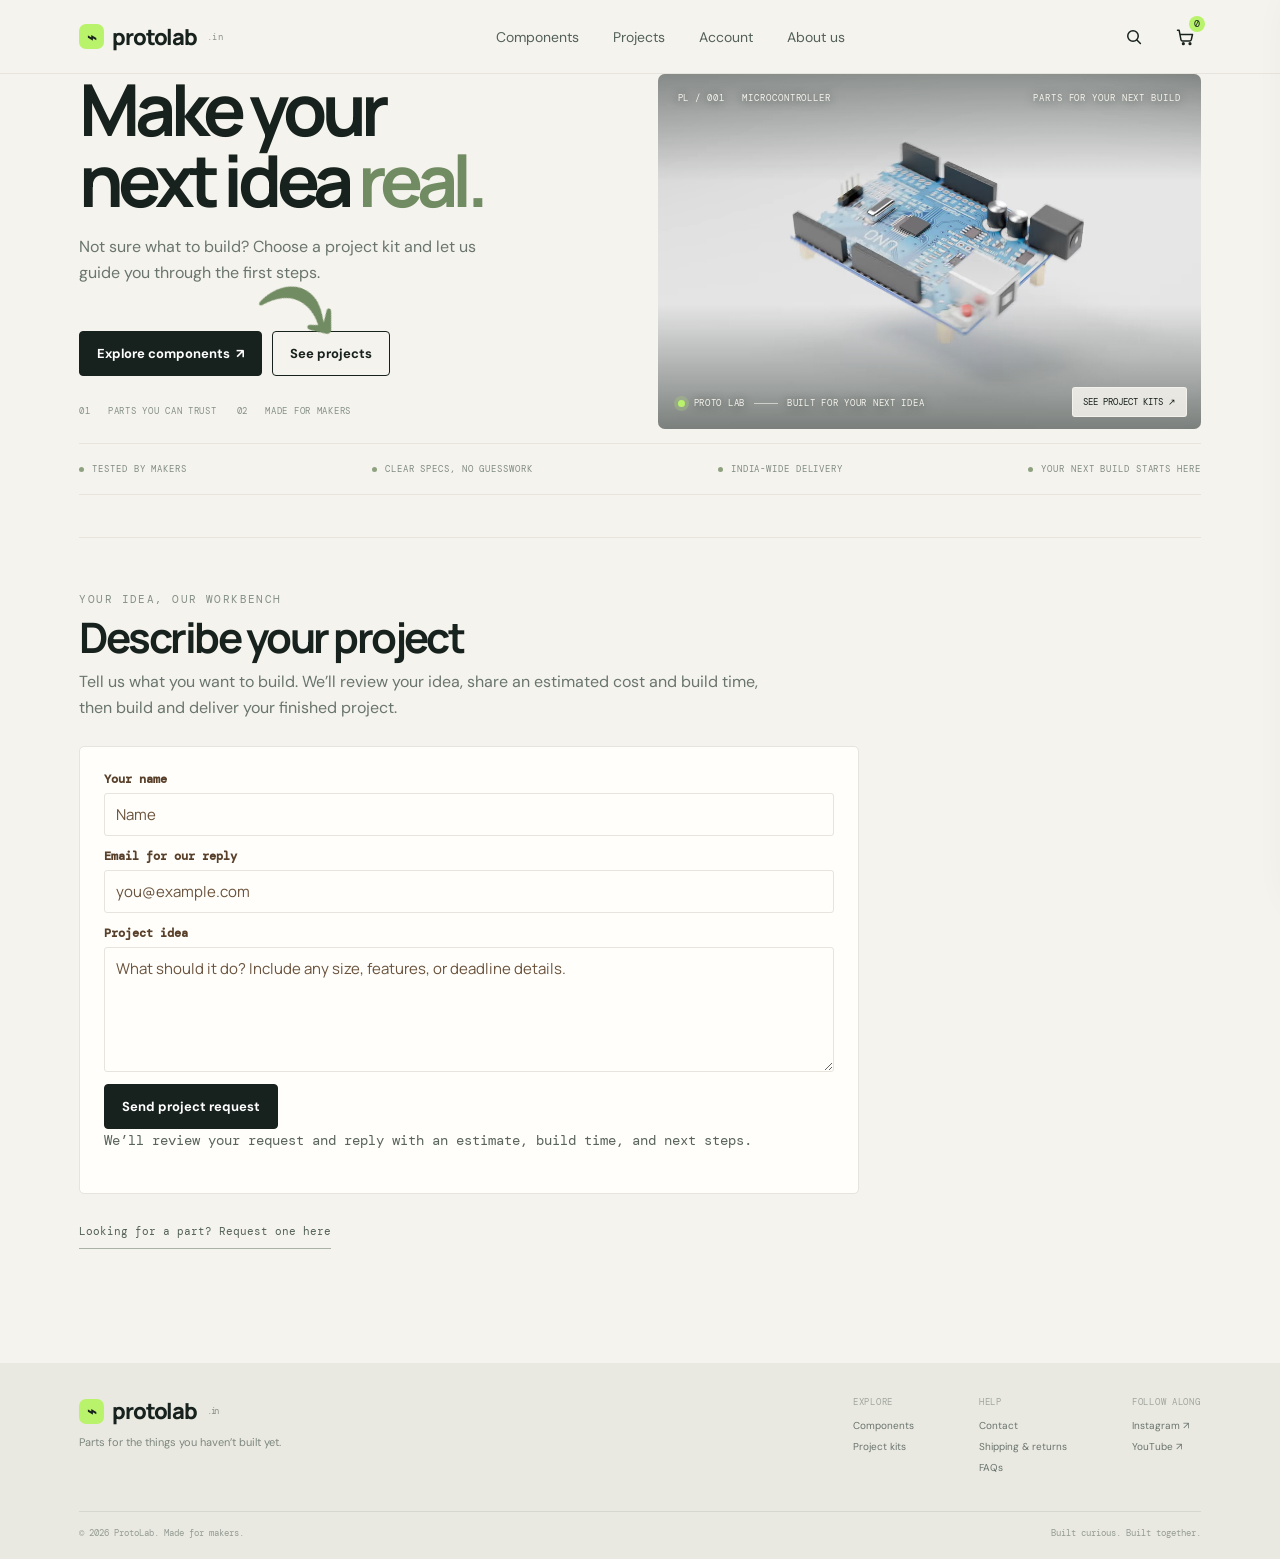
==== index.html @ 76d9b51f "Improve website typography readability" ====
<!doctype html>
<html lang="en">
<head>
  <meta charset="utf-8" />
  <meta name="viewport" content="width=device-width, initial-scale=1" />
  <meta name="theme-color" content="#f5f3ed" />
  <title>ProtoLab — Parts for your next big idea</title>
  <link rel="preconnect" href="https://fonts.googleapis.com">
  <link rel="preconnect" href="https://fonts.gstatic.com" crossorigin>
  <link href="https://fonts.googleapis.com/css2?family=DM+Mono:wght@400;500&family=DM+Sans:wght@400;500;600;700&family=Manrope:wght@400;500;600;700;800&display=swap" rel="stylesheet">
  <style>
    :root{--ink:#17211d;--muted:#718078;--paper:#f5f3ed;--white:#fffefa;--line:#e6e4dc;--green:#b9f36b;--dark:#202d28;--orange:#ff795b;--mono:'DM Mono',monospace;--sans:'DM Sans',sans-serif;--display:'Manrope',sans-serif}
    *{box-sizing:border-box}html{scroll-behavior:smooth}body{margin:0;background:var(--paper);color:var(--ink);font-family:var(--sans);font-size:14px}button,a{font:inherit;color:inherit}button{cursor:pointer}a{text-decoration:none}.shell{max-width:1440px;margin:auto;padding:0 6.2%}.announcement{background:var(--dark);color:#edf2ec;text-align:center;padding:9px 16px;font-size:11px;letter-spacing:.035em}.announcement b{color:var(--green);font-weight:500}.nav{height:74px;display:flex;align-items:center;justify-content:space-between;border-bottom:1px solid var(--line);gap:30px}.brand{font:800 22px var(--display);letter-spacing:-1.2px;display:flex;align-items:center;gap:8px}.brand-mark{height:25px;width:25px;background:var(--green);border-radius:7px;display:grid;place-items:center;font-size:16px;letter-spacing:0}.nav-links{display:flex;align-items:center;gap:34px;font-size:12px;color:#53605a}.nav-links a:hover{color:#000}.nav-actions{display:flex;align-items:center;gap:19px}.icon-btn{border:0;background:none;font-size:18px;position:relative;padding:4px}.cart-count{position:absolute;right:-4px;top:-5px;border-radius:50%;width:16px;height:16px;display:grid;place-items:center;background:var(--green);font:10px var(--mono)}.menu-btn{display:none;border:0;background:transparent;font-size:20px}
    .hero{padding-top:27px}.crumb{font:10px var(--mono);text-transform:uppercase;letter-spacing:.14em;color:#87928a}.hero-grid{display:grid;grid-template-columns:1fr 1fr;gap:35px;align-items:center;min-height:390px}.hero-copy{padding:32px 0}.eyebrow{font:10px var(--mono);letter-spacing:.13em;text-transform:uppercase;color:#627067;display:flex;align-items:center;gap:9px}.eyebrow:before{content:'';height:1px;width:24px;background:#7f8d83}.hero h1{font:700 clamp(44px,5.6vw,75px)/.99 var(--display);letter-spacing:-.075em;margin:23px 0 18px;max-width:620px}.hero h1 span{color:#718b62}.hero-sub{font-size:14px;line-height:1.75;color:#69756e;max-width:430px;margin:0 0 26px}.actions{display:flex;gap:10px;align-items:center}.btn{padding:13px 17px;border:1px solid var(--ink);background:var(--ink);color:white;border-radius:4px;font-size:11px;font-weight:600;transition:.2s}.btn:hover{transform:translateY(-2px)}.btn-light{background:transparent;color:var(--ink)}.btn-light:hover{background:white}.hero-meta{display:flex;gap:20px;margin-top:29px;color:#849087;font:9px var(--mono);text-transform:uppercase;letter-spacing:.08em}.hero-art{height:355px;position:relative;border-radius:7px;overflow:hidden;background:#dedfd2;isolation:isolate}.hero-art:before{content:'';position:absolute;inset:0;background:linear-gradient(138deg,transparent 20%,rgba(255,255,255,.27) 100%),radial-gradient(ellipse at 75% 80%,#bdc5ae,transparent 55%)}.art-top{position:absolute;top:18px;left:20px;right:20px;display:flex;justify-content:space-between;z-index:2;color:#566258;font:9px var(--mono);letter-spacing:.1em;text-transform:uppercase}.orb{position:absolute;width:280px;height:280px;border-radius:50%;border:1px solid rgba(69,84,64,.17);left:50%;top:50%;transform:translate(-50%,-43%)}.orb:before,.orb:after{content:'';position:absolute;border:1px solid rgba(69,84,64,.17);border-radius:50%;inset:22px}.orb:after{inset:45px}.board{position:absolute;z-index:1;width:190px;height:222px;left:50%;top:49%;transform:translate(-50%,-50%) rotate(-9deg);background:linear-gradient(110deg,#1f754e,#328b60 48%,#166543);border-radius:10px;box-shadow:24px 35px 44px #25352b55,inset 0 0 0 4px #b3b69b}.board:after{content:'';position:absolute;inset:13px;border:1px solid #b3d3a255;border-radius:5px}.chip{position:absolute;width:71px;height:81px;left:60px;top:65px;background:#27342e;border-radius:4px;box-shadow:inset 0 0 0 5px #36483b,0 3px 4px #0005}.chip:before{content:'ATMEGA';position:absolute;color:#c2cdb8;font:7px var(--mono);left:15px;top:35px}.usb{position:absolute;background:#c5c8b8;width:45px;height:23px;left:72px;top:-14px;border-radius:4px;box-shadow:0 3px 6px #0003}.pin{position:absolute;left:20px;right:20px;height:4px;background:#d3c490;box-shadow:0 0 0 1px #283d2e}.pin.p1{top:26px}.pin.p2{top:36px}.pin.p3{top:176px}.pin.p4{top:186px}.socket{position:absolute;width:35px;height:23px;background:#203b2d;border:4px solid #adb89d;border-radius:3px;left:22px;top:80px}.socket.s2{left:auto;right:20px;top:96px}.label{position:absolute;z-index:2;font:9px var(--mono);letter-spacing:.04em;color:#465549}.label:after{content:'';position:absolute;height:1px;background:#778473;top:6px;width:54px}.label-a{right:8%;top:37%}.label-a:after{right:calc(100% + 8px)}.label-b{left:7%;bottom:24%}.label-b:after{left:calc(100% + 8px);width:61px}.art-index{position:absolute;bottom:15px;left:20px;color:#687568;font:9px var(--mono)}.art-cta{position:absolute;bottom:12px;right:14px;border:1px solid #71806c;background:#ffffff55;color:#314134;padding:8px 10px;border-radius:3px;font:9px var(--mono);z-index:3}
    .trust{border-top:1px solid var(--line);border-bottom:1px solid var(--line);display:flex;justify-content:space-between;align-items:center;padding:19px 0;margin:14px 0 42px;color:#808b83;font:9px var(--mono);text-transform:uppercase;letter-spacing:.1em}.trust span{display:flex;align-items:center;gap:8px}.trust i{width:5px;height:5px;background:#8fa280;border-radius:50%}.section-head{display:flex;align-items:end;justify-content:space-between;margin-bottom:19px}.section-kicker{font:9px var(--mono);letter-spacing:.13em;text-transform:uppercase;color:#849087;margin-bottom:9px}.section-head h2{font:700 29px var(--display);letter-spacing:-.055em;margin:0}.text-link{font:11px var(--mono);text-transform:uppercase;letter-spacing:.05em;border-bottom:1px solid #9ba39b;padding-bottom:5px}.category-grid{display:grid;grid-template-columns:repeat(4,1fr);gap:12px}.category{background:var(--white);border:1px solid var(--line);border-radius:5px;min-height:116px;padding:18px;display:flex;flex-direction:column;justify-content:space-between;transition:.2s}.category:hover{transform:translateY(-3px);border-color:#b6c0af}.cat-icon{font-size:23px}.cat-name{font:600 13px var(--display)}.cat-meta{font:9px var(--mono);color:#879188;margin-top:4px}.products{padding-top:60px}.filters{display:flex;gap:8px;margin:20px 0 16px;flex-wrap:wrap}.filter{border:1px solid var(--line);background:transparent;border-radius:20px;padding:8px 13px;font:10px var(--mono);color:#68746c}.filter.active,.filter:hover{background:var(--dark);color:#fff;border-color:var(--dark)}.product-grid{display:grid;grid-template-columns:repeat(4,1fr);gap:13px}.product-card{background:var(--white);border:1px solid var(--line);border-radius:5px;overflow:hidden;transition:.2s}.product-card:hover{transform:translateY(-3px);box-shadow:0 10px 22px #17211d0c}.product-image{height:188px;position:relative;background:#ecece4;display:grid;place-items:center;overflow:hidden}.product-photo{width:100%;height:100%;object-fit:contain;padding:14px}.product-image .tag{position:absolute;left:11px;top:11px;background:#e0f4cd;color:#46643b;padding:5px 7px;border-radius:2px;font:8px var(--mono);text-transform:uppercase;z-index:2}.view-3d{position:absolute;right:10px;bottom:10px;border:0;background:#fffefaed;border-radius:3px;padding:7px 8px;font:9px var(--mono);z-index:3}.product-info{padding:14px}.product-type{font:9px var(--mono);color:#8b958d;text-transform:uppercase;letter-spacing:.09em}.product-title{font:600 13px var(--display);margin:6px 0}.product-spec{font-size:10px;color:#7d877f}.product-bottom{display:flex;align-items:center;justify-content:space-between;margin-top:13px}.price{font:500 13px var(--mono)}.add-btn{border:1px solid #d8ddd4;background:transparent;border-radius:3px;padding:6px 9px;font:9px var(--mono)}.add-btn:hover{background:var(--green);border-color:var(--green)}
    .project-gallery{padding:48px 0 6px}.project-gallery-grid{display:grid;grid-template-columns:repeat(3,1fr);gap:13px}.project-gallery-card{background:var(--white);border:1px solid var(--line);border-radius:5px;overflow:hidden}.project-gallery-card img{display:block;width:100%;height:205px;object-fit:contain;background:#ecece4;padding:12px}.project-gallery-card div{padding:12px 14px 14px}.project-gallery-card h3{font:600 13px var(--display);margin:0 0 5px}.project-gallery-card p{font-size:10px;color:#7d877f;margin:0}
    .visual-parts{position:relative;width:140px;height:140px;display:grid;place-items:center}.mcu{width:88px;height:104px;position:relative;border-radius:6px;background:linear-gradient(130deg,#257951,#126140);box-shadow:12px 13px 20px #273a2e44;transform:rotate(-7deg)}.mcu:before,.mcu:after{content:'';position:absolute;left:9px;right:9px;height:4px;background:repeating-linear-gradient(90deg,#d5c68f 0 5px,transparent 5px 9px)}.mcu:before{top:10px}.mcu:after{bottom:10px}.mcu .ic{position:absolute;width:37px;height:43px;background:#25322c;left:26px;top:30px;box-shadow:inset 0 0 0 3px #455347}.mcu .us{position:absolute;width:25px;height:15px;background:#c5c9b5;top:-8px;left:32px;border-radius:3px}.motor{width:79px;height:106px;position:relative;transform:rotate(15deg)}.motor .can{position:absolute;width:62px;height:69px;left:8px;top:23px;border-radius:17px 17px 9px 9px;background:linear-gradient(90deg,#a9aaa0,#f1f0e7 28%,#9c9e95 52%,#deded2);box-shadow:10px 13px 16px #35403335}.motor .shaft{position:absolute;height:28px;width:8px;background:#92958a;left:35px;top:0;border-radius:4px}.motor .base{position:absolute;width:62px;height:11px;background:#74786f;left:8px;bottom:5px;border-radius:3px}.motor .hole{position:absolute;width:6px;height:6px;background:#404740;border-radius:50%;bottom:7px;left:16px;z-index:1}.motor .hole.r{left:auto;right:16px}.wheel{width:102px;height:102px;border:13px solid #242a26;border-radius:50%;background:radial-gradient(circle,#b0b3a8 0 16%,#565c55 17% 24%,#8c9188 25% 31%,transparent 32%);box-shadow:9px 12px 18px #34403444;position:relative;transform:rotate(-12deg)}.wheel:before{content:'';position:absolute;inset:-11px;border-radius:50%;border:4px dashed #555d55}.battery{width:90px;height:68px;border-radius:7px;background:linear-gradient(135deg,#39453d,#17251f);box-shadow:10px 14px 19px #34403444;position:relative;transform:rotate(7deg);color:#eff1e8;display:grid;place-items:center;font:9px var(--mono)}.battery:before{content:'';position:absolute;top:-7px;left:19px;height:8px;width:13px;background:#b6b9aa;border-radius:2px}.battery:after{content:'';position:absolute;top:-7px;right:19px;height:8px;width:13px;background:#b6b9aa;border-radius:2px}.battery span{font-size:19px;color:#dc7e59}.board-small{width:112px;height:80px;border-radius:5px;background:#388158;box-shadow:10px 14px 18px #34403444;position:relative;transform:rotate(8deg);border:5px solid #d0c9aa}.board-small:before{content:'';position:absolute;width:37px;height:35px;background:#28332c;left:34px;top:17px}.board-small:after{content:'';position:absolute;left:4px;right:4px;height:4px;top:10px;background:repeating-linear-gradient(90deg,#ddcf9a 0 4px,transparent 4px 8px)}.servo{width:73px;height:75px;background:#404a42;border-radius:8px;position:relative;box-shadow:8px 12px 16px #34403444;transform:rotate(-8deg)}.servo:before{content:'';position:absolute;left:22px;top:-13px;width:30px;height:19px;border-radius:4px;background:#dddccf}.servo:after{content:'SG90';position:absolute;left:23px;top:35px;color:#d9dfd3;font:9px var(--mono)}.servo i{position:absolute;width:62px;height:5px;background:#dbd8c8;left:5px;top:-4px}.servo b{position:absolute;width:8px;height:10px;background:#d3d0c2;left:30px;top:-12px;border-radius:3px}.model-wrap{min-height:240px;width:100%;display:grid;place-items:center;perspective:600px;background:radial-gradient(ellipse at 50% 80%,#d7dbcc,transparent 60%)}.model-wrap .visual-parts{transform:scale(1.04)}
    .feature{margin-top:70px;background:var(--dark);border-radius:6px;color:#f0f4ec;display:grid;grid-template-columns:1fr 1fr;overflow:hidden;min-height:310px}.feature-copy{padding:43px 48px}.feature .eyebrow{color:#bac5b6}.feature h2{font:700 36px/.99 var(--display);letter-spacing:-.06em;margin:18px 0 13px;max-width:360px}.feature p{color:#a6b2a7;font-size:12px;line-height:1.7;max-width:365px}.feature .btn{background:var(--green);border-color:var(--green);color:var(--ink);margin-top:10px}.feature-art{position:relative;min-height:310px;background:radial-gradient(ellipse at 55% 70%,#596a58,#28392f 65%,#202d28)}.feature-art .ring{position:absolute;width:210px;height:210px;border:1px solid #9dad7a55;border-radius:50%;top:50%;left:50%;transform:translate(-50%,-50%)}.feature-art .ring:before,.feature-art .ring:after{content:'';position:absolute;inset:22px;border:1px solid #9dad7a44;border-radius:50%}.feature-art .ring:after{inset:45px}.rover{position:absolute;left:50%;top:50%;transform:translate(-50%,-35%) rotate(-10deg);width:180px;height:79px;background:linear-gradient(130deg,#f2f0e3,#a9ad9f);border-radius:20px 20px 10px 10px;box-shadow:0 24px 24px #101914aa}.rover:before{content:'';position:absolute;left:36px;top:-31px;width:107px;height:42px;background:#c4c8b8;clip-path:polygon(15% 0,85% 0,100% 100%,0 100%);border-radius:10px}.rover:after{content:'';position:absolute;bottom:-18px;left:18px;width:32px;height:40px;border-radius:50%;background:#202722;border:5px solid #646d60;box-shadow:110px 0 #202722,110px 0 0 5px #646d60}.feature-label{position:absolute;color:#c3d1b1;font:9px var(--mono);text-transform:uppercase;letter-spacing:.08em}.fl1{top:25%;left:11%}.fl1:after{content:'';position:absolute;height:1px;width:55px;background:#a4b48a;top:20px;left:0;transform:rotate(18deg);transform-origin:left}.fl2{right:10%;bottom:28%}.fl2:after{content:'';position:absolute;height:1px;width:44px;background:#a4b48a;top:-9px;right:calc(100% + 8px)}
    .upload{margin:70px 0 62px;display:grid;grid-template-columns:1.1fr .9fr;align-items:center;gap:35px}.upload-box{border:1px dashed #a8b29f;background:#efeee7;padding:30px;border-radius:5px;display:flex;align-items:center;gap:18px}.upload-icon{width:45px;height:45px;border-radius:50%;background:#dce9d0;display:grid;place-items:center;font-size:20px}.upload h3{font:650 18px var(--display);letter-spacing:-.04em;margin:0 0 7px}.upload p{font-size:11px;color:#78837b;line-height:1.55;margin:0}.upload button{margin-left:auto;white-space:nowrap;border:1px solid var(--ink);background:transparent;padding:10px 12px;border-radius:3px;font:9px var(--mono)}.upload button:hover{background:var(--green)}.upload-note{font:9px var(--mono);color:#8b958d;margin-top:9px}.upload-text h2{font:700 29px/1.04 var(--display);letter-spacing:-.055em;margin:0 0 12px}.upload-text p{font-size:12px;line-height:1.75;color:#737f76;margin:0;max-width:380px}.footer{background:#eae9e1;padding:33px 0 20px;margin-top:50px}.footer-top{display:flex;justify-content:space-between;align-items:start;padding-bottom:29px;border-bottom:1px solid #d6d7ce}.footer-note{font-size:11px;color:#7c877e;margin-top:9px}.footer-links{display:flex;gap:65px;font-size:10px;color:#68746c}.footer-links b{display:block;font:9px var(--mono);text-transform:uppercase;color:#a0a69e;margin-bottom:11px;letter-spacing:.08em}.footer-links a{display:block;margin:8px 0}.footer-bottom{display:flex;justify-content:space-between;color:#939c93;font:9px var(--mono);padding-top:15px}.empty-state{grid-column:1/-1;text-align:center;padding:35px;color:#7f8981;font-size:12px}
    .toast{position:fixed;bottom:22px;left:50%;transform:translate(-50%,20px);opacity:0;background:#202d28;color:white;padding:12px 18px;border-radius:4px;font-size:11px;z-index:20;transition:.25s;pointer-events:none}.toast.show{opacity:1;transform:translate(-50%,0)}.modal{position:fixed;inset:0;background:#17211dbb;z-index:30;display:none;place-items:center;padding:20px}.modal.open{display:grid}.modal-card{width:min(760px,100%);background:var(--paper);border-radius:6px;overflow:hidden;display:grid;grid-template-columns:1fr 1fr;position:relative}.modal-x{position:absolute;right:12px;top:10px;border:0;background:#ffffffc9;width:31px;height:31px;border-radius:50%;font-size:18px;z-index:2}.modal-view{min-height:360px;background:#e8e8df;display:grid;place-items:center;position:relative;overflow:hidden}.modal-photo{width:100%;height:100%;max-height:360px;object-fit:contain;padding:20px}.modal-view .visual-parts{transform:scale(1.55);transition:transform .25s}.modal-view.dragging .visual-parts{transform:scale(1.55) rotateY(25deg) rotateZ(10deg)}.modal-view:after{content:'DRAG TO INSPECT';position:absolute;bottom:16px;left:0;right:0;text-align:center;font:9px var(--mono);letter-spacing:.12em;color:#7b857c}.modal-info{padding:38px 28px}.modal-info .section-kicker{margin-top:12px}.modal-info h2{font:700 27px var(--display);letter-spacing:-.06em;margin:0 0 9px}.modal-info p{color:#738077;font-size:12px;line-height:1.7}.spec-list{border-top:1px solid var(--line);margin:21px 0}.spec-row{display:flex;justify-content:space-between;border-bottom:1px solid var(--line);padding:10px 0;font:10px var(--mono)}.spec-row span:first-child{color:#89938a}.modal-price{font:16px var(--mono);margin:17px 0}.cart-panel{position:fixed;right:-410px;top:0;bottom:0;width:min(380px,100%);background:var(--paper);z-index:40;box-shadow:-15px 0 40px #0001;transition:right .3s;padding:25px;display:flex;flex-direction:column}.cart-panel.open{right:0}.cart-head{display:flex;justify-content:space-between;align-items:center;border-bottom:1px solid var(--line);padding-bottom:15px}.cart-head h2{font:700 22px var(--display);margin:0}.cart-close{border:0;background:none;font-size:22px}.cart-items{overflow:auto;flex:1}.cart-row{padding:14px 0;border-bottom:1px solid var(--line);display:flex;justify-content:space-between;gap:10px;font-size:11px}.cart-row small{display:block;color:#849087;margin-top:5px}.cart-foot{border-top:1px solid var(--line);padding-top:16px}.cart-total{display:flex;justify-content:space-between;font:12px var(--mono);margin-bottom:14px}.checkout{width:100%}
    @media(max-width:900px){.shell{padding:0 4%}.nav-links{gap:18px}.hero-grid{gap:12px}.hero-art{height:320px}.product-grid{grid-template-columns:repeat(2,1fr)}.feature-copy{padding:35px}.trust{gap:10px;flex-wrap:wrap}.upload{grid-template-columns:1fr;gap:20px}.footer-links{gap:28px}}
    @media(max-width:620px){.shell{padding:0 5%}.announcement{font-size:10px}.nav{height:62px}.menu-btn{display:block}.nav-links{display:none;position:absolute;z-index:10;top:95px;left:0;right:0;background:var(--paper);padding:18px 5%;border-bottom:1px solid var(--line);flex-direction:column;align-items:flex-start}.nav-links.open{display:flex}.nav-actions{gap:12px}.hero-grid{grid-template-columns:1fr;gap:10px}.hero-copy{padding:23px 0 10px}.hero h1{font-size:54px}.hero-art{height:285px}.hero-meta{margin-top:20px}.trust{justify-content:flex-start;font-size:8px;margin:20px 0 35px}.trust span{width:45%}.section-head h2{font-size:25px}.category-grid{grid-template-columns:repeat(2,1fr)}.category{min-height:102px}.product-grid{gap:9px}.product-image{height:150px}.product-info{padding:11px}.product-title{font-size:12px}.project-gallery-grid{grid-template-columns:1fr}.project-gallery-card img{height:190px}.feature{grid-template-columns:1fr}.feature-copy{padding:30px 25px}.feature h2{font-size:32px}.feature-art{min-height:245px}.upload-box{padding:19px;flex-wrap:wrap}.upload button{margin-left:63px}.upload-text h2{font-size:26px}.footer-top{flex-direction:column;gap:25px}.footer-links{width:100%;justify-content:space-between;gap:12px}.footer-bottom{font-size:8px}.modal-card{grid-template-columns:1fr;max-height:90vh;overflow:auto}.modal-view{min-height:235px}.modal-photo{width:100%;height:100%;max-height:360px;object-fit:contain;padding:20px}.modal-view .visual-parts{transform:scale(1.1)}.modal-view.dragging .visual-parts{transform:scale(1.1) rotateY(25deg)}.modal-info{padding:22px}.cart-panel{width:100%}}
    .popular-dropdown{border:1px solid var(--line);border-radius:5px;background:#fffefa}.popular-dropdown>summary{list-style:none;cursor:pointer;padding:13px 15px;display:flex;justify-content:space-between;align-items:center;font:11px var(--mono);color:#4d5b52}.popular-dropdown>summary::-webkit-details-marker{display:none}.popular-dropdown[open]>summary{border-bottom:1px solid var(--line)}.popular-dropdown .filters{padding:0 14px}.popular-dropdown .product-grid{padding:0 14px 14px}.home-popular{padding-top:12px}.home-project-link{margin:44px 0 58px;padding:24px 0;border-top:1px solid var(--line);border-bottom:1px solid var(--line);display:flex;justify-content:space-between;align-items:center;gap:16px}.home-project-link h2{font:700 23px var(--display);letter-spacing:-.05em;margin:0}.inner-page{padding-top:28px}.inner-page .page-title{font:700 clamp(32px,4vw,48px)/1 var(--display);letter-spacing:-.06em;margin:7px 0 10px}.inner-page .page-lede{color:#69756e;line-height:1.6;margin:0;max-width:560px}.inner-page .products{padding-top:28px}.inner-page .section-head{margin-bottom:12px}.inner-page .filters{margin:12px 0}.inner-page .product-grid{margin-bottom:48px}.project-page .project-gallery{padding-top:28px}.project-page .project-gallery-grid{margin-bottom:48px}
    @media(max-width:620px){.shell{padding:0 5%}.announcement{font-size:10px}.nav{height:62px}.menu-btn{display:block}.nav-links{display:none;position:absolute;z-index:10;top:95px;left:0;right:0;background:var(--paper);padding:18px 5%;border-bottom:1px solid var(--line);flex-direction:column;align-items:flex-start}.nav-links.open{display:flex}.nav-actions{gap:12px}.hero{padding-top:0}.crumb{font-size:9px}.hero-grid{grid-template-columns:1fr;gap:4px;min-height:0}.hero-copy{padding:0}.hero h1{font-size:54px;margin:0 0 12px}.hero-sub{min-height:0;margin-bottom:14px;line-height:1.55}.actions{gap:8px}.hero-meta{margin-top:17px;font-size:8px;gap:14px}.hero-art{height:285px;margin-top:7px}.trust{justify-content:flex-start;font-size:8px;margin:12px 0 18px;padding:12px 0;gap:8px}.trust span{width:45%}.section-head{margin-bottom:12px}.section-head h2{font-size:25px}.category-grid{grid-template-columns:repeat(2,1fr)}.category{min-height:102px}.product-grid{gap:9px}.product-image{height:150px}.product-info{padding:11px}.product-title{font-size:12px}.project-gallery-grid{grid-template-columns:1fr}.project-gallery-card img{height:190px}.feature{grid-template-columns:1fr}.feature-copy{padding:30px 25px}.feature h2{font-size:32px}.feature-art{min-height:245px}.upload-box{padding:19px;flex-wrap:wrap}.upload button{margin-left:63px}.upload-text h2{font-size:26px}.footer-top{flex-direction:column;gap:25px}.footer-links{width:100%;justify-content:space-between;gap:12px}.footer-bottom{font-size:8px}.modal-card{grid-template-columns:1fr;max-height:90vh;overflow:auto}.modal-view{min-height:235px}.modal-photo{width:100%;height:100%;max-height:360px;object-fit:contain;padding:20px}.modal-view .visual-parts{transform:scale(1.1)}.modal-view.dragging .visual-parts{transform:scale(1.1) rotateY(25deg)}.modal-info{padding:22px}.cart-panel{width:100%}.home-project-link{margin:24px 0 32px;padding:18px 0}.home-project-link h2{font-size:19px}.popular-dropdown .product-grid{grid-template-columns:repeat(2,minmax(0,1fr));padding:0 9px 9px}.popular-dropdown .filters{padding:0 9px}.inner-page{padding-top:16px}.inner-page .products,.project-page .project-gallery{padding-top:19px}}

    .category{color:var(--ink);text-align:left;cursor:pointer}.category-grid{grid-template-columns:repeat(4,1fr)}.category-label{position:absolute;z-index:3;top:8px;left:8px;padding:4px 6px;background:#ffffffdf;border-radius:2px;font:8px var(--mono);color:#526157}.product-image{height:auto;display:block;background:transparent}.product-media{height:150px;position:relative;display:grid;place-items:center;overflow:hidden;background:#ecece4}.product-photo{width:100%;height:100%;object-fit:contain;padding:13px}.product-image .tag{left:auto;right:8px;top:8px}.image-placeholder{width:100%;height:100%;min-height:130px;display:grid;place-content:center;justify-items:center;gap:7px;background:#e9e9e1;color:#96a096;font-size:23px}.image-placeholder[hidden],.detail-safety[hidden]{display:none}.image-placeholder small{font:9px var(--mono);color:#879188}.card-chips{display:flex;gap:5px;flex-wrap:wrap;margin-top:8px}.card-chips span,.good-for-tags span{padding:4px 6px;border:1px solid #e1e4db;border-radius:3px;color:#68756b;font:8px var(--mono)}.price-soon{font:9px var(--mono);color:#78847b}.details-btn{border:1px solid #cbd3c7;background:transparent;border-radius:3px;padding:6px 8px;font:9px var(--mono);white-space:nowrap}.details-btn:hover{background:#e7f2df}.product-bottom{gap:6px;flex-wrap:wrap}.safety-note{margin-top:9px;padding:7px 8px;background:#fff0df;border-left:2px solid #df9957;color:#805128;font-size:9px;line-height:1.45}.detail-safety{font-size:10px}.modal-info{overflow:auto;max-height:82vh}.good-for{margin-top:16px}.good-for h3{font:600 11px var(--display);margin:0 0 8px}.good-for-tags{display:flex;gap:5px;flex-wrap:wrap}.modal-view{display:flex;flex-direction:column;align-items:stretch;justify-content:center;min-height:360px}.detail-visual{height:250px;display:grid;place-items:center;overflow:hidden;background:#ecece4}.detail-photo{width:100%;height:100%;object-fit:contain;padding:18px}.project-gallery{padding:48px 0 6px}.project-gallery-grid{display:grid;grid-template-columns:repeat(3,1fr);gap:13px}.project-gallery-card img{display:block;width:100%;height:185px;object-fit:contain;background:#ecece4;padding:12px}.project-media .image-placeholder{height:185px}.project-card-copy{padding:12px 14px 14px!important}.project-card-copy h3{font:600 13px var(--display);margin:0 0 5px}.project-card-copy p{font-size:10px;color:#7d877f;margin:0}.project-components{border-top:1px solid var(--line);margin-top:12px;padding-top:10px}.project-components h4{font:600 10px var(--display);margin:0 0 6px}.project-components ul{list-style:none;margin:0;padding:0}.project-components li{display:flex;justify-content:space-between;align-items:center;gap:8px;padding:4px 0;font-size:9px}.project-components li small{color:#929a92;font:8px var(--mono)}.component-link{border:0;background:transparent;text-decoration:underline;text-underline-offset:2px;padding:0;color:#46643b;font-size:9px;text-align:left}.component-link:hover{color:#17211d}.modalAdd:disabled,#modalAdd:disabled{opacity:.7;cursor:not-allowed}
    @media(max-width:900px){.project-gallery-grid{grid-template-columns:repeat(2,1fr)}}
    @media(max-width:620px){.category-grid{grid-template-columns:repeat(2,1fr)}.project-gallery-grid{grid-template-columns:1fr}.product-media{height:130px}}


    .hero-video-frame{background:#d9ddd2}.hero-video-frame:before{display:none}.hero-video{position:absolute;inset:0;width:100%;height:100%;object-fit:cover;object-position:center;display:block}.hero-video-shade{position:absolute;inset:0;z-index:1;pointer-events:none;background:linear-gradient(180deg,rgba(17,28,22,.38),transparent 30%,transparent 65%,rgba(17,28,22,.5))}.hero-video-frame .art-top{color:#f5f3ed;text-shadow:0 1px 8px #17211d88}.hero-video-caption{position:absolute;z-index:2;left:20px;bottom:20px;display:flex;align-items:center;gap:9px;color:#f5f3ed;font:9px var(--mono);letter-spacing:.08em;text-shadow:0 1px 8px #17211d88}.hero-live-dot{width:7px;height:7px;border-radius:50%;background:#b9f36b;box-shadow:0 0 0 4px #b9f36b33}.hero-caption-rule{width:24px;height:1px;background:#f5f3ed99}.hero-video-frame .art-cta{background:#f5f3eddd;color:#17211d;border-color:#f5f3eddd;text-shadow:none}
    @media(prefers-reduced-motion:reduce){.hero-video{visibility:hidden}.hero-video-frame{background:#e6e8df url('assets/illustrations/arduino-uno.svg') center/contain no-repeat}.hero-video-shade{display:none}.hero-video-frame .art-top,.hero-video-caption{color:#354139;text-shadow:none}.hero-video-frame .art-cta{background:#f5f3ed;color:#17211d}}
    .hero{padding-top:0}.hero-grid{min-height:0;align-items:start}.hero-copy{padding:0}.hero-copy>.eyebrow{display:none}.hero-copy h1{margin-top:0}.hero-sub{min-height:2.5em;margin-bottom:44px;transition:opacity .2s ease,transform .2s ease}.hero-sub.is-changing{opacity:0;transform:translateY(5px)}.actions .btn{position:relative}.actions .btn:hover{translate:0 -2px}.hero-guide-arrow{position:absolute;left:calc(50% - 92px);top:-50px;width:94px;height:62px;overflow:visible;display:none;pointer-events:none;color:#718b62;transform:rotate(25deg) scale(.86);transform-origin:98% 78%}.hero-guide-arrow .guide-silhouette{fill:currentColor;transform-origin:center;animation:guide-swoop .65s cubic-bezier(.2,.7,.25,1) both}.hero-guide-projects{color:#718b62}.hero-guide-components{color:#a16f3b}@keyframes guide-swoop{from{opacity:0;transform:translate(-3px,3px) scale(.92)}to{opacity:1;transform:translate(0) scale(1)}}@keyframes guide-float{to{transform:translateY(1px)}}.hero-copy[data-hero-focus="projects"] .hero-guide-projects,.hero-copy[data-hero-focus="components"] .hero-guide-components{display:block}.actions .btn.is-guided{animation:hero-cta-shake 1.5s ease-in-out 1;transform-origin:center}@keyframes hero-cta-shake{0%,100%{translate:0 0;rotate:0}24%{translate:-1px 0;rotate:-.3deg}48%{translate:1px 0;rotate:.3deg}72%{translate:-.6px 0;rotate:-.15deg}}@media(max-width:620px){.hero-copy h1{margin-top:0}.hero-sub{min-height:0;margin-bottom:44px;line-height:1.5}.hero-guide-arrow{top:-46px}}@media(prefers-reduced-motion:reduce){.hero-sub{transition:none}.hero-guide-arrow .guide-silhouette,.actions .btn.is-guided{animation:none}}

    /* Keep product detail photos fully visible in short browser windows. */
    .modal{overflow-y:auto;padding:16px}
    .modal-card{max-height:calc(100vh - 32px);overflow:auto}
    .modal-view{height:min(360px,calc(100vh - 48px));min-height:260px;position:sticky;top:0;align-self:start}
    .detail-visual{height:100%;min-height:0}
    .detail-photo{box-sizing:border-box;padding:12px}
    @media(max-width:620px){.modal{padding:10px}.modal-card{max-height:calc(100vh - 20px)}.modal-view{height:235px;min-height:235px;position:relative}.modal-info{max-height:none}}

    /* Catalog images stay inside the frame with their entire source canvas visible. */
    .product-media{height:190px;overflow:visible}
    .product-photo{display:block;width:100%;height:100%;max-width:100%;max-height:100%;object-fit:contain;object-position:center;padding:8px}
    .detail-visual{overflow:visible}
    .detail-photo{display:block;width:100%;height:100%;max-width:100%;max-height:100%;object-fit:contain;object-position:center;padding:10px}
    @media(max-width:620px){.product-media{height:165px}}

    .category-dropdown{position:relative}
    .category-toggle{list-style:none;display:inline-flex;align-items:center;gap:14px;padding:9px 13px;border:1px solid var(--line);border-radius:4px;background:var(--white);color:var(--ink);font:500 11px var(--mono);cursor:pointer;transition:background .18s,border-color .18s}
    .category-toggle::-webkit-details-marker{display:none}
    .category-toggle:hover,.category-dropdown[open]>.category-toggle{background:#edf1e8;border-color:#bdc8b8}
    .category-caret{font:16px var(--sans);line-height:10px;transition:transform .2s}
    .category-dropdown[open] .category-caret{transform:rotate(180deg)}
    .category-dropdown .category-grid{position:absolute;top:calc(100% + 10px);left:0;z-index:25;width:min(760px,calc(100vw - 42px));padding:12px;grid-template-columns:repeat(3,minmax(0,1fr));gap:10px;background:var(--paper);border:1px solid var(--line);border-radius:6px;box-shadow:0 16px 36px #17211d20}
    .category-dropdown .category{min-height:88px;padding:13px}
    @media(max-width:620px){.category-dropdown .category-grid{width:calc(100vw - 42px);grid-template-columns:repeat(2,minmax(0,1fr));gap:8px}.category-dropdown .category{min-height:78px;padding:11px}.category-toggle{padding:9px 12px}}

    /* Preserve each product photo's natural aspect ratio in cards and details. */
    .product-media .product-photo,.detail-visual .detail-photo{width:auto;height:auto;max-width:100%;max-height:100%;object-fit:contain;object-position:center;justify-self:center;align-self:center}
/* Keep the complete source photo visible in product detail, including tall boards. */
.modal-view .detail-visual{box-sizing:border-box;width:100%;height:360px;min-height:360px;flex:0 0 360px;display:grid;place-items:center;overflow:hidden}
.modal-view .detail-photo{box-sizing:border-box;display:block;width:100%;height:100%;max-width:100%;max-height:100%;object-fit:contain;object-position:center;padding:12px}
@media(max-width:620px){.modal-view .detail-visual{height:235px;min-height:235px;flex-basis:235px}.modal-view .detail-photo{padding:8px}}
    .request-section{padding:54px 0 64px;border-top:1px solid var(--line)}.request-heading{max-width:700px;margin-bottom:24px}.request-heading h2{font:700 clamp(28px,4vw,42px)/1.05 var(--display);letter-spacing:-.06em;margin:0 0 10px}.request-heading p{color:#69756e;line-height:1.6;margin:0}.request-card{max-width:780px;padding:24px;background:var(--white);border:1px solid var(--line);border-radius:5px}.request-card h3{font:600 20px var(--display);margin:0 0 7px}.request-card>p{font-size:11px;color:#758078;line-height:1.55;margin:0 0 18px}.request-card label{display:grid;gap:6px;margin:0 0 12px;font:10px var(--mono);color:#58655c}.request-card input,.request-card textarea{width:100%;border:1px solid var(--line);border-radius:3px;background:#fffefa;padding:10px 11px;color:var(--ink);font:12px var(--display)}.request-card textarea{min-height:125px;resize:vertical}.request-submit{opacity:.65;cursor:not-allowed}.request-note{font:9px var(--mono);color:#879188;margin:15px 0 0}.part-request-open{display:inline-block;margin-top:20px;padding:10px 0;border:0;border-bottom:1px solid #aab2a7;background:none;color:#526157;font:11px var(--mono);cursor:pointer}.part-request-open:hover{color:var(--ink)}.part-request-dialog{width:min(520px,calc(100vw - 28px));max-width:none;max-height:calc(100vh - 28px);padding:0;border:0;border-radius:6px;background:transparent;overflow:visible}.part-request-dialog::backdrop{background:#17211dbb;backdrop-filter:blur(2px)}.part-request-dialog .request-card{position:relative;max-width:none;max-height:calc(100vh - 28px);overflow:auto;padding:24px;box-shadow:0 18px 60px #0002}.part-request-close{position:sticky;float:right;top:0;width:30px;height:30px;margin:-9px -8px 0 8px;border:0;border-radius:50%;background:#edf0e9;font-size:19px;cursor:pointer}
    .request-card label{color:#59402b}.request-card>p,.request-note{color:#594735}.request-card input::placeholder,.request-card textarea::placeholder{color:#6a523c;opacity:1}.request-card input,.request-card textarea{color:#17211d}.request-submit{opacity:1;cursor:pointer}.request-submit:disabled{opacity:.6;cursor:wait}.request-trap{position:absolute!important;width:1px;height:1px;overflow:hidden;clip:rect(0,0,0,0);white-space:nowrap}
    @media(max-width:620px){.request-section{padding:34px 0 42px}.request-card{padding:18px}}
    @media(max-width:620px){.actions .btn{-webkit-tap-highlight-color:transparent;-webkit-user-select:none;user-select:none;-webkit-touch-callout:none;touch-action:manipulation}}
.nav-actions .icon-btn{width:32px;height:32px;padding:0;display:grid;place-items:center;line-height:1}.nav-actions .icon-btn svg{display:block;flex:none;vertical-align:middle}
</style>
<style>
/* Site-wide legibility pass for the home, component and project sections. */
body{font-size:16px}
.announcement{font-size:13px}
.nav-links{font-size:14px}
.section-kicker,.crumb,.eyebrow{font-size:11px}
.hero-sub,.inner-page .page-lede,.request-heading p{font-size:16px;line-height:1.65}
.section-head h2{font-weight:750}
.product-title{font-size:15px;font-weight:700;line-height:1.35}
.category-label{font-size:10px}
.card-chips span,.good-for-tags span{font-size:10px;font-weight:500}
.price-soon{font-size:11px;font-weight:600}
.details-btn{font-size:11px;font-weight:600}
.safety-note{font-size:12px;line-height:1.5}
.project-card-copy{padding:16px 18px 18px!important}
.project-card-copy h3,.project-mobile-toggle .project-title{font-size:16px;font-weight:700}
.project-card-copy p,.project-detail-note{font-size:13px;line-height:1.6;color:#58645c}
.project-meta{font-size:12px;font-weight:600}
.project-budget{font-size:13px;font-weight:700;letter-spacing:0}
.project-parts h4,.project-components h4{font-size:12px;font-weight:700}
.project-parts li,.project-components li{font-size:13px;line-height:1.5}
.project-components li small{font-size:11px}
.component-link{font-size:12px;font-weight:600}
.request-card>p{font-size:14px;line-height:1.6;color:#58645c}
.request-card label{font-size:12px;font-weight:600}
.request-card input,.request-card textarea{font-size:15px}
.request-submit,.btn{font-size:13px;font-weight:700}
.request-note{font-size:11px;line-height:1.5}
@media(max-width:620px){.announcement{font-size:12px}.nav-links{font-size:14px}.product-title{font-size:14px}.project-card-copy{padding:14px!important}.project-mobile-toggle .project-title{font-size:16px}.project-card-copy p,.project-parts li,.project-components li{font-size:14px}.hero-sub{font-size:16px}}
</style>
</head>
<body>
  <header class="shell nav">
    <button class="menu-btn" id="menuBtn" aria-label="Open menu">☰</button>
    <a class="brand" href="#top"><span class="brand-mark">⌁</span> protolab<span style="font:9px var(--mono);color:#89938a;letter-spacing:.05em;margin-left:2px">.in</span></a>
    <nav class="nav-links" id="navLinks"><a href="components.html">Components</a><a href="projects.html">Projects</a><a href="account.html">Account</a><a href="#about">About us</a></nav>
    <div class="nav-actions"><button class="icon-btn" aria-label="Search" id="searchBtn"><svg viewBox="0 0 24 24" width="20" height="20" fill="none" stroke="currentColor" stroke-width="1.8" stroke-linecap="round" aria-hidden="true"><circle cx="10.8" cy="10.8" r="6.3"/><path d="m15.5 15.5 4.2 4.2"/></svg></button><button class="icon-btn" aria-label="Shopping cart" id="cartBtn"><svg class="cart-icon" viewBox="0 0 24 24" width="20" height="20" fill="none" stroke="currentColor" stroke-width="1.8" stroke-linecap="round" stroke-linejoin="round" aria-hidden="true"><path d="M3 4h2l2.1 11.1a2 2 0 0 0 2 1.6h8.5a2 2 0 0 0 1.9-1.4L21 9H6"/><circle cx="10" cy="20" r="1"/><circle cx="18" cy="20" r="1"/></svg><span class="cart-count" id="cartCount">0</span></button></div>
  </header>
  <main id="top" class="shell">
    <section class="hero">
      <div class="hero-grid">
        <div class="hero-copy" data-hero-focus="projects"><h1>Make your<br>next idea <span>real.</span></h1><p class="hero-sub" id="heroMessage" aria-live="off">Not sure what to build? Choose a project kit and let us guide you through the first steps.</p><div class="actions"><a class="btn" id="heroComponents" href="components.html"><svg class="hero-guide-arrow hero-guide-components" viewBox="0 0 104 68" aria-hidden="true"><path class="guide-silhouette" d="M4 57 C16 25 43 12 67 25 C77 31 83 40 89 48 L86 33 C85 28 90 27 92 32 L102 53 C103 56 101 59 98 60 L77 64 C72 65 70 60 75 58 L84 54 C62 31 32 28 8 61 C5 65 2 62 4 57 Z"/></svg>Explore components&nbsp; ↗</a><a class="btn btn-light" id="heroProjects" href="projects.html"><svg class="hero-guide-arrow hero-guide-projects" viewBox="0 0 104 68" aria-hidden="true"><path class="guide-silhouette" d="M4 57 C16 25 43 12 67 25 C77 31 83 40 89 48 L86 33 C85 28 90 27 92 32 L102 53 C103 56 101 59 98 60 L77 64 C72 65 70 60 75 58 L84 54 C62 31 32 28 8 61 C5 65 2 62 4 57 Z"/></svg>See projects</a></div><div class="hero-meta"><span>01 &nbsp; Parts you can trust</span><span>02 &nbsp; Made for makers</span></div></div>
        <div class="hero-art hero-video-frame"><video class="hero-video" autoplay muted loop playsinline preload="metadata" aria-label="ProtoLab hero video"><source src="assets/protolab-hero.webm" type="video/webm"><source src="assets/uno-hero.mp4" type="video/mp4"></video><div class="hero-video-shade" aria-hidden="true"></div><div class="art-top"><span>PL / 001 &nbsp; MICROCONTROLLER</span><span>PARTS FOR YOUR NEXT BUILD</span></div><div class="hero-video-caption"><span class="hero-live-dot"></span><span>PROTO LAB</span><span class="hero-caption-rule"></span><span>BUILT FOR YOUR NEXT IDEA</span></div><a class="art-cta" href="projects.html">SEE PROJECT KITS ↗</a></div>
      </div>
    </section>
    <div class="trust"><span><i></i> Tested by makers</span><span><i></i> Clear specs, no guesswork</span><span><i></i> India-wide delivery</span><span><i></i> Your next build starts here</span></div>
    <section class="request-section" id="request"><div class="request-heading"><div class="section-kicker">Your idea, our workbench</div><h2>Describe your project</h2><p>Tell us what you want to build. We’ll review your idea, share an estimated cost and build time, then build and deliver your finished project.</p></div><form class="request-card" data-request-type="project"><label class="request-trap">Leave this empty<input name="website" tabindex="-1" autocomplete="off"></label><label>Your name<input name="name" autocomplete="name" placeholder="Name" required maxlength="100"></label><label>Email for our reply<input type="email" name="email" autocomplete="email" placeholder="you@example.com" required maxlength="254"></label><label>Project idea<textarea name="project" placeholder="What should it do? Include any size, features, or deadline details." required minlength="10" maxlength="3000"></textarea></label><button class="btn request-submit" type="submit">Send project request</button><p class="request-note" aria-live="polite">We’ll review your request and reply with an estimate, build time, and next steps.</p></form><button class="part-request-open" id="partRequestOpen" type="button">Looking for a part? Request one here</button></section>
    <dialog class="part-request-dialog" id="partRequestDialog" aria-labelledby="partRequestTitle"><form class="request-card" data-request-type="part"><button class="part-request-close" id="partRequestClose" type="button" aria-label="Close request form">×</button><h3 id="partRequestTitle">Request a part</h3><p>Tell us what component you need and we’ll review cost and availability.</p><label class="request-trap">Leave this empty<input name="website" tabindex="-1" autocomplete="off"></label><label>Your name<input name="name" autocomplete="name" placeholder="Name" required maxlength="100"></label><label>Email for our reply<input type="email" name="email" autocomplete="email" placeholder="you@example.com" required maxlength="254"></label><label>Part name or description<textarea name="part" placeholder="Part name, model, specs, quantity, or a link" required minlength="10" maxlength="3000"></textarea></label><button class="btn request-submit" type="submit">Send part request</button><p class="request-note" aria-live="polite">We’ll review your request and reply with availability and an estimated cost.</p></form></dialog>
  </main>
   <footer class="footer" id="about"><div class="shell"><div class="footer-top"><div><a class="brand" href="index.html"><span class="brand-mark">⌁</span> protolab<span style="font:9px var(--mono);color:#89938a;margin-left:2px">.in</span></a><div class="footer-note">Parts for the things you haven’t built yet.</div></div><div class="footer-links"><div><b>Explore</b><a href="components.html">Components</a><a href="projects.html">Project kits</a></div><div><b>Help</b><a href="#about">Contact</a><a href="#about">Shipping &amp; returns</a><a href="#about">FAQs</a></div><div><b>Follow along</b><a href="#about">Instagram ↗</a><a href="#about">YouTube ↗</a></div></div></div><div class="footer-bottom"><span>© 2026 ProtoLab. Made for makers.</span><span>Built curious. Built together.</span></div></div></footer>
  <div class="toast" id="toast"></div>
  <div class="modal" id="modal" role="dialog" aria-modal="true" aria-labelledby="modalTitle"><div class="modal-card"><button class="modal-x" id="modalClose" aria-label="Close">×</button><div class="modal-view" id="modalView"></div><div class="modal-info"><div class="section-kicker" id="modalCategory"></div><h2 id="modalTitle"></h2><p id="modalDesc"></p><div class="spec-list" id="modalSpecs"></div><div class="good-for" id="modalGoodFor"></div><div class="safety-note detail-safety" id="modalSafety" hidden></div><div class="modal-price" id="modalPrice"></div><button class="btn" id="modalAdd">Add to cart&nbsp; +</button></div></div></div>
  <aside class="cart-panel" id="cartPanel"><div class="cart-head"><h2>Your cart <span style="font:12px var(--mono);color:#829087" id="cartHeadCount">(0)</span></h2><button class="cart-close" id="cartClose">×</button></div><div class="cart-items" id="cartItems"></div><div class="cart-foot"><div class="cart-total"><span>Subtotal</span><span id="cartTotal">₹0</span></div><button class="btn checkout" id="checkout">Continue to checkout&nbsp; ↗</button></div></aside>
<script type="application/json" id="componentData">[{"slug":"arduino-uno","name":"Arduino Uno R3","category":"Boards & Controllers","image":"assets/products/arduino-uno.webp","summary":"A dependable starting point for prototyping interactive electronics. USB powered, beginner friendly, and ready for a thousand different ideas.","specs":[{"label":"Dimensions","value":"68.6 × 53.4 mm"},{"label":"Operating voltage","value":"5 V"},{"label":"Digital I/O","value":"14 pins"},{"label":"Weight","value":"25 g"}],"goodFor":["beginner electronics","prototyping","robotics"],"cardChips":["5 V","14 digital I/O"],"safetyNote":null,"price":649,"id":1},{"slug":"hc-sr04","name":"HC-SR04 Ultrasonic Sensor (Pack of 2)","category":"Sensors","image":"assets/products/hc-sr04.webp","summary":"A pair of HC-SR04 ultrasonic distance sensors for obstacle-avoiding robots, parking sensors, and distance-measuring projects.","specs":[{"label":"Supply voltage","value":"5 V DC"},{"label":"Working current","value":"15 mA"},{"label":"Range","value":"2 cm – 400 cm"},{"label":"Resolution","value":"about 0.3 cm"},{"label":"Measuring angle","value":"15°"},{"label":"Ultrasonic frequency","value":"40 kHz"},{"label":"Trigger input","value":"10 µs TTL pulse"},{"label":"Pins","value":"VCC, Trig, Echo, GND"},{"label":"Size","value":"45 × 20 × 15 mm"}],"goodFor":["obstacle-avoiding robots","parking sensors","water-level meters","distance measurement"],"cardChips":["2 sensors","2–400 cm"],"safetyNote":null,"price":99,"id":4},{"slug":"esp32","name":"ESP32 DevKit V1","category":"Boards & Controllers","image":"assets/products/esp32-development-board.png","summary":"A powerful connected board for IoT projects. Built in Wi-Fi and Bluetooth make it a versatile choice for wireless prototypes.","specs":[{"label":"Dimensions","value":"55 × 28 mm"},{"label":"Processor","value":"Dual-core 240 MHz"},{"label":"Wireless","value":"Wi-Fi + Bluetooth"},{"label":"Weight","value":"10 g"}],"goodFor":["wireless prototypes","IoT sensors","connected projects"],"cardChips":["Wi-Fi","Bluetooth"],"safetyNote":null,"price":499,"id":5},{"slug":"sg90-servo","name":"SG90 Micro Servo","category":"Motors & Actuators","image":"assets/products/sg90-servo.webp","summary":"A tiny, light servo you can turn to an exact angle. Ideal for robot arms, sensor scanners, door latches and RC models.","specs":[{"label":"Weight","value":"9 g"},{"label":"Operating voltage","value":"4.8–6 V"},{"label":"Stall torque","value":"1.8 kg·cm (at 4.8 V)"},{"label":"Speed","value":"0.1 s / 60° (at 4.8 V)"},{"label":"Rotation","value":"About 180°"},{"label":"Control signal","value":"PWM, 50 Hz (1–2 ms pulse)"},{"label":"Wires","value":"Brown GND, red +V, orange signal"},{"label":"Size","value":"22.2 × 11.8 × 31 mm"}],"goodFor":["robot arms","sensor scanning mounts","pan-tilt cameras","RC models"],"cardChips":["9 g","180°"],"safetyNote":null,"price":129,"id":6},{"slug":"dht11","name":"DHT11 Temperature & Humidity Sensor Module","category":"Sensors","image":"assets/products/dht11.webp","summary":"A simple, low-cost digital sensor for room temperature and humidity. Perfect for a first weather station or plant monitor.","specs":[{"label":"Supply voltage","value":"3.3–5.5 V"},{"label":"Temperature range","value":"0–50 °C (±2 °C)"},{"label":"Humidity range","value":"20–90% RH (±5% RH)"},{"label":"Sampling rate","value":"1 reading per second"},{"label":"Output","value":"Single-wire digital"},{"label":"Pins (module)","value":"+, OUT, −"}],"goodFor":["weather stations","room monitors","plant care","IoT dashboards"],"cardChips":["0–50 °C","20–90% RH"],"safetyNote":null,"price":null,"id":15},{"slug":"relay-module","name":"5 V Single-Channel Relay Module","category":"Motors & Actuators","image":"assets/products/relay-module.webp","summary":"Lets a small Arduino signal switch a much bigger load, like a lamp, fan or pump, using an electrically isolated mechanical switch.","specs":[{"label":"Relay","value":"SRD-05VDC-SL-C"},{"label":"Coil voltage","value":"5 V DC"},{"label":"Contact rating","value":"10 A 250 V AC / 10 A 30 V DC"},{"label":"Contacts","value":"NO, COM, NC screw terminals"},{"label":"Control","value":"Digital signal from a microcontroller pin"},{"label":"Channels","value":"1"}],"goodFor":["home automation","pump and fan control","smart switches","timers"],"cardChips":["10 A","5 V coil"],"safetyNote":"Mains voltage can kill. Only switch mains with proper insulation and adult supervision.","price":null,"id":20},{"slug":"jumper-wires","name":"Jumper Wire Set (30 Pieces)","category":"Prototyping Essentials","image":"assets/products/jumper-wire-set.webp","summary":"A mixed set of male-to-male, female-to-female, and male-to-female jumper leads for breadboard and module wiring.","specs":[{"label":"Contents","value":"30 leads: 10 of each connector combination"},{"label":"Use","value":"Breadboard and module prototyping"}],"goodFor":["sensor modules","Raspberry Pi GPIO","robot wiring","quick connections"],"cardChips":["30 pieces","3 connector types"],"safetyNote":null,"price":null,"id":23},{"slug":"bluetooth-audio-receiver","name":"Bluetooth 3.0 Audio Receiver","category":"Wireless & Communication","image":"assets/products/bluetooth-audio-receiver.webp","summary":"A compact Bluetooth audio receiver board for adding wireless audio input to a speaker or audio project.","specs":[{"label":"Bluetooth","value":"Version 3.0 (as listed)"},{"label":"Supply","value":"5 V (as listed)"},{"label":"Board","value":"Audio receiver module"}],"goodFor":["wireless audio","speaker projects"],"cardChips":["Bluetooth 3.0","5 V"],"safetyNote":null,"price":null,"id":43},{"slug":"lipo-3s-2200mah","name":"3S LiPo Drone Battery (2200 mAh)","category":"Batteries & Charging","image":"assets/products/drone-lipo-2200mah.webp","summary":"A 2200 mAh LiPo pack pictured with an XT-style connector and balance lead. Confirm the exact cell count and voltage variant with the supplier before connecting.","specs":[{"label":"Capacity","value":"2200 mAh (as listed)"},{"label":"Connector","value":"XT-style main plug and balance lead, as pictured"},{"label":"Voltage","value":"Confirm exact pack voltage before use"}],"goodFor":["drone builds","RC projects"],"cardChips":["2200 mAh","LiPo"],"safetyNote":"LiPo safety: charge with a compatible balance charger, never unattended, and in a fire-safe area. Confirm the cell count before charging.","price":null,"id":44},{"slug":"drone-propellers-1045","name":"1045 Drone Propeller Set (4 Pieces)","category":"Drone & RC Parts","image":"assets/products/drone-propellers-1045.webp","summary":"Four 1045 propeller blades supplied as clockwise and counter-clockwise pairs for compatible drone motors.","specs":[{"label":"Size","value":"1045"},{"label":"Contents","value":"4 blades: clockwise and counter-clockwise pairs"}],"goodFor":["quadcopter builds","replacement propellers"],"cardChips":["1045 size","4 blades"],"safetyNote":"Remove propellers before bench-testing motors. Match rotation direction and motor shaft fit.","price":null,"id":45},{"slug":"a2212-brushless-motor","name":"A2212 Brushless Drone Motor","category":"Drone & RC Parts","image":"assets/products/a2212-brushless-motor.webp","summary":"A2212 outrunner motor shown with its propeller adapter and mounting hardware. The pictured motor label reads 1000 KV; check the exact variant supplied.","specs":[{"label":"Model","value":"A2212/13T (pictured)"},{"label":"KV marking","value":"1000 KV on the supplied photo"},{"label":"Included","value":"Motor, adapter, and mounting parts as pictured"}],"goodFor":["quadcopter builds","brushless motor learning"],"cardChips":["A2212","1000 KV pictured"],"safetyNote":"Use a compatible ESC and propeller. Secure the motor and remove the propeller during setup; verify the supplier variant and current limits.","price":null,"id":46},{"slug":"ttp223-touch-sensor","name":"TTP223 Capacitive Touch Sensor","category":"Sensors","image":"assets/products/ttp223-touch-sensor.webp","summary":"A capacitive touch module that detects a finger touch on its sensing pad and provides a digital output.","specs":[{"label":"Controller","value":"TTP223 (as listed)"},{"label":"Type","value":"Capacitive touch input"},{"label":"Output","value":"Digital signal"}],"goodFor":["touch controls","interactive projects"],"cardChips":["Capacitive touch","Digital output"],"safetyNote":null,"price":null,"id":47},{"slug":"drone-lipo-3500mah","name":"3S LiPo Drone Battery (3500 mAh)","category":"Batteries & Charging","image":"assets/products/lipo-3s-3500mah.webp","summary":"A 3-cell drone LiPo pack. The supplied photo label shows 11.1 V, 3500 mAh, and 80C; verify the exact product variant before ordering.","specs":[{"label":"Voltage","value":"11.1 V shown on pack label (3S)"},{"label":"Capacity","value":"3500 mAh shown on pack label"},{"label":"Discharge rating","value":"80C shown on pack label"},{"label":"Dimensions","value":"Approx. 104 × 34 × 17 mm shown"}],"goodFor":["drone builds","RC aircraft"],"cardChips":["11.1 V · 3S","3500 mAh · 80C"],"safetyNote":"LiPo safety: charge with a compatible balance charger, never unattended, and in a fire-safe bag. Do not puncture, short, or use a swollen pack.","price":null,"id":48},{"slug":"dt830d-multimeter","name":"DT830D Digital Multimeter","category":"Prototyping Essentials","image":"assets/products/dt830d-multimeter.webp","summary":"A handheld digital multimeter for basic voltage, current, resistance, and continuity checks in electronics work.","specs":[{"label":"Model","value":"DT830D (as pictured)"},{"label":"Display","value":"Digital LCD"},{"label":"Leads","value":"Red and black test leads included as pictured"}],"goodFor":["electronics debugging","bench testing"],"cardChips":["LCD display","Test leads"],"safetyNote":"Follow the meter’s range and input limits. Never measure mains voltage unless trained and using appropriately rated equipment.","price":null,"id":49},{"slug":"ir-obstacle-sensor","name":"IR Obstacle Avoidance Sensor Module","category":"Sensors","image":"assets/products/ir-obstacle-sensor.webp","summary":"An infrared emitter and receiver module with an adjustable threshold for detecting nearby obstacles.","specs":[{"label":"Sensor type","value":"Infrared emitter and receiver"},{"label":"Adjustment","value":"Sensitivity trimmer shown"},{"label":"Output","value":"Digital obstacle-detection signal (typical module)"}],"goodFor":["line-following robots","obstacle detection"],"cardChips":["Infrared","Adjustable"],"safetyNote":null,"price":null,"id":50},{"slug":"joystick-module","name":"Joystick Module for Arduino","category":"Prototyping Essentials","image":"assets/products/joystick-module.webp","summary":"A two-axis thumb joystick module with a push switch for manually controlling robots and interactive builds.","specs":[{"label":"Axes","value":"X and Y analog outputs"},{"label":"Switch","value":"Push-button input"},{"label":"Connector","value":"5-pin header shown"}],"goodFor":["robot control","manual input"],"cardChips":["2-axis","Push switch"],"safetyNote":null,"price":null,"id":51},{"slug":"l298n-motor-driver","name":"L298N Dual H-Bridge Motor Driver","category":"Motors & Actuators","image":"assets/products/l298n-motor-driver.webp","summary":"A dual H-bridge driver board for controlling DC motors or a stepper motor from a microcontroller.","specs":[{"label":"Driver","value":"L298N dual H-bridge"},{"label":"Outputs","value":"Two DC motor channels (typical board)"},{"label":"Board features","value":"Heatsink and screw terminals shown"}],"goodFor":["robot cars","motor control"],"cardChips":["Dual H-bridge","DC motors"],"safetyNote":"Motor supply voltage and current limits depend on the board and cooling. Check the driver datasheet and wiring before use.","price":null,"id":52},{"slug":"max7219-dot-matrix","name":"MAX7219 8×8 LED Matrix Module","category":"Displays","image":"assets/products/max7219-dot-matrix.webp","summary":"An 8×8 LED dot matrix display module with a MAX7219 driver for scrolling text and simple pixel graphics.","specs":[{"label":"Display","value":"8 × 8 LED matrix"},{"label":"Driver","value":"MAX7219"},{"label":"Interface","value":"Serial control (module variant dependent)"}],"goodFor":["LED displays","scrolling messages"],"cardChips":["8×8 LEDs","MAX7219"],"safetyNote":null,"price":null,"id":53},{"slug":"sound-sensor-module","name":"LM393 Sound Sensor Module","category":"Sensors","image":"assets/products/lm393-sound-sensor.jpg","summary":"An LM393 microphone sensor board with a sensitivity adjustment trimmer for sound-triggered Arduino builds.","specs":[{"label":"Sensor","value":"Electret microphone (pictured)"},{"label":"Comparator","value":"LM393 (as listed)"},{"label":"Adjustment","value":"Sensitivity trimmer"}],"goodFor":["sound-triggered projects","audio-reactive builds"],"cardChips":["LM393","Adjustable"],"safetyNote":null,"price":null,"id":54},{"slug":"nrf24l01-transceiver","name":"NRF24L01 2.4 GHz Transceiver Module","category":"Wireless & Communication","image":"assets/products/nrf24l01-transceiver.webp","summary":"A compact 2.4 GHz radio transceiver module for low-power wireless links between microcontrollers.","specs":[{"label":"Radio","value":"2.4 GHz (as listed)"},{"label":"Module","value":"NRF24L01"},{"label":"Antenna","value":"PCB trace antenna shown"}],"goodFor":["wireless sensor nodes","remote controls"],"cardChips":["2.4 GHz","SPI radio"],"safetyNote":"Power the radio module at its specified voltage; do not connect a 5 V supply directly unless your breakout board provides regulation.","price":null,"id":55},{"slug":"bo-motor-wheel-kit","name":"BO Gear Motor and Wheel Kit (4 Pack)","category":"Robot Chassis & Wheels","image":"assets/products/bo-motor-wheel-kit.webp","summary":"A four-wheel robotics set containing yellow dual-shaft BO gear motors and matching wheels, as pictured.","specs":[{"label":"Contents","value":"4 BO gear motors and 4 wheels, as pictured"},{"label":"Use","value":"Small robot car chassis builds"},{"label":"Drive electronics","value":"Motor driver sold separately unless specified"}],"goodFor":["4WD robot cars","robotics kits"],"cardChips":["4 motors","4 wheels"],"safetyNote":"Use a motor driver; do not power motors directly from microcontroller pins.","price":null,"id":56},{"slug":"breadboard","name":"400-Point Solderless Breadboard","category":"Prototyping Essentials","image":"assets/products/400-tie-points-breadboard.webp","summary":"A solderless 400 tie-point breadboard for building and changing small circuits without soldering.","specs":[{"label":"Tie points","value":"400 (as listed)"},{"label":"Build style","value":"Solderless prototyping board"},{"label":"Power rails","value":"Marked rails shown in photo"}],"goodFor":["Arduino prototypes","sensor circuits","circuit experiments"],"cardChips":["400 tie points","Solderless"],"safetyNote":null,"price":null,"id":57},{"slug":"18650-2pack-holder","name":"18650 Li-ion Cells with 2-Slot Holder (2 Pack)","category":"Batteries & Charging","image":"assets/products/18650-2pack-holder.jpg","summary":"Two 18650 lithium-ion cells shown with a two-slot holder and lead wires. Confirm holder wiring and output voltage before connecting it to a project.","specs":[{"label":"Included","value":"2 cells and a 2-slot holder, as pictured"},{"label":"Cell voltage","value":"3.7 V nominal per cell (as labeled)"},{"label":"Cell capacity","value":"2000 mAh per cell (as labeled)"},{"label":"Holder output","value":"Depends on holder wiring; verify before use"}],"goodFor":["robot cars","portable prototypes","battery holder projects"],"cardChips":["2 cells + holder","2000 mAh each"],"safetyNote":"Use cells with a suitable charger and protection circuit. Check holder wiring and cell polarity. Never short, puncture, or charge cells unattended.","price":null,"id":58},{"slug":"fs-i6-transmitter","name":"FS-i6 6-Channel RC Transmitter with Receiver","category":"Drone & RC Parts","image":"assets/products/fs-i6-transmitter.jpg","summary":"A six-channel 2.4 GHz AFHDS radio transmitter shown with its matching receiver for RC aircraft and quadcopter control.","specs":[{"label":"Channels","value":"6 (as listed)"},{"label":"Radio","value":"2.4 GHz AFHDS (as listed)"},{"label":"Included","value":"Transmitter and receiver, as pictured"}],"goodFor":["RC aircraft","quadcopter control","wireless control"],"cardChips":["6 channels","2.4 GHz"],"safetyNote":"Check receiver and transmitter compatibility, antenna placement, and local radio requirements before flight.","price":null,"id":59},{"slug":"ct6b-transmitter","name":"CT6B 6-Channel RC Transmitter with Receiver","category":"Drone & RC Parts","image":"assets/products/ct6b-transmitter.jpg","summary":"A six-channel 2.4 GHz radio control set pictured with transmitter, receiver, and connection accessories for RC aircraft projects.","specs":[{"label":"Channels","value":"6 (as listed)"},{"label":"Radio","value":"2.4 GHz (as listed)"},{"label":"Included","value":"Transmitter and receiver set, as pictured"}],"goodFor":["RC aircraft","quadcopter control","radio control experiments"],"cardChips":["6 channels","2.4 GHz"],"safetyNote":"Verify the exact receiver and transmitter version are compatible before use.","price":null,"id":60},{"slug":"mq-3-alcohol-sensor","name":"MQ-3 Alcohol Sensor Module","category":"Sensors","image":"assets/products/mq-3-alcohol-sensor.jpg","summary":"An MQ-3 gas-sensor module intended for alcohol-vapor sensing experiments and educational prototypes.","specs":[{"label":"Sensor type","value":"MQ-3 alcohol-vapor sensor (as listed)"},{"label":"Module","value":"Comparator breakout board, as pictured"},{"label":"Use","value":"Educational sensing; calibration required"}],"goodFor":["alcohol-vapor experiments","sensor learning","Arduino prototypes"],"cardChips":["MQ-3","Gas sensor"],"safetyNote":"This is not a certified breathalyzer or safety instrument. Allow warm-up and calibrate for the specific use.","price":null,"id":61},{"slug":"metal-detector-sensor","name":"Metal Detector Sensor Module","category":"Sensors","image":"assets/products/metal-detector-sensor.jpg","summary":"A loop-coil metal detection module for close-range sensing experiments and Arduino-compatible projects.","specs":[{"label":"Supply voltage","value":"3–5 V (as listed)"},{"label":"Sensing element","value":"Loop coil shown"},{"label":"Detection range","value":"Depends on target and setup"}],"goodFor":["metal detection experiments","proximity projects","sensor demonstrations"],"cardChips":["3–5 V","Loop coil"],"safetyNote":null,"price":null,"id":62},{"slug":"mq-5-gas-sensor","name":"MQ-5 Gas Sensor","category":"Sensors","image":"assets/products/mq-5-gas-sensor.jpg","summary":"An MQ-5 gas-sensing element listed for LPG, natural gas, methane, hydrogen, and carbon monoxide detection projects.","specs":[{"label":"Sensor","value":"MQ-5 (marked on sensor)"},{"label":"Target gases","value":"LPG and other gases (as listed)"},{"label":"Module board","value":"Not shown in supplied photo"}],"goodFor":["gas-sensing experiments","air-quality prototypes","sensor learning"],"cardChips":["MQ-5","Gas sensing"],"safetyNote":"Not a certified gas alarm. Use a properly rated detector for safety-critical applications.","price":null,"id":63},{"slug":"ov7670-camera-module","name":"OV7670 VGA Camera Module","category":"Sensors","image":"assets/products/ov7670-camera-module.jpg","summary":"An OV7670 camera sensor module for low-resolution image capture and embedded vision experiments.","specs":[{"label":"Image sensor","value":"OV7670 (as listed)"},{"label":"Resolution","value":"VGA, up to 300K pixels (as listed)"},{"label":"Connection","value":"Parallel pin header shown"}],"goodFor":["embedded vision","camera experiments","microcontroller projects"],"cardChips":["VGA","OV7670"],"safetyNote":"Check logic voltage and pin compatibility with your controller before wiring.","price":null,"id":64},{"slug":"tilt-sensor-module","name":"Tilt Sensor Module","category":"Sensors","image":"assets/products/tilt-sensor-module.jpg","summary":"An adjustable tilt or vibration sensing module with a small board and metal sensor element, as pictured.","specs":[{"label":"Sensor element","value":"Tilt switch module (as listed)"},{"label":"Adjustment","value":"Trimmer shown"},{"label":"Output","value":"Confirm exact module output before wiring"}],"goodFor":["tilt alarms","orientation experiments","Arduino projects"],"cardChips":["Tilt sensing","Adjustable"],"safetyNote":null,"price":null,"id":65},{"slug":"futaba-s3003-servo","name":"Futaba S3003 Standard Servo","category":"Motors & Actuators","image":"assets/products/futaba-s3003-servo.jpg","summary":"A standard-size Futaba S3003 hobby servo with multi-arm horn and three-wire lead for RC and mechanism projects.","specs":[{"label":"Model","value":"S3003 (as marked)"},{"label":"Type","value":"Standard hobby servo"},{"label":"Connection","value":"Three-wire servo lead"}],"goodFor":["RC models","robot mechanisms","steering linkages"],"cardChips":["Standard size","3-wire"],"safetyNote":"Use a suitable regulated supply; servo current can exceed what a microcontroller board can provide.","price":null,"id":66},{"slug":"e18-d80nk-proximity-sensor","name":"E18-D80NK IR Proximity Sensor","category":"Sensors","image":"assets/products/e18-d80nk-proximity-sensor.jpg","summary":"A cylindrical infrared proximity sensor with cable leads for object detection in robotics and automation prototypes.","specs":[{"label":"Sensor type","value":"Infrared proximity (as listed)"},{"label":"Model","value":"E18-D80NK (as listed)"},{"label":"Range","value":"Verify the variant and adjustment"}],"goodFor":["robot obstacle detection","object sensing","automation prototypes"],"cardChips":["Infrared","Adjustable range"],"safetyNote":"Check the sensor supply and output voltage against your controller input limits.","price":null,"id":67},{"slug":"raspberry-pi-4-4gb","name":"Raspberry Pi 4 Model B (4 GB)","category":"Boards & Controllers","image":"assets/products/raspberry-pi-4-4gb.jpg","summary":"A Raspberry Pi 4 Model B single-board computer with 4 GB RAM for Linux, networking, and maker projects.","specs":[{"label":"Memory","value":"4 GB RAM (as listed)"},{"label":"Processor","value":"Quad-core 64-bit (as listed)"},{"label":"Board","value":"Raspberry Pi 4 Model B"}],"goodFor":["Linux projects","IoT gateways","computer vision"],"cardChips":["4 GB RAM","Quad-core"],"safetyNote":"Use a suitable USB-C power supply and check the board revision and included accessories.","price":null,"id":68},{"slug":"0-96-inch-oled","name":"0.96-Inch OLED Display Module","category":"Displays","image":"assets/products/0-96-inch-oled.jpg","summary":"A compact 0.96-inch OLED display breakout for small status screens and microcontroller interfaces.","specs":[{"label":"Display size","value":"0.96 inch (as listed)"},{"label":"Pins shown","value":"VCC, GND, SCL, SDA"},{"label":"Interface","value":"I²C-style pinout shown"}],"goodFor":["status displays","sensor readouts","compact interfaces"],"cardChips":["0.96 inch","I²C pins"],"safetyNote":"Confirm display voltage and I²C address for the exact module variant.","price":null,"id":69},{"slug":"4wd-robot-chassis-kit","name":"4WD Smart Robot Car Chassis Kit","category":"Robot Chassis & Wheels","image":"assets/products/4wd-robot-chassis-kit.jpg","summary":"A four-wheel-drive robot chassis kit pictured with layered chassis plates, yellow wheels, motors, and speed encoders.","specs":[{"label":"Drive","value":"4-wheel drive (as listed)"},{"label":"Included","value":"Chassis, motors, wheels and encoders, as pictured"},{"label":"Controller","value":"Not included unless specified"}],"goodFor":["robot cars","encoder experiments","mobile robotics"],"cardChips":["4WD","Speed encoders"],"safetyNote":"Check kit contents and motor ratings before selecting a battery or driver.","price":null,"id":70}]</script>
<script type="application/json" id="projectData">[{"slug":"bluetooth-car","name":"Bluetooth Car","image":"assets/illustrations/bluetooth-car.svg","summary":"Build a small four-wheel rover and explore wireless control.","components":[{"label":"Arduino board","componentSlug":"arduino-uno","similarSlug":null},{"label":"HC-05 Bluetooth module","componentSlug":null,"similarSlug":null},{"label":"L298N motor driver","componentSlug":"l298n-motor-driver","similarSlug":null},{"label":"BO gear motors","componentSlug":null,"similarSlug":"bo-motor-wheel-kit"},{"label":"BO wheels ×4","componentSlug":null,"similarSlug":"bo-motor-wheel-kit"},{"label":"18650 Li-ion batteries ×2","componentSlug":"18650-2pack-holder","similarSlug":null},{"label":"Jumper wires (set)","componentSlug":"jumper-wires","similarSlug":null}]},{"slug":"drone","name":"Drone","image":"assets/illustrations/drone.svg","summary":"Explore a quadcopter build with flight control, motors, and a multi-cell power system.","components":[{"label":"LiPo balance charger","componentSlug":null,"similarSlug":null},{"label":"35A ESC (similar product)","componentSlug":null,"similarSlug":null},{"label":"3S 2200 mAh LiPo battery (similar product)","componentSlug":null,"similarSlug":"lipo-3s-2200mah"},{"label":"1000 KV drone motors","componentSlug":null,"similarSlug":"a2212-brushless-motor"},{"label":"Flight controller","componentSlug":null,"similarSlug":null},{"label":"Frame and propellers","componentSlug":null,"similarSlug":"drone-propellers-1045"}]},{"slug":"object-detection-car","name":"Object Detection Car","image":"assets/illustrations/object-detection-car.svg","summary":"Build a rover that senses obstacles and can move a sensor mount.","components":[{"label":"HC-SR04 ultrasonic sensor","componentSlug":"hc-sr04","similarSlug":null},{"label":"SG90 servo (sensor mount)","componentSlug":"sg90-servo","similarSlug":null},{"label":"Jumper wires (set)","componentSlug":"jumper-wires","similarSlug":null},{"label":"Arduino board","componentSlug":"arduino-uno","similarSlug":null},{"label":"BO wheels ×4","componentSlug":null,"similarSlug":"bo-motor-wheel-kit"},{"label":"L298N motor driver","componentSlug":"l298n-motor-driver","similarSlug":null},{"label":"BO gear motors","componentSlug":null,"similarSlug":"bo-motor-wheel-kit"},{"label":"18650 Li-ion batteries ×2","componentSlug":"18650-2pack-holder","similarSlug":null}]}]</script>
  <script>
    const products=JSON.parse(document.getElementById('componentData').textContent);
    const projectKits=JSON.parse(document.getElementById('projectData').textContent);
    const categories=['Boards & Controllers','Wireless & Communication','Sensors','Displays','Motors & Actuators','Power','Prototyping Essentials','Drone & RC Parts','Batteries & Charging','Robot Chassis & Wheels'].filter(c=>products.some(p=>p.category===c));
    const esc=value=>String(value??'').replace(/[&<>"']/g,ch=>({'&':'&amp;','<':'&lt;','>':'&gt;','"':'&quot;',"'":'&#39;'}[ch]));
    const grid=document.getElementById('productGrid'),toast=document.getElementById('toast'),categoryGrid=document.getElementById('categoryGrid'),filters=document.getElementById('filters');
    let activeFilter='All',cart=[],activeProduct=null;try{cart=JSON.parse(localStorage.getItem('protolabCart')||'[]')}catch{cart=[]}
    function money(price){return new Intl.NumberFormat('en-IN',{style:'currency',currency:'INR',maximumFractionDigits:0}).format(price)}
    function imageMarkup(image,name,detail=false){const cls=detail?'detail-photo':'product-photo';if(!image)return '<div class="image-placeholder" role="img" aria-label="'+esc(name)+' photo unavailable">▦<small>Photo coming soon</small></div>';return '<img class="'+cls+'" src="'+esc(image)+'" alt="'+esc(name)+'" loading="lazy" onerror="this.hidden=true;this.nextElementSibling.hidden=false"><div class="image-placeholder" hidden role="img" aria-label="'+esc(name)+' photo unavailable">▦<small>Photo coming soon</small></div>'}
    function renderCategories(){if(!categoryGrid)return;const icons={'Boards & Controllers':'▦','Wireless & Communication':'⌁','Sensors':'◉','Displays':'▤','Motors & Actuators':'⚙','Power':'ϟ','Prototyping Essentials':'⌗','Drone & RC Parts':'✈','Batteries & Charging':'ϟ','Robot Chassis & Wheels':'⚙'};categoryGrid.innerHTML=categories.map(c=>'<button class="category" type="button" data-category="'+esc(c)+'"><span class="cat-icon">'+icons[c]+'</span><span><span class="cat-name">'+esc(c)+'</span><span class="cat-meta">'+products.filter(p=>p.category===c).length+' components</span></span></button>').join('')}
    function renderFilters(){filters.innerHTML=['All',...categories].map(c=>'<button class="filter '+(activeFilter===c?'active':'')+'" data-filter="'+esc(c)+'">'+(c==='All'?'All parts':esc(c))+'</button>').join('')}
    function renderCatalog(){renderCategories();if(filters)renderFilters();if(grid)renderProducts()}
    function renderProducts(){const list=activeFilter==='All'?products:products.filter(p=>p.category===activeFilter);grid.innerHTML=list.map(p=>'<article class="product-card" id="component-'+esc(p.slug)+'"><div class="product-image"><span class="category-label">'+esc(p.category)+'</span><div class="product-media">'+imageMarkup(p.image,p.name)+'<span class="tag">'+esc(p.tag||'Component')+'</span></div></div><div class="product-info"><div class="product-title">'+esc(p.name)+'</div><div class="card-chips">'+(p.cardChips||[]).slice(0,2).map(chip=>'<span>'+esc(chip)+'</span>').join('')+'</div>'+(p.safetyNote?'<div class="safety-note">⚠ '+esc(p.safetyNote)+'</div>':'')+'<div class="product-bottom"><span class="price '+(p.price===null?'price-soon':'')+'">'+(p.price===null?'Price coming soon':money(p.price))+'</span><button class="details-btn" data-view="'+p.id+'">View details</button>'+(p.price!==null?'<button class="add-btn" data-add="'+p.id+'">Add&nbsp; +</button>':'')+'</div></div></article>').join('');grid.querySelectorAll('[data-view]').forEach(b=>b.onclick=()=>openProduct(+b.dataset.view));grid.querySelectorAll('[data-add]').forEach(b=>b.onclick=()=>addToCart(+b.dataset.add))}
    function setFilter(category){activeFilter=category;renderCatalog();document.getElementById('products').scrollIntoView({behavior:'smooth'})}
    if(filters)filters.addEventListener('click',e=>{const b=e.target.closest('[data-filter]');if(b)setFilter(b.dataset.filter)});
    if(categoryGrid)categoryGrid.addEventListener('click',e=>{const b=e.target.closest('[data-category]');if(b){document.getElementById('categoryDropdown').open=false;setFilter(b.dataset.category)}});
    function renderProjectKits(){const titles={'bluetooth-car':'Bluetooth Rover','drone':'Quadcopter Build','object-detection-car':'Obstacle-Avoiding Car'};document.getElementById('projectGrid').innerHTML=projectKits.map(project=>{const rows=project.components.map(c=>'<li>'+(c.componentSlug?'<button class="component-link" type="button" data-component-slug="'+esc(c.componentSlug)+'">'+esc(c.label)+' ↗</button>':c.similarSlug?'<span>'+esc(c.label)+'</span><button class="component-link" type="button" data-component-slug="'+esc(c.similarSlug)+'">Similar product ↗</button>':'<span>'+esc(c.label)+'</span><small>Not listed yet</small>')+'</li>').join('');return '<article class="project-gallery-card"><div class="project-media">'+imageMarkup(project.image,project.name)+'</div><div class="project-card-copy"><h3>'+esc(titles[project.slug]||project.name)+'</h3><p>'+esc(project.summary)+'</p>'+(rows?'<div class="project-components"><h4>Components included</h4><ul>'+rows+'</ul></div>':'')+'</div></article>'}).join('')}
    function openComponentBySlug(slug){const p=products.find(x=>x.slug===slug);if(!p)return;if(!grid){location.href='components.html#component-'+encodeURIComponent(slug);return}activeFilter='All';renderCatalog();document.getElementById('products').scrollIntoView({behavior:'smooth'});setTimeout(()=>openProduct(p.id),350)}
    function notify(msg){toast.textContent=msg;toast.classList.add('show');clearTimeout(notify.timer);notify.timer=setTimeout(()=>toast.classList.remove('show'),2300)}
    function addToCart(id){const p=products.find(x=>x.id===id);if(!p||p.price===null)return;const item=cart.find(x=>x.id===id);item?item.qty++:cart.push({...p,qty:1});renderCart();notify(p.name+' added to your cart')}
    function renderCart(){localStorage.setItem('protolabCart',JSON.stringify(cart));const count=cart.reduce((a,x)=>a+x.qty,0);document.getElementById('cartCount').textContent=count;document.getElementById('cartHeadCount').textContent='('+count+')';document.getElementById('cartItems').innerHTML=cart.length?cart.map(x=>'<div class="cart-row"><div>'+esc(x.name)+'<small>Qty '+x.qty+' × '+money(x.price)+'</small></div><span>'+money(x.qty*x.price)+'</span></div>').join(''):'<div class="empty-state">Your cart is ready for a first idea.</div>';document.getElementById('cartTotal').textContent=money(cart.reduce((a,x)=>a+x.qty*x.price,0))}
    function openProduct(id){activeProduct=products.find(x=>x.id===id);document.getElementById('modalCategory').textContent=activeProduct.category.toUpperCase();document.getElementById('modalTitle').textContent=activeProduct.name;document.getElementById('modalDesc').textContent=activeProduct.summary;document.getElementById('modalSpecs').innerHTML=activeProduct.specs.map(s=>'<div class="spec-row"><span>'+esc(s.label)+'</span><span>'+esc(s.value)+'</span></div>').join('');document.getElementById('modalGoodFor').innerHTML='<h3>Good for</h3><div class="good-for-tags">'+(activeProduct.goodFor||[]).map(t=>'<span>'+esc(t)+'</span>').join('')+'</div>';const warning=document.getElementById('modalSafety');warning.textContent=activeProduct.safetyNote?'⚠ '+activeProduct.safetyNote:'';warning.hidden=!activeProduct.safetyNote;document.getElementById('modalPrice').textContent=activeProduct.price===null?'Price coming soon':money(activeProduct.price);const add=document.getElementById('modalAdd');add.disabled=activeProduct.price===null;add.textContent=activeProduct.price===null?'Price coming soon':'Add to cart  +';document.getElementById('modalView').innerHTML='<div class="detail-visual">'+imageMarkup(activeProduct.image,activeProduct.name,true)+'</div>';document.getElementById('modal').classList.add('open')}
    document.getElementById('modalAdd').onclick=()=>{if(activeProduct&&activeProduct.price!==null)addToCart(activeProduct.id);document.getElementById('modal').classList.remove('open')};document.getElementById('modalClose').onclick=()=>document.getElementById('modal').classList.remove('open');document.getElementById('modal').onclick=e=>{if(e.target.id==='modal')e.currentTarget.classList.remove('open')};
    const projectGrid=document.getElementById('projectGrid');if(projectGrid)projectGrid.addEventListener('click',e=>{const b=e.target.closest('[data-component-slug]');if(b)openComponentBySlug(b.dataset.componentSlug)});
    document.getElementById('cartBtn').onclick=()=>document.getElementById('cartPanel').classList.add('open');document.getElementById('cartClose').onclick=()=>document.getElementById('cartPanel').classList.remove('open');document.getElementById('checkout').onclick=()=>notify('Checkout is coming soon — your cart is saved here.');document.getElementById('menuBtn').onclick=()=>document.getElementById('navLinks').classList.toggle('open');document.querySelectorAll('#navLinks a').forEach(a=>a.onclick=()=>document.getElementById('navLinks').classList.remove('open'));
    const partRequestDialog=document.getElementById('partRequestDialog');document.getElementById('partRequestOpen').onclick=()=>partRequestDialog.showModal();document.getElementById('partRequestClose').onclick=()=>partRequestDialog.close();partRequestDialog.addEventListener('click',e=>{if(e.target===partRequestDialog)partRequestDialog.close()});
    document.querySelectorAll('.request-card[data-request-type]').forEach(form=>form.addEventListener('submit',async event=>{event.preventDefault();if(!form.reportValidity())return;const button=form.querySelector('.request-submit'),note=form.querySelector('.request-note'),data=new FormData(form);const payload={requestType:form.dataset.requestType,name:data.get('name'),email:data.get('email'),project:data.get('project'),part:data.get('part'),website:data.get('website')};button.disabled=true;button.textContent='Sending…';note.textContent='Sending your request securely…';try{const customerToken=sessionStorage.getItem('protolabCustomerToken');const response=await fetch('/api/requests',{method:'POST',headers:{'Content-Type':'application/json',...(customerToken?{Authorization:`Bearer ${customerToken}`}:{})},body:JSON.stringify(payload)});const result=await response.json();if(!response.ok)throw new Error(result.error||'Could not send your request. Please try again.');form.reset();note.textContent=result.message+(customerToken?' You can follow its progress in your account.':'');notify('Request received — we’ll be in touch.')}catch(error){note.textContent=error.message.includes('Failed to fetch')?'Could not reach the request service. Open the deployed site or run it with Vercel so the backend is available.':error.message}finally{button.disabled=false;button.textContent=form.dataset.requestType==='project'?'Send project request':'Send part request'}}));
    document.getElementById('searchBtn').onclick=()=>{const query=prompt('Search components by name or type:');if(query===null)return;const q=query.trim().toLowerCase();const match=products.find(p=>(p.name+' '+p.category+' '+p.summary+' '+(p.goodFor||[]).join(' ')).toLowerCase().includes(q));if(match){if(!grid){location.href='components.html#component-'+encodeURIComponent(match.slug);return}activeFilter='All';renderCatalog();document.getElementById('products').scrollIntoView({behavior:'smooth'});setTimeout(()=>openProduct(match.id),350)}else notify(q?'No matching components yet.':'Type a component name to search.')};
    const heroCopy=document.querySelector('.hero-copy');
    const heroMessage=document.getElementById('heroMessage');
    const heroMessages=[
      {focus:'projects',text:'Not sure what to build? Choose a project kit and let us guide you through the first steps.'},
      {focus:'components',text:'Already have an idea? Find the components you need, with clear specs and no guesswork.'}
    ];
    function nudgeHeroButton(focus){const button=document.getElementById(focus==='projects'?'heroProjects':'heroComponents');button.classList.remove('is-guided');void button.offsetWidth;button.classList.add('is-guided');setTimeout(()=>button.classList.remove('is-guided'),1700)}
    let heroMessageIndex=0;
    if(heroCopy&&heroMessage){nudgeHeroButton('projects');setInterval(()=>{
      heroMessage.classList.add('is-changing');
      setTimeout(()=>{
        heroMessageIndex=(heroMessageIndex+1)%heroMessages.length;
        const message=heroMessages[heroMessageIndex];
        heroMessage.textContent=message.text;
        heroCopy.dataset.heroFocus=message.focus;
        nudgeHeroButton(message.focus);
        heroMessage.classList.remove('is-changing');
      },180);
    },3500)};
    renderCatalog();if(projectGrid)renderProjectKits();renderCart();if(grid&&location.hash.startsWith("#component-")){const target=document.getElementById(decodeURIComponent(location.hash.slice(1)));if(target)setTimeout(()=>target.scrollIntoView({behavior:"smooth",block:"center"}),80)}
  </script>
</body>
</html>
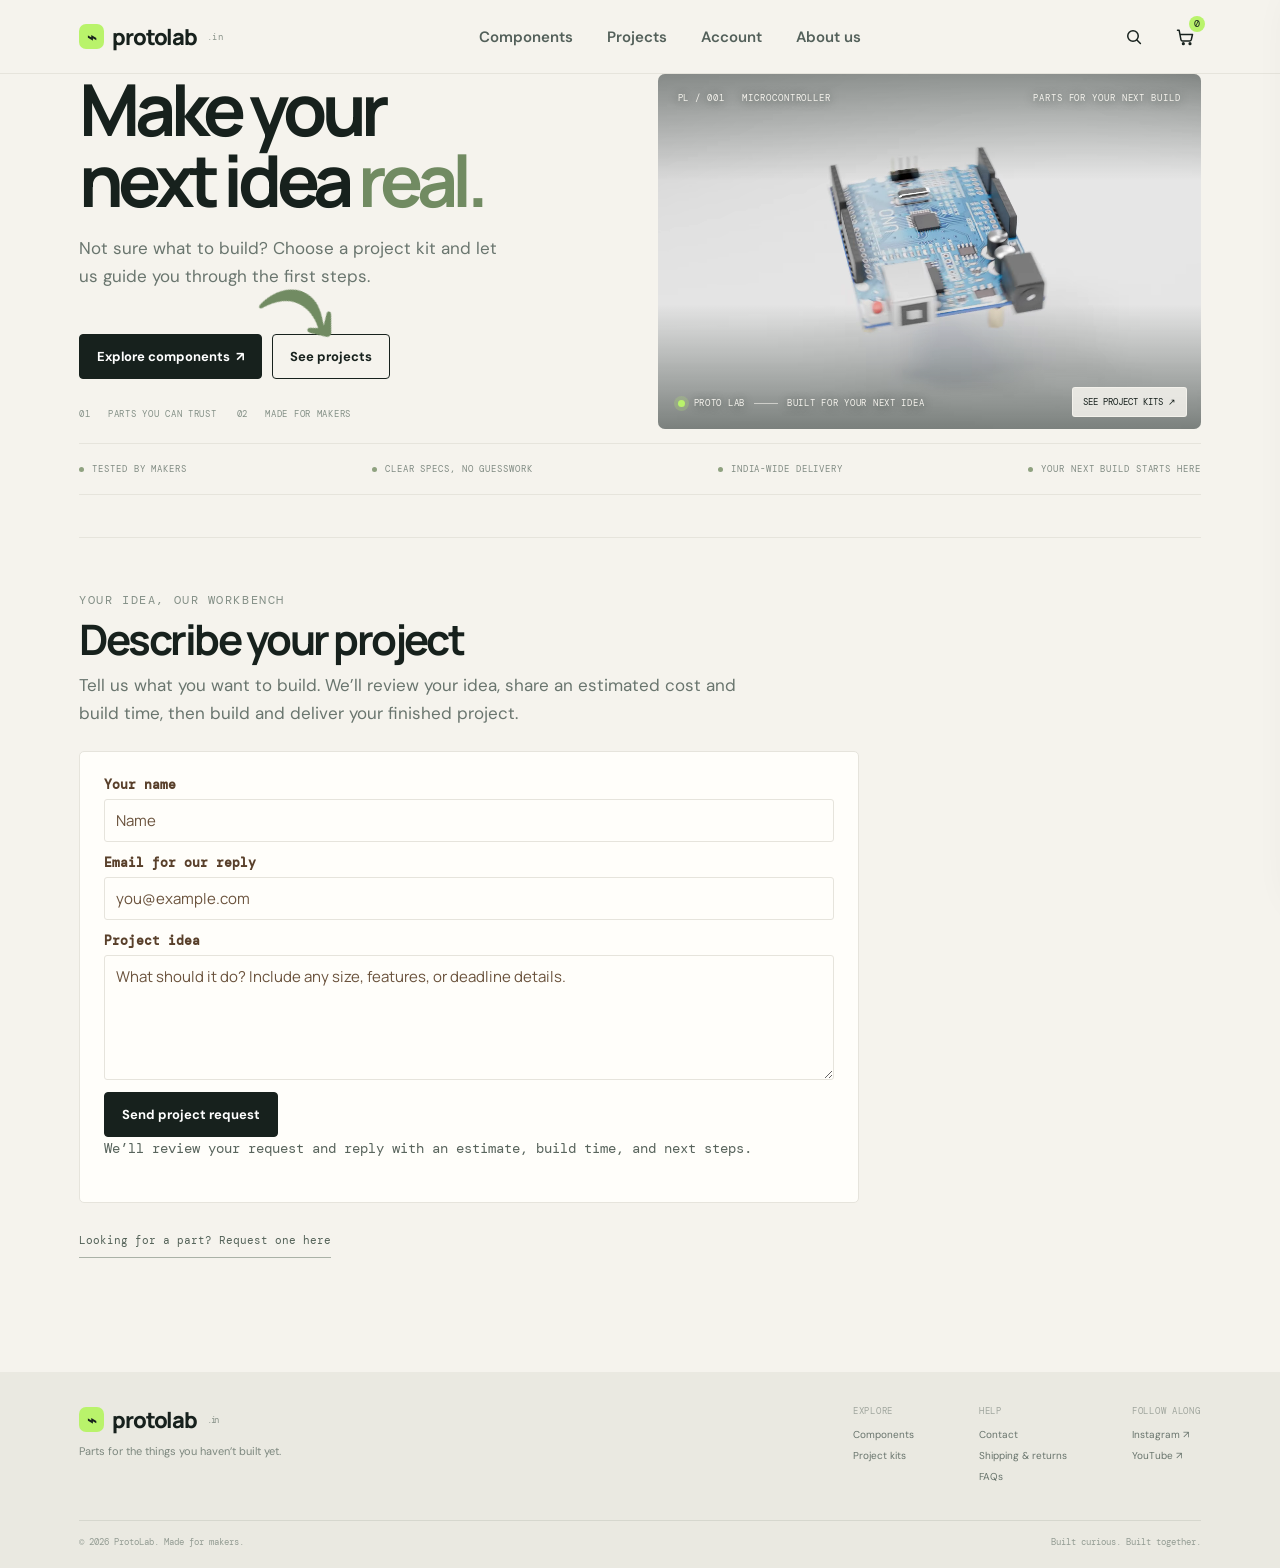
==== commit 78b89604: "Build complete customer account sign-in flow" ====
--- a/index.html
+++ b/index.html
@@ -72,17 +72,19 @@
 <style>
 /* Site-wide legibility pass for the home, component and project sections. */
 body{font-size:16px}
-.announcement{font-size:13px}
-.nav-links{font-size:14px}
-.section-kicker,.crumb,.eyebrow{font-size:11px}
-.hero-sub,.inner-page .page-lede,.request-heading p{font-size:16px;line-height:1.65}
-.section-head h2{font-weight:750}
-.product-title{font-size:15px;font-weight:700;line-height:1.35}
-.category-label{font-size:10px}
-.card-chips span,.good-for-tags span{font-size:10px;font-weight:500}
-.price-soon{font-size:11px;font-weight:600}
-.details-btn{font-size:11px;font-weight:600}
-.safety-note{font-size:12px;line-height:1.5}
+.announcement{font-size:14px;font-weight:600}
+.nav-links{font-size:15px;font-weight:600}
+.section-kicker,.crumb,.eyebrow{font-size:12px}
+.hero-sub,.inner-page .page-lede,.request-heading p{font-size:17px;line-height:1.65}
+.section-head h2{font-size:30px;font-weight:750}
+.filter{font-size:12px;padding:9px 15px;min-height:38px;font-weight:600}
+.product-title{font-size:16px;font-weight:700;line-height:1.35}
+.category-label{font-size:11px;padding:5px 7px}
+.tag{font-size:10px;padding:6px 8px}
+.card-chips span,.good-for-tags span{font-size:11px;font-weight:600;padding:5px 8px}
+.price,.price-soon{font-size:14px;font-weight:700}
+.details-btn{font-size:12px;font-weight:700;padding:8px 10px}
+.safety-note{font-size:13px;line-height:1.5}
 .project-card-copy{padding:16px 18px 18px!important}
 .project-card-copy h3,.project-mobile-toggle .project-title{font-size:16px;font-weight:700}
 .project-card-copy p,.project-detail-note{font-size:13px;line-height:1.6;color:#58645c}
@@ -93,11 +95,11 @@
 .project-components li small{font-size:11px}
 .component-link{font-size:12px;font-weight:600}
 .request-card>p{font-size:14px;line-height:1.6;color:#58645c}
-.request-card label{font-size:12px;font-weight:600}
+.request-card label{font-size:13px;font-weight:600}
 .request-card input,.request-card textarea{font-size:15px}
 .request-submit,.btn{font-size:13px;font-weight:700}
 .request-note{font-size:11px;line-height:1.5}
-@media(max-width:620px){.announcement{font-size:12px}.nav-links{font-size:14px}.product-title{font-size:14px}.project-card-copy{padding:14px!important}.project-mobile-toggle .project-title{font-size:16px}.project-card-copy p,.project-parts li,.project-components li{font-size:14px}.hero-sub{font-size:16px}}
+@media(max-width:620px){.announcement{font-size:12px}.nav-links{font-size:15px}.product-title{font-size:15px}.filter{font-size:11px;padding:8px 11px;min-height:36px}.section-head h2{font-size:27px}.project-card-copy{padding:14px!important}.project-mobile-toggle .project-title{font-size:16px}.project-card-copy p,.project-parts li,.project-components li{font-size:14px}.hero-sub{font-size:16px}}
 </style>
 </head>
 <body>
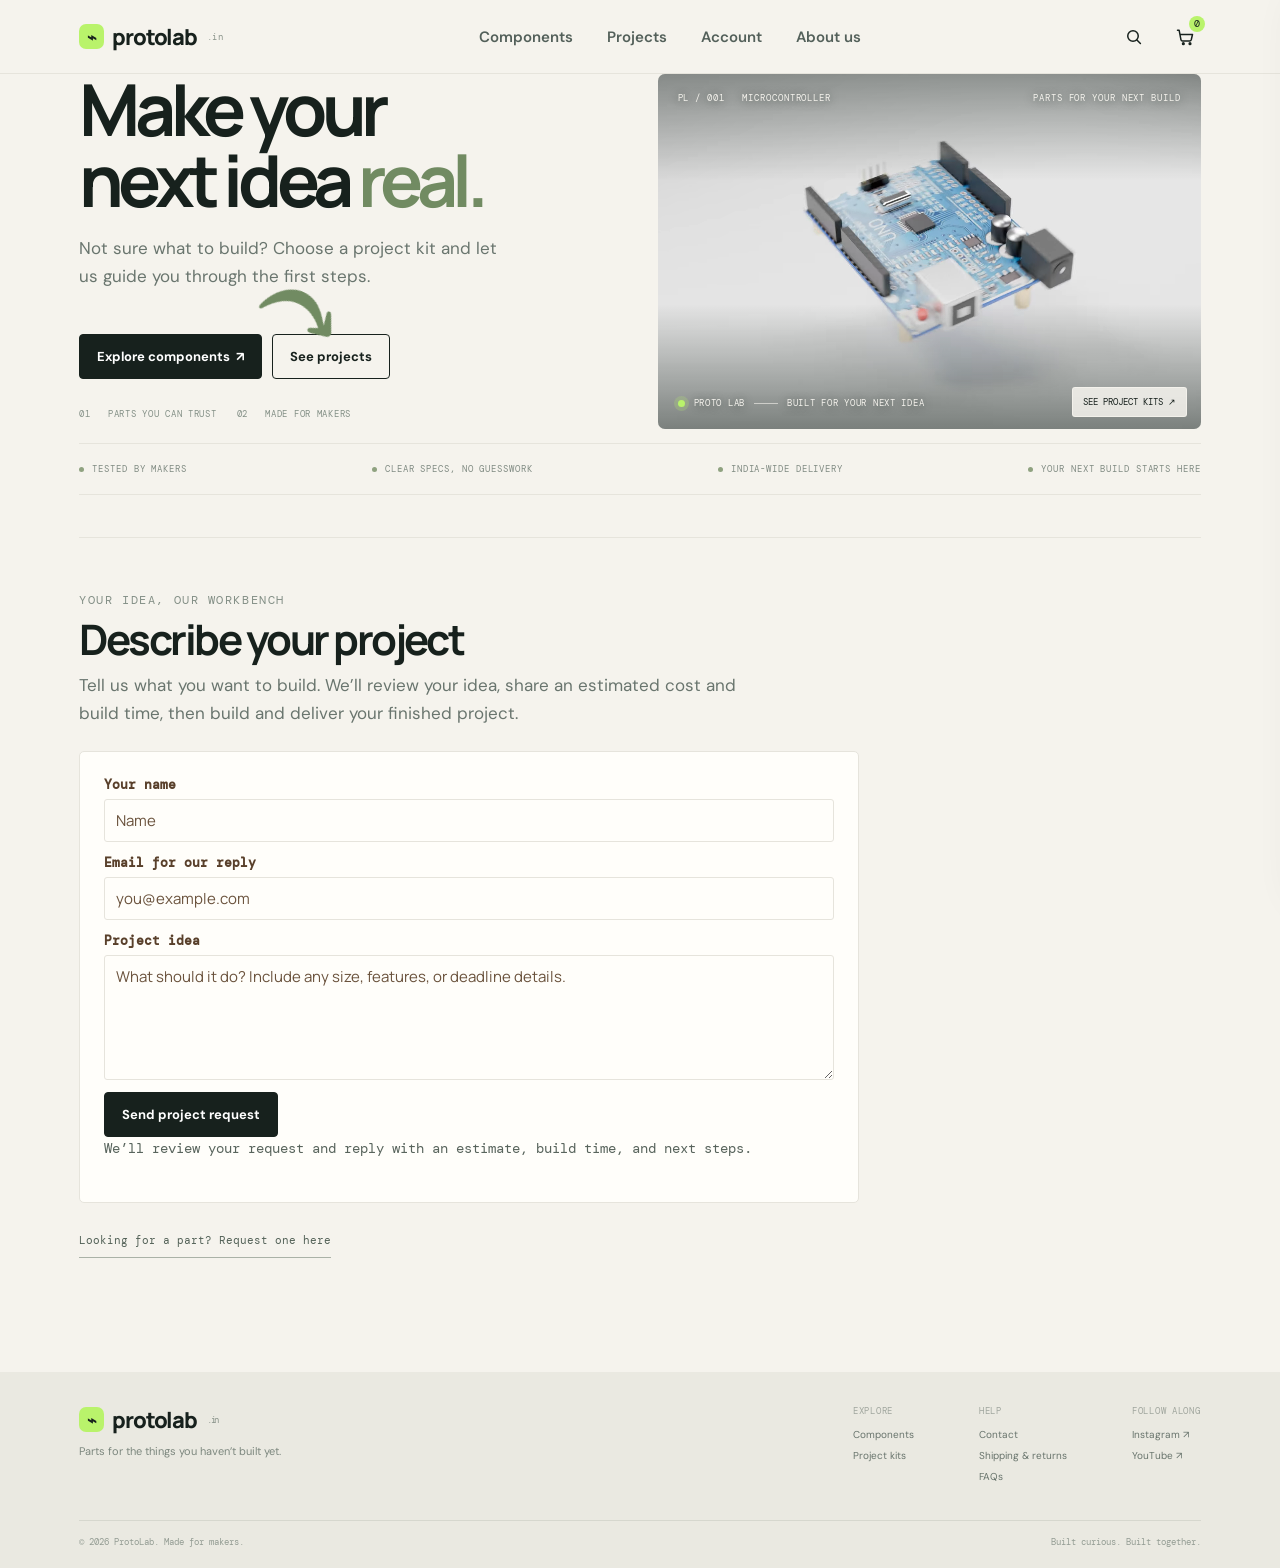
==== commit 7d410aac: "Add order backend and admin order management" ====
--- a/index.html
+++ b/index.html
@@ -124,6 +124,7 @@
   <div class="toast" id="toast"></div>
   <div class="modal" id="modal" role="dialog" aria-modal="true" aria-labelledby="modalTitle"><div class="modal-card"><button class="modal-x" id="modalClose" aria-label="Close">×</button><div class="modal-view" id="modalView"></div><div class="modal-info"><div class="section-kicker" id="modalCategory"></div><h2 id="modalTitle"></h2><p id="modalDesc"></p><div class="spec-list" id="modalSpecs"></div><div class="good-for" id="modalGoodFor"></div><div class="safety-note detail-safety" id="modalSafety" hidden></div><div class="modal-price" id="modalPrice"></div><button class="btn" id="modalAdd">Add to cart&nbsp; +</button></div></div></div>
   <aside class="cart-panel" id="cartPanel"><div class="cart-head"><h2>Your cart <span style="font:12px var(--mono);color:#829087" id="cartHeadCount">(0)</span></h2><button class="cart-close" id="cartClose">×</button></div><div class="cart-items" id="cartItems"></div><div class="cart-foot"><div class="cart-total"><span>Subtotal</span><span id="cartTotal">₹0</span></div><button class="btn checkout" id="checkout">Continue to checkout&nbsp; ↗</button></div></aside>
+  <dialog class="part-request-dialog" id="checkoutDialog" aria-labelledby="checkoutTitle"><form class="request-card" id="checkoutForm"><button class="part-request-close" id="checkoutClose" type="button" aria-label="Close order form">×</button><h3 id="checkoutTitle">Submit order request</h3><p>We’ll confirm stock, delivery, and payment details with you before charging anything.</p><label>Your name<input name="name" autocomplete="name" required maxlength="100"></label><label>Account email<input name="email" type="email" autocomplete="email" required maxlength="254"></label><label>Phone number<input name="phone" type="tel" autocomplete="tel" required minlength="7" maxlength="30"></label><label>Delivery address<textarea name="shippingAddress" autocomplete="street-address" required minlength="10" maxlength="1000" placeholder="House / street, area, city, state, PIN code"></textarea></label><label>Order note (optional)<textarea name="note" maxlength="1000" placeholder="Delivery instructions or questions"></textarea></label><p class="request-note" id="checkoutStatus" aria-live="polite">Sign in is required to submit an order. <a href="account.html">Sign in / create account</a></p><button class="btn request-submit" type="submit">Send order request</button></form></dialog>
 <script type="application/json" id="componentData">[{"slug":"arduino-uno","name":"Arduino Uno R3","category":"Boards & Controllers","image":"assets/products/arduino-uno.webp","summary":"A dependable starting point for prototyping interactive electronics. USB powered, beginner friendly, and ready for a thousand different ideas.","specs":[{"label":"Dimensions","value":"68.6 × 53.4 mm"},{"label":"Operating voltage","value":"5 V"},{"label":"Digital I/O","value":"14 pins"},{"label":"Weight","value":"25 g"}],"goodFor":["beginner electronics","prototyping","robotics"],"cardChips":["5 V","14 digital I/O"],"safetyNote":null,"price":649,"id":1},{"slug":"hc-sr04","name":"HC-SR04 Ultrasonic Sensor (Pack of 2)","category":"Sensors","image":"assets/products/hc-sr04.webp","summary":"A pair of HC-SR04 ultrasonic distance sensors for obstacle-avoiding robots, parking sensors, and distance-measuring projects.","specs":[{"label":"Supply voltage","value":"5 V DC"},{"label":"Working current","value":"15 mA"},{"label":"Range","value":"2 cm – 400 cm"},{"label":"Resolution","value":"about 0.3 cm"},{"label":"Measuring angle","value":"15°"},{"label":"Ultrasonic frequency","value":"40 kHz"},{"label":"Trigger input","value":"10 µs TTL pulse"},{"label":"Pins","value":"VCC, Trig, Echo, GND"},{"label":"Size","value":"45 × 20 × 15 mm"}],"goodFor":["obstacle-avoiding robots","parking sensors","water-level meters","distance measurement"],"cardChips":["2 sensors","2–400 cm"],"safetyNote":null,"price":99,"id":4},{"slug":"esp32","name":"ESP32 DevKit V1","category":"Boards & Controllers","image":"assets/products/esp32-development-board.png","summary":"A powerful connected board for IoT projects. Built in Wi-Fi and Bluetooth make it a versatile choice for wireless prototypes.","specs":[{"label":"Dimensions","value":"55 × 28 mm"},{"label":"Processor","value":"Dual-core 240 MHz"},{"label":"Wireless","value":"Wi-Fi + Bluetooth"},{"label":"Weight","value":"10 g"}],"goodFor":["wireless prototypes","IoT sensors","connected projects"],"cardChips":["Wi-Fi","Bluetooth"],"safetyNote":null,"price":499,"id":5},{"slug":"sg90-servo","name":"SG90 Micro Servo","category":"Motors & Actuators","image":"assets/products/sg90-servo.webp","summary":"A tiny, light servo you can turn to an exact angle. Ideal for robot arms, sensor scanners, door latches and RC models.","specs":[{"label":"Weight","value":"9 g"},{"label":"Operating voltage","value":"4.8–6 V"},{"label":"Stall torque","value":"1.8 kg·cm (at 4.8 V)"},{"label":"Speed","value":"0.1 s / 60° (at 4.8 V)"},{"label":"Rotation","value":"About 180°"},{"label":"Control signal","value":"PWM, 50 Hz (1–2 ms pulse)"},{"label":"Wires","value":"Brown GND, red +V, orange signal"},{"label":"Size","value":"22.2 × 11.8 × 31 mm"}],"goodFor":["robot arms","sensor scanning mounts","pan-tilt cameras","RC models"],"cardChips":["9 g","180°"],"safetyNote":null,"price":129,"id":6},{"slug":"dht11","name":"DHT11 Temperature & Humidity Sensor Module","category":"Sensors","image":"assets/products/dht11.webp","summary":"A simple, low-cost digital sensor for room temperature and humidity. Perfect for a first weather station or plant monitor.","specs":[{"label":"Supply voltage","value":"3.3–5.5 V"},{"label":"Temperature range","value":"0–50 °C (±2 °C)"},{"label":"Humidity range","value":"20–90% RH (±5% RH)"},{"label":"Sampling rate","value":"1 reading per second"},{"label":"Output","value":"Single-wire digital"},{"label":"Pins (module)","value":"+, OUT, −"}],"goodFor":["weather stations","room monitors","plant care","IoT dashboards"],"cardChips":["0–50 °C","20–90% RH"],"safetyNote":null,"price":null,"id":15},{"slug":"relay-module","name":"5 V Single-Channel Relay Module","category":"Motors & Actuators","image":"assets/products/relay-module.webp","summary":"Lets a small Arduino signal switch a much bigger load, like a lamp, fan or pump, using an electrically isolated mechanical switch.","specs":[{"label":"Relay","value":"SRD-05VDC-SL-C"},{"label":"Coil voltage","value":"5 V DC"},{"label":"Contact rating","value":"10 A 250 V AC / 10 A 30 V DC"},{"label":"Contacts","value":"NO, COM, NC screw terminals"},{"label":"Control","value":"Digital signal from a microcontroller pin"},{"label":"Channels","value":"1"}],"goodFor":["home automation","pump and fan control","smart switches","timers"],"cardChips":["10 A","5 V coil"],"safetyNote":"Mains voltage can kill. Only switch mains with proper insulation and adult supervision.","price":null,"id":20},{"slug":"jumper-wires","name":"Jumper Wire Set (30 Pieces)","category":"Prototyping Essentials","image":"assets/products/jumper-wire-set.webp","summary":"A mixed set of male-to-male, female-to-female, and male-to-female jumper leads for breadboard and module wiring.","specs":[{"label":"Contents","value":"30 leads: 10 of each connector combination"},{"label":"Use","value":"Breadboard and module prototyping"}],"goodFor":["sensor modules","Raspberry Pi GPIO","robot wiring","quick connections"],"cardChips":["30 pieces","3 connector types"],"safetyNote":null,"price":null,"id":23},{"slug":"bluetooth-audio-receiver","name":"Bluetooth 3.0 Audio Receiver","category":"Wireless & Communication","image":"assets/products/bluetooth-audio-receiver.webp","summary":"A compact Bluetooth audio receiver board for adding wireless audio input to a speaker or audio project.","specs":[{"label":"Bluetooth","value":"Version 3.0 (as listed)"},{"label":"Supply","value":"5 V (as listed)"},{"label":"Board","value":"Audio receiver module"}],"goodFor":["wireless audio","speaker projects"],"cardChips":["Bluetooth 3.0","5 V"],"safetyNote":null,"price":null,"id":43},{"slug":"lipo-3s-2200mah","name":"3S LiPo Drone Battery (2200 mAh)","category":"Batteries & Charging","image":"assets/products/drone-lipo-2200mah.webp","summary":"A 2200 mAh LiPo pack pictured with an XT-style connector and balance lead. Confirm the exact cell count and voltage variant with the supplier before connecting.","specs":[{"label":"Capacity","value":"2200 mAh (as listed)"},{"label":"Connector","value":"XT-style main plug and balance lead, as pictured"},{"label":"Voltage","value":"Confirm exact pack voltage before use"}],"goodFor":["drone builds","RC projects"],"cardChips":["2200 mAh","LiPo"],"safetyNote":"LiPo safety: charge with a compatible balance charger, never unattended, and in a fire-safe area. Confirm the cell count before charging.","price":null,"id":44},{"slug":"drone-propellers-1045","name":"1045 Drone Propeller Set (4 Pieces)","category":"Drone & RC Parts","image":"assets/products/drone-propellers-1045.webp","summary":"Four 1045 propeller blades supplied as clockwise and counter-clockwise pairs for compatible drone motors.","specs":[{"label":"Size","value":"1045"},{"label":"Contents","value":"4 blades: clockwise and counter-clockwise pairs"}],"goodFor":["quadcopter builds","replacement propellers"],"cardChips":["1045 size","4 blades"],"safetyNote":"Remove propellers before bench-testing motors. Match rotation direction and motor shaft fit.","price":null,"id":45},{"slug":"a2212-brushless-motor","name":"A2212 Brushless Drone Motor","category":"Drone & RC Parts","image":"assets/products/a2212-brushless-motor.webp","summary":"A2212 outrunner motor shown with its propeller adapter and mounting hardware. The pictured motor label reads 1000 KV; check the exact variant supplied.","specs":[{"label":"Model","value":"A2212/13T (pictured)"},{"label":"KV marking","value":"1000 KV on the supplied photo"},{"label":"Included","value":"Motor, adapter, and mounting parts as pictured"}],"goodFor":["quadcopter builds","brushless motor learning"],"cardChips":["A2212","1000 KV pictured"],"safetyNote":"Use a compatible ESC and propeller. Secure the motor and remove the propeller during setup; verify the supplier variant and current limits.","price":null,"id":46},{"slug":"ttp223-touch-sensor","name":"TTP223 Capacitive Touch Sensor","category":"Sensors","image":"assets/products/ttp223-touch-sensor.webp","summary":"A capacitive touch module that detects a finger touch on its sensing pad and provides a digital output.","specs":[{"label":"Controller","value":"TTP223 (as listed)"},{"label":"Type","value":"Capacitive touch input"},{"label":"Output","value":"Digital signal"}],"goodFor":["touch controls","interactive projects"],"cardChips":["Capacitive touch","Digital output"],"safetyNote":null,"price":null,"id":47},{"slug":"drone-lipo-3500mah","name":"3S LiPo Drone Battery (3500 mAh)","category":"Batteries & Charging","image":"assets/products/lipo-3s-3500mah.webp","summary":"A 3-cell drone LiPo pack. The supplied photo label shows 11.1 V, 3500 mAh, and 80C; verify the exact product variant before ordering.","specs":[{"label":"Voltage","value":"11.1 V shown on pack label (3S)"},{"label":"Capacity","value":"3500 mAh shown on pack label"},{"label":"Discharge rating","value":"80C shown on pack label"},{"label":"Dimensions","value":"Approx. 104 × 34 × 17 mm shown"}],"goodFor":["drone builds","RC aircraft"],"cardChips":["11.1 V · 3S","3500 mAh · 80C"],"safetyNote":"LiPo safety: charge with a compatible balance charger, never unattended, and in a fire-safe bag. Do not puncture, short, or use a swollen pack.","price":null,"id":48},{"slug":"dt830d-multimeter","name":"DT830D Digital Multimeter","category":"Prototyping Essentials","image":"assets/products/dt830d-multimeter.webp","summary":"A handheld digital multimeter for basic voltage, current, resistance, and continuity checks in electronics work.","specs":[{"label":"Model","value":"DT830D (as pictured)"},{"label":"Display","value":"Digital LCD"},{"label":"Leads","value":"Red and black test leads included as pictured"}],"goodFor":["electronics debugging","bench testing"],"cardChips":["LCD display","Test leads"],"safetyNote":"Follow the meter’s range and input limits. Never measure mains voltage unless trained and using appropriately rated equipment.","price":null,"id":49},{"slug":"ir-obstacle-sensor","name":"IR Obstacle Avoidance Sensor Module","category":"Sensors","image":"assets/products/ir-obstacle-sensor.webp","summary":"An infrared emitter and receiver module with an adjustable threshold for detecting nearby obstacles.","specs":[{"label":"Sensor type","value":"Infrared emitter and receiver"},{"label":"Adjustment","value":"Sensitivity trimmer shown"},{"label":"Output","value":"Digital obstacle-detection signal (typical module)"}],"goodFor":["line-following robots","obstacle detection"],"cardChips":["Infrared","Adjustable"],"safetyNote":null,"price":null,"id":50},{"slug":"joystick-module","name":"Joystick Module for Arduino","category":"Prototyping Essentials","image":"assets/products/joystick-module.webp","summary":"A two-axis thumb joystick module with a push switch for manually controlling robots and interactive builds.","specs":[{"label":"Axes","value":"X and Y analog outputs"},{"label":"Switch","value":"Push-button input"},{"label":"Connector","value":"5-pin header shown"}],"goodFor":["robot control","manual input"],"cardChips":["2-axis","Push switch"],"safetyNote":null,"price":null,"id":51},{"slug":"l298n-motor-driver","name":"L298N Dual H-Bridge Motor Driver","category":"Motors & Actuators","image":"assets/products/l298n-motor-driver.webp","summary":"A dual H-bridge driver board for controlling DC motors or a stepper motor from a microcontroller.","specs":[{"label":"Driver","value":"L298N dual H-bridge"},{"label":"Outputs","value":"Two DC motor channels (typical board)"},{"label":"Board features","value":"Heatsink and screw terminals shown"}],"goodFor":["robot cars","motor control"],"cardChips":["Dual H-bridge","DC motors"],"safetyNote":"Motor supply voltage and current limits depend on the board and cooling. Check the driver datasheet and wiring before use.","price":null,"id":52},{"slug":"max7219-dot-matrix","name":"MAX7219 8×8 LED Matrix Module","category":"Displays","image":"assets/products/max7219-dot-matrix.webp","summary":"An 8×8 LED dot matrix display module with a MAX7219 driver for scrolling text and simple pixel graphics.","specs":[{"label":"Display","value":"8 × 8 LED matrix"},{"label":"Driver","value":"MAX7219"},{"label":"Interface","value":"Serial control (module variant dependent)"}],"goodFor":["LED displays","scrolling messages"],"cardChips":["8×8 LEDs","MAX7219"],"safetyNote":null,"price":null,"id":53},{"slug":"sound-sensor-module","name":"LM393 Sound Sensor Module","category":"Sensors","image":"assets/products/lm393-sound-sensor.jpg","summary":"An LM393 microphone sensor board with a sensitivity adjustment trimmer for sound-triggered Arduino builds.","specs":[{"label":"Sensor","value":"Electret microphone (pictured)"},{"label":"Comparator","value":"LM393 (as listed)"},{"label":"Adjustment","value":"Sensitivity trimmer"}],"goodFor":["sound-triggered projects","audio-reactive builds"],"cardChips":["LM393","Adjustable"],"safetyNote":null,"price":null,"id":54},{"slug":"nrf24l01-transceiver","name":"NRF24L01 2.4 GHz Transceiver Module","category":"Wireless & Communication","image":"assets/products/nrf24l01-transceiver.webp","summary":"A compact 2.4 GHz radio transceiver module for low-power wireless links between microcontrollers.","specs":[{"label":"Radio","value":"2.4 GHz (as listed)"},{"label":"Module","value":"NRF24L01"},{"label":"Antenna","value":"PCB trace antenna shown"}],"goodFor":["wireless sensor nodes","remote controls"],"cardChips":["2.4 GHz","SPI radio"],"safetyNote":"Power the radio module at its specified voltage; do not connect a 5 V supply directly unless your breakout board provides regulation.","price":null,"id":55},{"slug":"bo-motor-wheel-kit","name":"BO Gear Motor and Wheel Kit (4 Pack)","category":"Robot Chassis & Wheels","image":"assets/products/bo-motor-wheel-kit.webp","summary":"A four-wheel robotics set containing yellow dual-shaft BO gear motors and matching wheels, as pictured.","specs":[{"label":"Contents","value":"4 BO gear motors and 4 wheels, as pictured"},{"label":"Use","value":"Small robot car chassis builds"},{"label":"Drive electronics","value":"Motor driver sold separately unless specified"}],"goodFor":["4WD robot cars","robotics kits"],"cardChips":["4 motors","4 wheels"],"safetyNote":"Use a motor driver; do not power motors directly from microcontroller pins.","price":null,"id":56},{"slug":"breadboard","name":"400-Point Solderless Breadboard","category":"Prototyping Essentials","image":"assets/products/400-tie-points-breadboard.webp","summary":"A solderless 400 tie-point breadboard for building and changing small circuits without soldering.","specs":[{"label":"Tie points","value":"400 (as listed)"},{"label":"Build style","value":"Solderless prototyping board"},{"label":"Power rails","value":"Marked rails shown in photo"}],"goodFor":["Arduino prototypes","sensor circuits","circuit experiments"],"cardChips":["400 tie points","Solderless"],"safetyNote":null,"price":null,"id":57},{"slug":"18650-2pack-holder","name":"18650 Li-ion Cells with 2-Slot Holder (2 Pack)","category":"Batteries & Charging","image":"assets/products/18650-2pack-holder.jpg","summary":"Two 18650 lithium-ion cells shown with a two-slot holder and lead wires. Confirm holder wiring and output voltage before connecting it to a project.","specs":[{"label":"Included","value":"2 cells and a 2-slot holder, as pictured"},{"label":"Cell voltage","value":"3.7 V nominal per cell (as labeled)"},{"label":"Cell capacity","value":"2000 mAh per cell (as labeled)"},{"label":"Holder output","value":"Depends on holder wiring; verify before use"}],"goodFor":["robot cars","portable prototypes","battery holder projects"],"cardChips":["2 cells + holder","2000 mAh each"],"safetyNote":"Use cells with a suitable charger and protection circuit. Check holder wiring and cell polarity. Never short, puncture, or charge cells unattended.","price":null,"id":58},{"slug":"fs-i6-transmitter","name":"FS-i6 6-Channel RC Transmitter with Receiver","category":"Drone & RC Parts","image":"assets/products/fs-i6-transmitter.jpg","summary":"A six-channel 2.4 GHz AFHDS radio transmitter shown with its matching receiver for RC aircraft and quadcopter control.","specs":[{"label":"Channels","value":"6 (as listed)"},{"label":"Radio","value":"2.4 GHz AFHDS (as listed)"},{"label":"Included","value":"Transmitter and receiver, as pictured"}],"goodFor":["RC aircraft","quadcopter control","wireless control"],"cardChips":["6 channels","2.4 GHz"],"safetyNote":"Check receiver and transmitter compatibility, antenna placement, and local radio requirements before flight.","price":null,"id":59},{"slug":"ct6b-transmitter","name":"CT6B 6-Channel RC Transmitter with Receiver","category":"Drone & RC Parts","image":"assets/products/ct6b-transmitter.jpg","summary":"A six-channel 2.4 GHz radio control set pictured with transmitter, receiver, and connection accessories for RC aircraft projects.","specs":[{"label":"Channels","value":"6 (as listed)"},{"label":"Radio","value":"2.4 GHz (as listed)"},{"label":"Included","value":"Transmitter and receiver set, as pictured"}],"goodFor":["RC aircraft","quadcopter control","radio control experiments"],"cardChips":["6 channels","2.4 GHz"],"safetyNote":"Verify the exact receiver and transmitter version are compatible before use.","price":null,"id":60},{"slug":"mq-3-alcohol-sensor","name":"MQ-3 Alcohol Sensor Module","category":"Sensors","image":"assets/products/mq-3-alcohol-sensor.jpg","summary":"An MQ-3 gas-sensor module intended for alcohol-vapor sensing experiments and educational prototypes.","specs":[{"label":"Sensor type","value":"MQ-3 alcohol-vapor sensor (as listed)"},{"label":"Module","value":"Comparator breakout board, as pictured"},{"label":"Use","value":"Educational sensing; calibration required"}],"goodFor":["alcohol-vapor experiments","sensor learning","Arduino prototypes"],"cardChips":["MQ-3","Gas sensor"],"safetyNote":"This is not a certified breathalyzer or safety instrument. Allow warm-up and calibrate for the specific use.","price":null,"id":61},{"slug":"metal-detector-sensor","name":"Metal Detector Sensor Module","category":"Sensors","image":"assets/products/metal-detector-sensor.jpg","summary":"A loop-coil metal detection module for close-range sensing experiments and Arduino-compatible projects.","specs":[{"label":"Supply voltage","value":"3–5 V (as listed)"},{"label":"Sensing element","value":"Loop coil shown"},{"label":"Detection range","value":"Depends on target and setup"}],"goodFor":["metal detection experiments","proximity projects","sensor demonstrations"],"cardChips":["3–5 V","Loop coil"],"safetyNote":null,"price":null,"id":62},{"slug":"mq-5-gas-sensor","name":"MQ-5 Gas Sensor","category":"Sensors","image":"assets/products/mq-5-gas-sensor.jpg","summary":"An MQ-5 gas-sensing element listed for LPG, natural gas, methane, hydrogen, and carbon monoxide detection projects.","specs":[{"label":"Sensor","value":"MQ-5 (marked on sensor)"},{"label":"Target gases","value":"LPG and other gases (as listed)"},{"label":"Module board","value":"Not shown in supplied photo"}],"goodFor":["gas-sensing experiments","air-quality prototypes","sensor learning"],"cardChips":["MQ-5","Gas sensing"],"safetyNote":"Not a certified gas alarm. Use a properly rated detector for safety-critical applications.","price":null,"id":63},{"slug":"ov7670-camera-module","name":"OV7670 VGA Camera Module","category":"Sensors","image":"assets/products/ov7670-camera-module.jpg","summary":"An OV7670 camera sensor module for low-resolution image capture and embedded vision experiments.","specs":[{"label":"Image sensor","value":"OV7670 (as listed)"},{"label":"Resolution","value":"VGA, up to 300K pixels (as listed)"},{"label":"Connection","value":"Parallel pin header shown"}],"goodFor":["embedded vision","camera experiments","microcontroller projects"],"cardChips":["VGA","OV7670"],"safetyNote":"Check logic voltage and pin compatibility with your controller before wiring.","price":null,"id":64},{"slug":"tilt-sensor-module","name":"Tilt Sensor Module","category":"Sensors","image":"assets/products/tilt-sensor-module.jpg","summary":"An adjustable tilt or vibration sensing module with a small board and metal sensor element, as pictured.","specs":[{"label":"Sensor element","value":"Tilt switch module (as listed)"},{"label":"Adjustment","value":"Trimmer shown"},{"label":"Output","value":"Confirm exact module output before wiring"}],"goodFor":["tilt alarms","orientation experiments","Arduino projects"],"cardChips":["Tilt sensing","Adjustable"],"safetyNote":null,"price":null,"id":65},{"slug":"futaba-s3003-servo","name":"Futaba S3003 Standard Servo","category":"Motors & Actuators","image":"assets/products/futaba-s3003-servo.jpg","summary":"A standard-size Futaba S3003 hobby servo with multi-arm horn and three-wire lead for RC and mechanism projects.","specs":[{"label":"Model","value":"S3003 (as marked)"},{"label":"Type","value":"Standard hobby servo"},{"label":"Connection","value":"Three-wire servo lead"}],"goodFor":["RC models","robot mechanisms","steering linkages"],"cardChips":["Standard size","3-wire"],"safetyNote":"Use a suitable regulated supply; servo current can exceed what a microcontroller board can provide.","price":null,"id":66},{"slug":"e18-d80nk-proximity-sensor","name":"E18-D80NK IR Proximity Sensor","category":"Sensors","image":"assets/products/e18-d80nk-proximity-sensor.jpg","summary":"A cylindrical infrared proximity sensor with cable leads for object detection in robotics and automation prototypes.","specs":[{"label":"Sensor type","value":"Infrared proximity (as listed)"},{"label":"Model","value":"E18-D80NK (as listed)"},{"label":"Range","value":"Verify the variant and adjustment"}],"goodFor":["robot obstacle detection","object sensing","automation prototypes"],"cardChips":["Infrared","Adjustable range"],"safetyNote":"Check the sensor supply and output voltage against your controller input limits.","price":null,"id":67},{"slug":"raspberry-pi-4-4gb","name":"Raspberry Pi 4 Model B (4 GB)","category":"Boards & Controllers","image":"assets/products/raspberry-pi-4-4gb.jpg","summary":"A Raspberry Pi 4 Model B single-board computer with 4 GB RAM for Linux, networking, and maker projects.","specs":[{"label":"Memory","value":"4 GB RAM (as listed)"},{"label":"Processor","value":"Quad-core 64-bit (as listed)"},{"label":"Board","value":"Raspberry Pi 4 Model B"}],"goodFor":["Linux projects","IoT gateways","computer vision"],"cardChips":["4 GB RAM","Quad-core"],"safetyNote":"Use a suitable USB-C power supply and check the board revision and included accessories.","price":null,"id":68},{"slug":"0-96-inch-oled","name":"0.96-Inch OLED Display Module","category":"Displays","image":"assets/products/0-96-inch-oled.jpg","summary":"A compact 0.96-inch OLED display breakout for small status screens and microcontroller interfaces.","specs":[{"label":"Display size","value":"0.96 inch (as listed)"},{"label":"Pins shown","value":"VCC, GND, SCL, SDA"},{"label":"Interface","value":"I²C-style pinout shown"}],"goodFor":["status displays","sensor readouts","compact interfaces"],"cardChips":["0.96 inch","I²C pins"],"safetyNote":"Confirm display voltage and I²C address for the exact module variant.","price":null,"id":69},{"slug":"4wd-robot-chassis-kit","name":"4WD Smart Robot Car Chassis Kit","category":"Robot Chassis & Wheels","image":"assets/products/4wd-robot-chassis-kit.jpg","summary":"A four-wheel-drive robot chassis kit pictured with layered chassis plates, yellow wheels, motors, and speed encoders.","specs":[{"label":"Drive","value":"4-wheel drive (as listed)"},{"label":"Included","value":"Chassis, motors, wheels and encoders, as pictured"},{"label":"Controller","value":"Not included unless specified"}],"goodFor":["robot cars","encoder experiments","mobile robotics"],"cardChips":["4WD","Speed encoders"],"safetyNote":"Check kit contents and motor ratings before selecting a battery or driver.","price":null,"id":70}]</script>
 <script type="application/json" id="projectData">[{"slug":"bluetooth-car","name":"Bluetooth Car","image":"assets/illustrations/bluetooth-car.svg","summary":"Build a small four-wheel rover and explore wireless control.","components":[{"label":"Arduino board","componentSlug":"arduino-uno","similarSlug":null},{"label":"HC-05 Bluetooth module","componentSlug":null,"similarSlug":null},{"label":"L298N motor driver","componentSlug":"l298n-motor-driver","similarSlug":null},{"label":"BO gear motors","componentSlug":null,"similarSlug":"bo-motor-wheel-kit"},{"label":"BO wheels ×4","componentSlug":null,"similarSlug":"bo-motor-wheel-kit"},{"label":"18650 Li-ion batteries ×2","componentSlug":"18650-2pack-holder","similarSlug":null},{"label":"Jumper wires (set)","componentSlug":"jumper-wires","similarSlug":null}]},{"slug":"drone","name":"Drone","image":"assets/illustrations/drone.svg","summary":"Explore a quadcopter build with flight control, motors, and a multi-cell power system.","components":[{"label":"LiPo balance charger","componentSlug":null,"similarSlug":null},{"label":"35A ESC (similar product)","componentSlug":null,"similarSlug":null},{"label":"3S 2200 mAh LiPo battery (similar product)","componentSlug":null,"similarSlug":"lipo-3s-2200mah"},{"label":"1000 KV drone motors","componentSlug":null,"similarSlug":"a2212-brushless-motor"},{"label":"Flight controller","componentSlug":null,"similarSlug":null},{"label":"Frame and propellers","componentSlug":null,"similarSlug":"drone-propellers-1045"}]},{"slug":"object-detection-car","name":"Object Detection Car","image":"assets/illustrations/object-detection-car.svg","summary":"Build a rover that senses obstacles and can move a sensor mount.","components":[{"label":"HC-SR04 ultrasonic sensor","componentSlug":"hc-sr04","similarSlug":null},{"label":"SG90 servo (sensor mount)","componentSlug":"sg90-servo","similarSlug":null},{"label":"Jumper wires (set)","componentSlug":"jumper-wires","similarSlug":null},{"label":"Arduino board","componentSlug":"arduino-uno","similarSlug":null},{"label":"BO wheels ×4","componentSlug":null,"similarSlug":"bo-motor-wheel-kit"},{"label":"L298N motor driver","componentSlug":"l298n-motor-driver","similarSlug":null},{"label":"BO gear motors","componentSlug":null,"similarSlug":"bo-motor-wheel-kit"},{"label":"18650 Li-ion batteries ×2","componentSlug":"18650-2pack-holder","similarSlug":null}]}]</script>
   <script>
@@ -150,7 +151,9 @@
     function openProduct(id){activeProduct=products.find(x=>x.id===id);document.getElementById('modalCategory').textContent=activeProduct.category.toUpperCase();document.getElementById('modalTitle').textContent=activeProduct.name;document.getElementById('modalDesc').textContent=activeProduct.summary;document.getElementById('modalSpecs').innerHTML=activeProduct.specs.map(s=>'<div class="spec-row"><span>'+esc(s.label)+'</span><span>'+esc(s.value)+'</span></div>').join('');document.getElementById('modalGoodFor').innerHTML='<h3>Good for</h3><div class="good-for-tags">'+(activeProduct.goodFor||[]).map(t=>'<span>'+esc(t)+'</span>').join('')+'</div>';const warning=document.getElementById('modalSafety');warning.textContent=activeProduct.safetyNote?'⚠ '+activeProduct.safetyNote:'';warning.hidden=!activeProduct.safetyNote;document.getElementById('modalPrice').textContent=activeProduct.price===null?'Price coming soon':money(activeProduct.price);const add=document.getElementById('modalAdd');add.disabled=activeProduct.price===null;add.textContent=activeProduct.price===null?'Price coming soon':'Add to cart  +';document.getElementById('modalView').innerHTML='<div class="detail-visual">'+imageMarkup(activeProduct.image,activeProduct.name,true)+'</div>';document.getElementById('modal').classList.add('open')}
     document.getElementById('modalAdd').onclick=()=>{if(activeProduct&&activeProduct.price!==null)addToCart(activeProduct.id);document.getElementById('modal').classList.remove('open')};document.getElementById('modalClose').onclick=()=>document.getElementById('modal').classList.remove('open');document.getElementById('modal').onclick=e=>{if(e.target.id==='modal')e.currentTarget.classList.remove('open')};
     const projectGrid=document.getElementById('projectGrid');if(projectGrid)projectGrid.addEventListener('click',e=>{const b=e.target.closest('[data-component-slug]');if(b)openComponentBySlug(b.dataset.componentSlug)});
-    document.getElementById('cartBtn').onclick=()=>document.getElementById('cartPanel').classList.add('open');document.getElementById('cartClose').onclick=()=>document.getElementById('cartPanel').classList.remove('open');document.getElementById('checkout').onclick=()=>notify('Checkout is coming soon — your cart is saved here.');document.getElementById('menuBtn').onclick=()=>document.getElementById('navLinks').classList.toggle('open');document.querySelectorAll('#navLinks a').forEach(a=>a.onclick=()=>document.getElementById('navLinks').classList.remove('open'));
+    document.getElementById('cartBtn').onclick=()=>document.getElementById('cartPanel').classList.add('open');document.getElementById('cartClose').onclick=()=>document.getElementById('cartPanel').classList.remove('open');document.getElementById('checkout').onclick=()=>{if(!cart.length){notify('Your cart is empty.');return}const token=sessionStorage.getItem('protolabCustomerToken');const form=document.getElementById('checkoutForm');const email=sessionUserEmail();if(token&&email)form.elements.email.value=email;document.getElementById('checkoutStatus').innerHTML=token?'We’ll confirm stock, delivery, and payment details before charging anything.':'Sign in is required to submit an order. <a href="account.html">Sign in / create account</a>';document.getElementById('checkoutDialog').showModal()};
+document.getElementById('checkoutClose').onclick=()=>document.getElementById('checkoutDialog').close();
+document.getElementById('checkoutForm').addEventListener('submit',async event=>{event.preventDefault();const form=event.currentTarget;if(!form.reportValidity())return;const token=sessionStorage.getItem('protolabCustomerToken');if(!token){document.getElementById('checkoutStatus').innerHTML='Please <a href="account.html">sign in or create an account</a>, then submit your order request.';return}const button=form.querySelector('.request-submit'),status=document.getElementById('checkoutStatus'),data=new FormData(form);button.disabled=true;button.textContent='Submitting…';status.textContent='Submitting your order request securely…';try{const response=await fetch('/api/orders',{method:'POST',headers:{'Content-Type':'application/json',Authorization:`Bearer ${token}`},body:JSON.stringify({name:data.get('name'),email:data.get('email'),phone:data.get('phone'),shippingAddress:data.get('shippingAddress'),note:data.get('note'),items:cart.map(item=>({id:item.id,quantity:item.qty}))})});const result=await response.json();if(!response.ok)throw new Error(result.error||'Could not submit your order.');status.textContent=`${result.message} Reference: ${result.order.order_number}.`;form.reset();cart=[];renderCart();button.textContent='Order request sent';notify('Order request received.')}catch(error){status.textContent=error.message;button.disabled=false;button.textContent='Send order request'}});function sessionUserEmail(){try{const token=sessionStorage.getItem('protolabCustomerToken');const payload=JSON.parse(atob(token.split('.')[1].replace(/-/g,'+').replace(/_/g,'/')));return payload.email||''}catch{return ''}}document.getElementById('menuBtn').onclick=()=>document.getElementById('navLinks').classList.toggle('open');document.querySelectorAll('#navLinks a').forEach(a=>a.onclick=()=>document.getElementById('navLinks').classList.remove('open'));
     const partRequestDialog=document.getElementById('partRequestDialog');document.getElementById('partRequestOpen').onclick=()=>partRequestDialog.showModal();document.getElementById('partRequestClose').onclick=()=>partRequestDialog.close();partRequestDialog.addEventListener('click',e=>{if(e.target===partRequestDialog)partRequestDialog.close()});
     document.querySelectorAll('.request-card[data-request-type]').forEach(form=>form.addEventListener('submit',async event=>{event.preventDefault();if(!form.reportValidity())return;const button=form.querySelector('.request-submit'),note=form.querySelector('.request-note'),data=new FormData(form);const payload={requestType:form.dataset.requestType,name:data.get('name'),email:data.get('email'),project:data.get('project'),part:data.get('part'),website:data.get('website')};button.disabled=true;button.textContent='Sending…';note.textContent='Sending your request securely…';try{const customerToken=sessionStorage.getItem('protolabCustomerToken');const response=await fetch('/api/requests',{method:'POST',headers:{'Content-Type':'application/json',...(customerToken?{Authorization:`Bearer ${customerToken}`}:{})},body:JSON.stringify(payload)});const result=await response.json();if(!response.ok)throw new Error(result.error||'Could not send your request. Please try again.');form.reset();note.textContent=result.message+(customerToken?' You can follow its progress in your account.':'');notify('Request received — we’ll be in touch.')}catch(error){note.textContent=error.message.includes('Failed to fetch')?'Could not reach the request service. Open the deployed site or run it with Vercel so the backend is available.':error.message}finally{button.disabled=false;button.textContent=form.dataset.requestType==='project'?'Send project request':'Send part request'}}));
     document.getElementById('searchBtn').onclick=()=>{const query=prompt('Search components by name or type:');if(query===null)return;const q=query.trim().toLowerCase();const match=products.find(p=>(p.name+' '+p.category+' '+p.summary+' '+(p.goodFor||[]).join(' ')).toLowerCase().includes(q));if(match){if(!grid){location.href='components.html#component-'+encodeURIComponent(match.slug);return}activeFilter='All';renderCatalog();document.getElementById('products').scrollIntoView({behavior:'smooth'});setTimeout(()=>openProduct(match.id),350)}else notify(q?'No matching components yet.':'Type a component name to search.')};
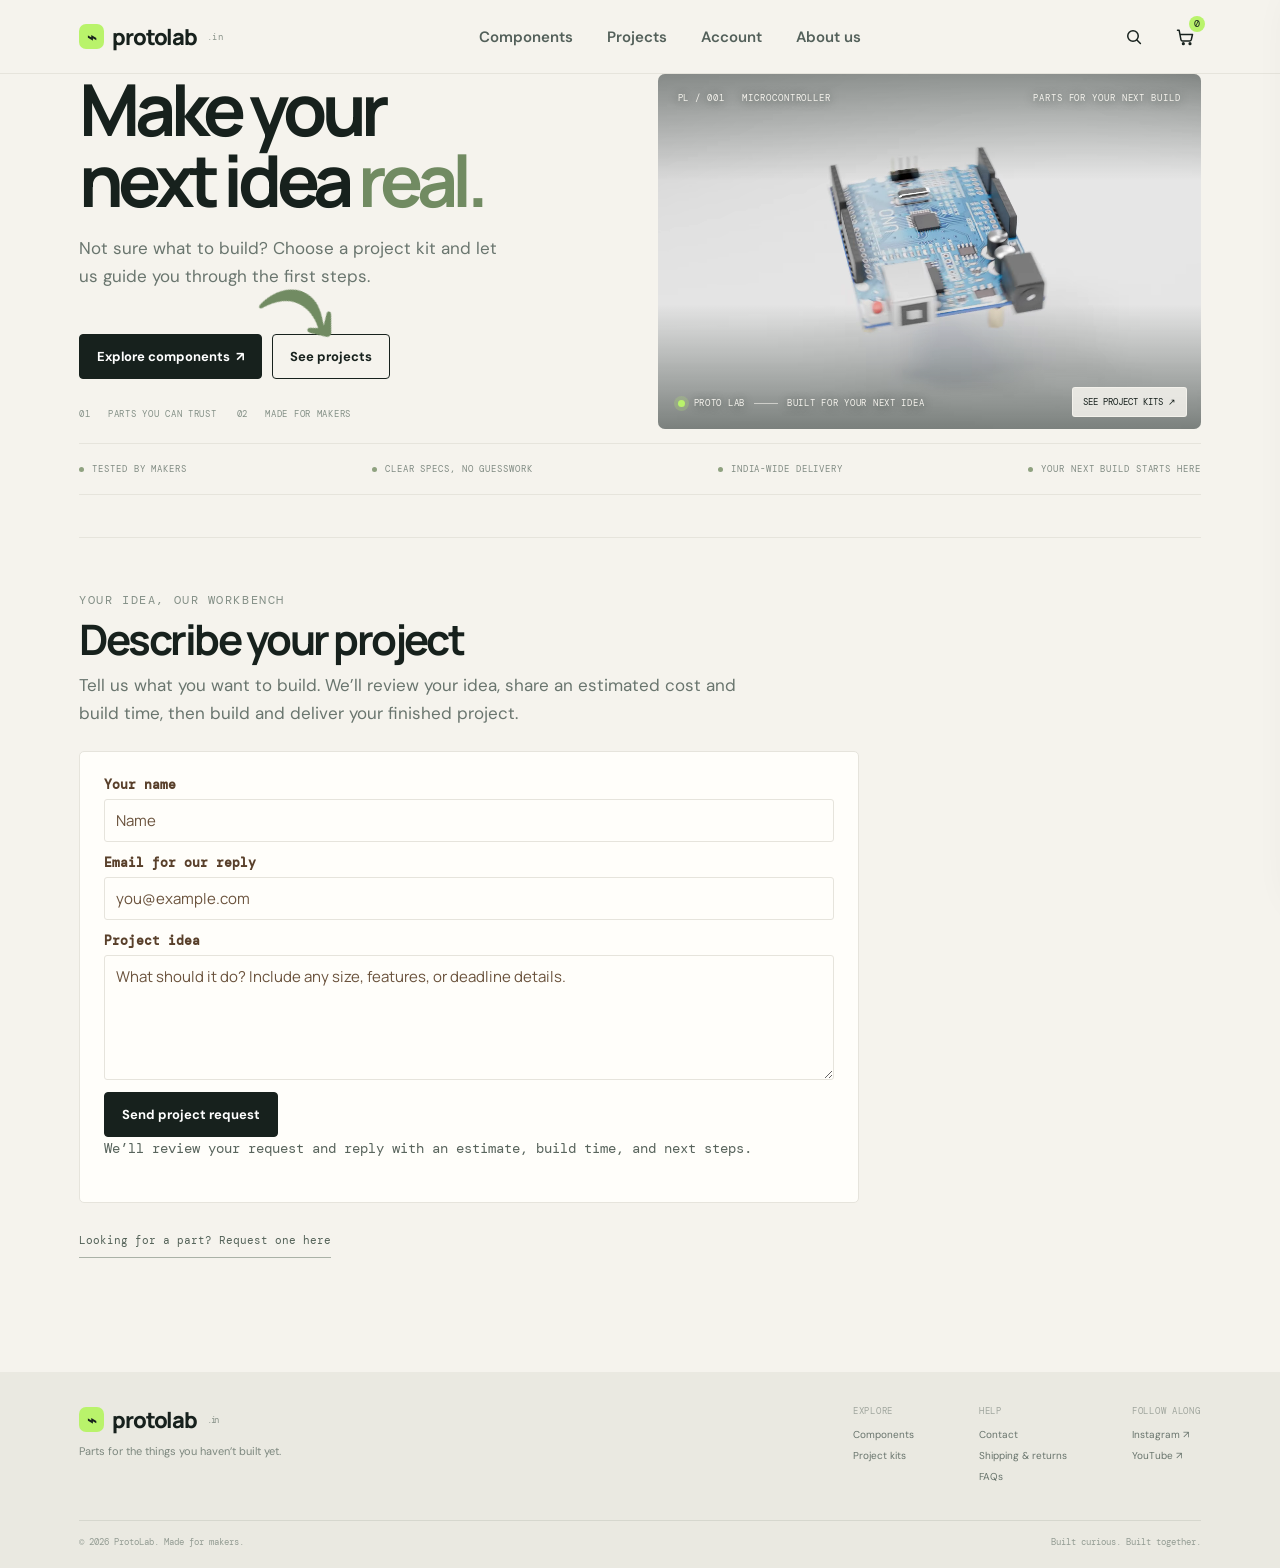
==== commit f202299e: "Move mobile menu to right side" ====
--- a/index.html
+++ b/index.html
@@ -100,6 +100,8 @@
 .request-submit,.btn{font-size:13px;font-weight:700}
 .request-note{font-size:11px;line-height:1.5}
 @media(max-width:620px){.announcement{font-size:12px}.nav-links{font-size:15px}.product-title{font-size:15px}.filter{font-size:11px;padding:8px 11px;min-height:36px}.section-head h2{font-size:27px}.project-card-copy{padding:14px!important}.project-mobile-toggle .project-title{font-size:16px}.project-card-copy p,.project-parts li,.project-components li{font-size:14px}.hero-sub{font-size:16px}}
+
+@media(max-width:620px){.nav .brand{order:1;margin-right:auto}.nav .nav-actions{order:2;margin-left:auto}.nav .menu-btn{order:3;margin-left:12px;min-width:40px;min-height:40px;display:grid;place-items:center}.nav .nav-links{order:4}}
 </style>
 </head>
 <body>
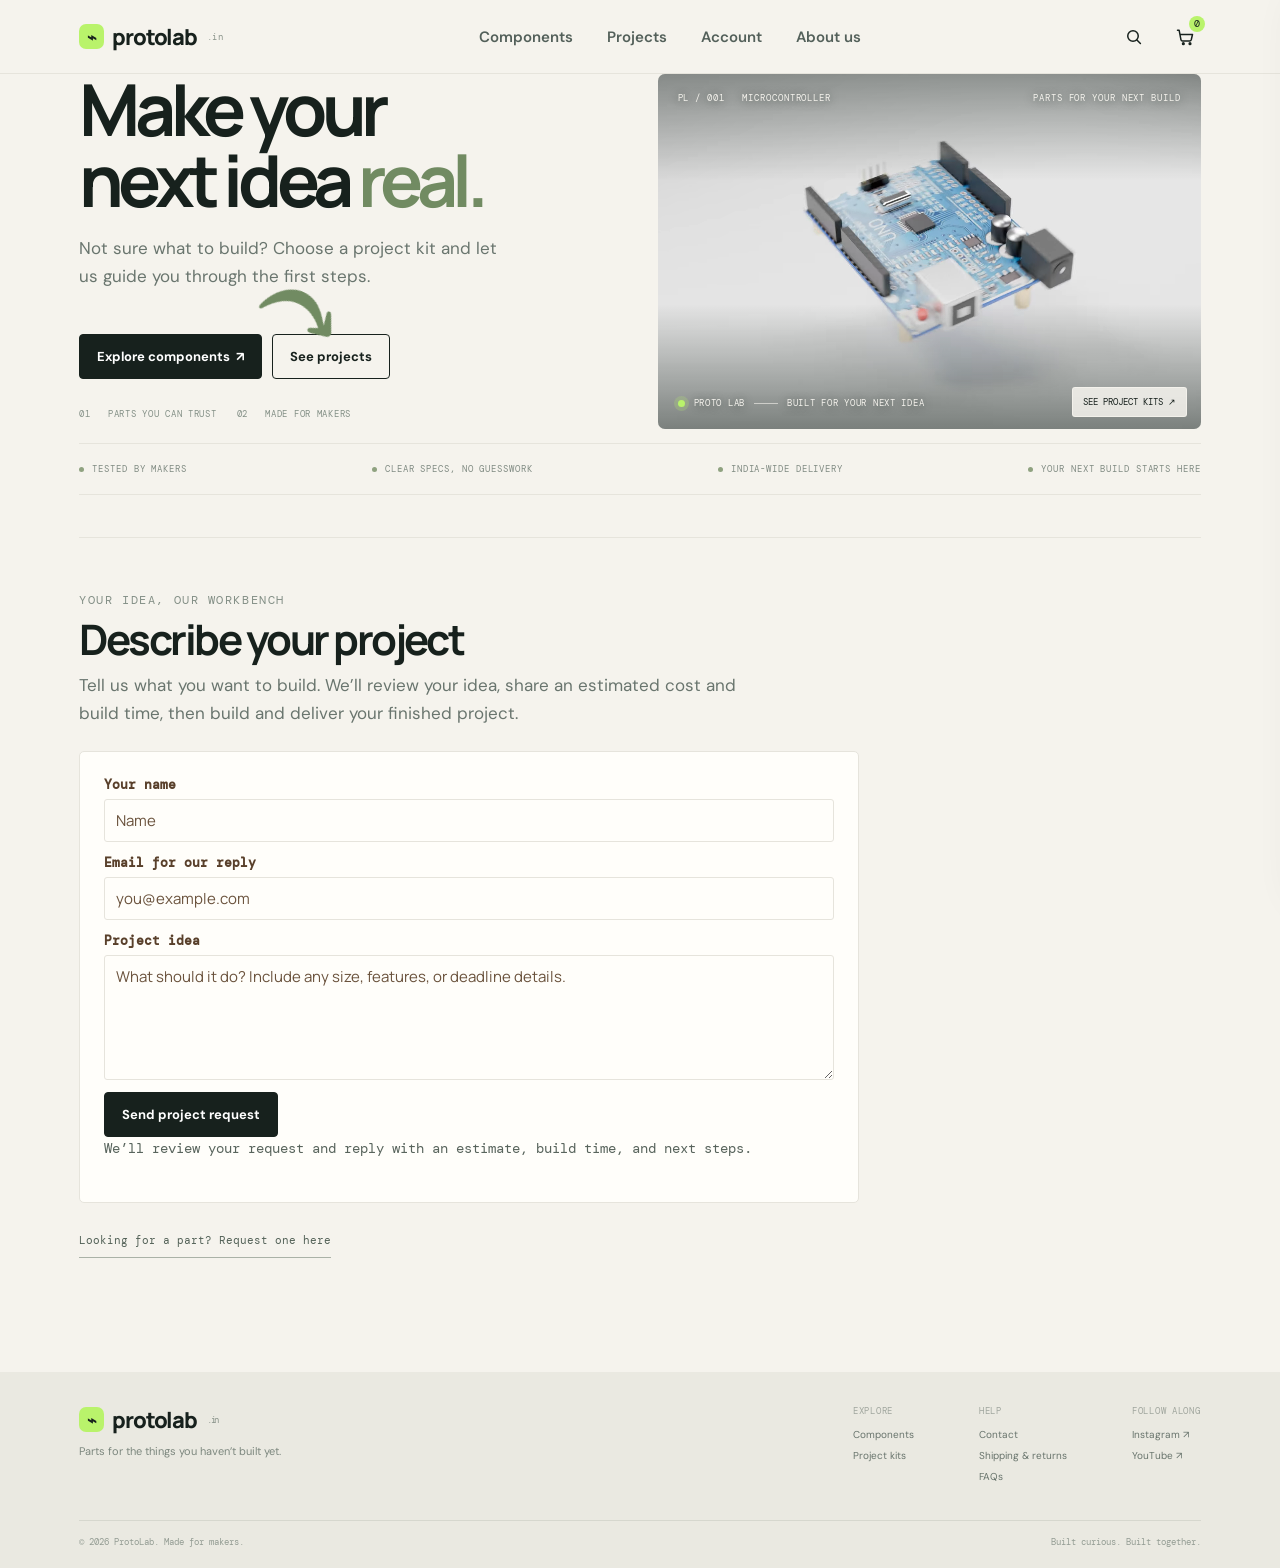
==== commit e2c50545: "Show live stock availability in catalog" ====
--- a/index.html
+++ b/index.html
@@ -103,6 +103,7 @@
 
 @media(max-width:620px){.nav .brand{order:1;margin-right:auto}.nav .nav-actions{order:2;margin-left:auto}.nav .menu-btn{order:3;margin-left:12px;min-width:40px;min-height:40px;display:grid;place-items:center}.nav .nav-links{order:4}}
 </style>
+<style>.stock-hint{margin:7px 0 0;color:#55724c;font:11px "DM Mono",monospace}.stock-hint.limited{color:#9a5b20}.stock-hint.unavailable{color:#a63732;font-weight:700}.add-btn:disabled{opacity:.48;cursor:not-allowed}</style>
 </head>
 <body>
   <header class="shell nav">
@@ -135,12 +136,14 @@
     const categories=['Boards & Controllers','Wireless & Communication','Sensors','Displays','Motors & Actuators','Power','Prototyping Essentials','Drone & RC Parts','Batteries & Charging','Robot Chassis & Wheels'].filter(c=>products.some(p=>p.category===c));
     const esc=value=>String(value??'').replace(/[&<>"']/g,ch=>({'&':'&amp;','<':'&lt;','>':'&gt;','"':'&quot;',"'":'&#39;'}[ch]));
     const grid=document.getElementById('productGrid'),toast=document.getElementById('toast'),categoryGrid=document.getElementById('categoryGrid'),filters=document.getElementById('filters');
-    let activeFilter='All',cart=[],activeProduct=null;try{cart=JSON.parse(localStorage.getItem('protolabCart')||'[]')}catch{cart=[]}
+    let activeFilter='All',cart=[],activeProduct=null,stockByProduct=new Map();try{cart=JSON.parse(localStorage.getItem('protolabCart')||'[]')}catch{cart=[]}
     function money(price){return new Intl.NumberFormat('en-IN',{style:'currency',currency:'INR',maximumFractionDigits:0}).format(price)}
     function imageMarkup(image,name,detail=false){const cls=detail?'detail-photo':'product-photo';if(!image)return '<div class="image-placeholder" role="img" aria-label="'+esc(name)+' photo unavailable">▦<small>Photo coming soon</small></div>';return '<img class="'+cls+'" src="'+esc(image)+'" alt="'+esc(name)+'" loading="lazy" onerror="this.hidden=true;this.nextElementSibling.hidden=false"><div class="image-placeholder" hidden role="img" aria-label="'+esc(name)+' photo unavailable">▦<small>Photo coming soon</small></div>'}
     function renderCategories(){if(!categoryGrid)return;const icons={'Boards & Controllers':'▦','Wireless & Communication':'⌁','Sensors':'◉','Displays':'▤','Motors & Actuators':'⚙','Power':'ϟ','Prototyping Essentials':'⌗','Drone & RC Parts':'✈','Batteries & Charging':'ϟ','Robot Chassis & Wheels':'⚙'};categoryGrid.innerHTML=categories.map(c=>'<button class="category" type="button" data-category="'+esc(c)+'"><span class="cat-icon">'+icons[c]+'</span><span><span class="cat-name">'+esc(c)+'</span><span class="cat-meta">'+products.filter(p=>p.category===c).length+' components</span></span></button>').join('')}
     function renderFilters(){filters.innerHTML=['All',...categories].map(c=>'<button class="filter '+(activeFilter===c?'active':'')+'" data-filter="'+esc(c)+'">'+(c==='All'?'All parts':esc(c))+'</button>').join('')}
-    function renderCatalog(){renderCategories();if(filters)renderFilters();if(grid)renderProducts()}
+    function renderCatalog(){renderCategories();if(filters)renderFilters();if(grid)renderProducts();applyStockUI()}
+    function applyStockUI(){document.querySelectorAll('.product-card').forEach(card=>{const slug=card.dataset.productSlug||card.id.replace(/^component-/,'');const product=products.find(item=>item.slug===slug);if(!product)return;const stock=stockByProduct.get(Number(product.id));const old=card.querySelector('.stock-hint');if(old)old.remove();if(!stock)return;const hint=document.createElement('div');hint.className='stock-hint'+(!stock.inStock?' unavailable':Number.isInteger(stock.quantity)&&stock.quantity<=3?' limited':'');hint.textContent=!stock.inStock?'Currently unavailable':Number.isInteger(stock.quantity)&&stock.quantity<=3?'Only '+stock.quantity+' left':'In stock';const bottom=card.querySelector('.product-bottom');if(bottom)bottom.before(hint);const add=card.querySelector('[data-add]');if(add){const inCart=cart.find(item=>Number(item.id)===Number(product.id));const limitReached=Number.isInteger(stock.quantity)&&inCart&&inCart.qty>=stock.quantity;add.disabled=!stock.inStock||!!limitReached;add.title=!stock.inStock?'Currently unavailable':limitReached?'Available quantity is already in your cart':''}});if(activeProduct){const button=document.getElementById('modalAdd'),stock=stockByProduct.get(Number(activeProduct.id));if(button&&stock){button.disabled=activeProduct.price===null||!stock.inStock;button.textContent=!stock.inStock?'Currently unavailable':activeProduct.price===null?'Price coming soon':'Add to cart  +'}}}
+    async function refreshStock(){try{const response=await fetch('/api/inventory');if(!response.ok)return;const result=await response.json();stockByProduct=new Map((result.inventory||[]).map(item=>[Number(item.productId),item]));renderCatalog()}catch(error){console.warn('Stock status is temporarily unavailable.')}}
     function renderProducts(){const list=activeFilter==='All'?products:products.filter(p=>p.category===activeFilter);grid.innerHTML=list.map(p=>'<article class="product-card" id="component-'+esc(p.slug)+'"><div class="product-image"><span class="category-label">'+esc(p.category)+'</span><div class="product-media">'+imageMarkup(p.image,p.name)+'<span class="tag">'+esc(p.tag||'Component')+'</span></div></div><div class="product-info"><div class="product-title">'+esc(p.name)+'</div><div class="card-chips">'+(p.cardChips||[]).slice(0,2).map(chip=>'<span>'+esc(chip)+'</span>').join('')+'</div>'+(p.safetyNote?'<div class="safety-note">⚠ '+esc(p.safetyNote)+'</div>':'')+'<div class="product-bottom"><span class="price '+(p.price===null?'price-soon':'')+'">'+(p.price===null?'Price coming soon':money(p.price))+'</span><button class="details-btn" data-view="'+p.id+'">View details</button>'+(p.price!==null?'<button class="add-btn" data-add="'+p.id+'">Add&nbsp; +</button>':'')+'</div></div></article>').join('');grid.querySelectorAll('[data-view]').forEach(b=>b.onclick=()=>openProduct(+b.dataset.view));grid.querySelectorAll('[data-add]').forEach(b=>b.onclick=()=>addToCart(+b.dataset.add))}
     function setFilter(category){activeFilter=category;renderCatalog();document.getElementById('products').scrollIntoView({behavior:'smooth'})}
     if(filters)filters.addEventListener('click',e=>{const b=e.target.closest('[data-filter]');if(b)setFilter(b.dataset.filter)});
@@ -148,7 +151,7 @@
     function renderProjectKits(){const titles={'bluetooth-car':'Bluetooth Rover','drone':'Quadcopter Build','object-detection-car':'Obstacle-Avoiding Car'};document.getElementById('projectGrid').innerHTML=projectKits.map(project=>{const rows=project.components.map(c=>'<li>'+(c.componentSlug?'<button class="component-link" type="button" data-component-slug="'+esc(c.componentSlug)+'">'+esc(c.label)+' ↗</button>':c.similarSlug?'<span>'+esc(c.label)+'</span><button class="component-link" type="button" data-component-slug="'+esc(c.similarSlug)+'">Similar product ↗</button>':'<span>'+esc(c.label)+'</span><small>Not listed yet</small>')+'</li>').join('');return '<article class="project-gallery-card"><div class="project-media">'+imageMarkup(project.image,project.name)+'</div><div class="project-card-copy"><h3>'+esc(titles[project.slug]||project.name)+'</h3><p>'+esc(project.summary)+'</p>'+(rows?'<div class="project-components"><h4>Components included</h4><ul>'+rows+'</ul></div>':'')+'</div></article>'}).join('')}
     function openComponentBySlug(slug){const p=products.find(x=>x.slug===slug);if(!p)return;if(!grid){location.href='components.html#component-'+encodeURIComponent(slug);return}activeFilter='All';renderCatalog();document.getElementById('products').scrollIntoView({behavior:'smooth'});setTimeout(()=>openProduct(p.id),350)}
     function notify(msg){toast.textContent=msg;toast.classList.add('show');clearTimeout(notify.timer);notify.timer=setTimeout(()=>toast.classList.remove('show'),2300)}
-    function addToCart(id){const p=products.find(x=>x.id===id);if(!p||p.price===null)return;const item=cart.find(x=>x.id===id);item?item.qty++:cart.push({...p,qty:1});renderCart();notify(p.name+' added to your cart')}
+    function addToCart(id){const p=products.find(x=>x.id===id);if(!p||p.price===null)return;const stock=stockByProduct.get(Number(id));if(stock&&!stock.inStock){notify(p.name+' is currently unavailable.');return}const item=cart.find(x=>x.id===id);if(stock&&Number.isInteger(stock.quantity)&&item&&item.qty>=stock.quantity){notify('Only '+stock.quantity+' available for '+p.name+'.');return}item?item.qty++:cart.push({...p,qty:1});renderCart();notify(p.name+' added to your cart')}
     function renderCart(){localStorage.setItem('protolabCart',JSON.stringify(cart));const count=cart.reduce((a,x)=>a+x.qty,0);document.getElementById('cartCount').textContent=count;document.getElementById('cartHeadCount').textContent='('+count+')';document.getElementById('cartItems').innerHTML=cart.length?cart.map(x=>'<div class="cart-row"><div>'+esc(x.name)+'<small>Qty '+x.qty+' × '+money(x.price)+'</small></div><span>'+money(x.qty*x.price)+'</span></div>').join(''):'<div class="empty-state">Your cart is ready for a first idea.</div>';document.getElementById('cartTotal').textContent=money(cart.reduce((a,x)=>a+x.qty*x.price,0))}
     function openProduct(id){activeProduct=products.find(x=>x.id===id);document.getElementById('modalCategory').textContent=activeProduct.category.toUpperCase();document.getElementById('modalTitle').textContent=activeProduct.name;document.getElementById('modalDesc').textContent=activeProduct.summary;document.getElementById('modalSpecs').innerHTML=activeProduct.specs.map(s=>'<div class="spec-row"><span>'+esc(s.label)+'</span><span>'+esc(s.value)+'</span></div>').join('');document.getElementById('modalGoodFor').innerHTML='<h3>Good for</h3><div class="good-for-tags">'+(activeProduct.goodFor||[]).map(t=>'<span>'+esc(t)+'</span>').join('')+'</div>';const warning=document.getElementById('modalSafety');warning.textContent=activeProduct.safetyNote?'⚠ '+activeProduct.safetyNote:'';warning.hidden=!activeProduct.safetyNote;document.getElementById('modalPrice').textContent=activeProduct.price===null?'Price coming soon':money(activeProduct.price);const add=document.getElementById('modalAdd');add.disabled=activeProduct.price===null;add.textContent=activeProduct.price===null?'Price coming soon':'Add to cart  +';document.getElementById('modalView').innerHTML='<div class="detail-visual">'+imageMarkup(activeProduct.image,activeProduct.name,true)+'</div>';document.getElementById('modal').classList.add('open')}
     document.getElementById('modalAdd').onclick=()=>{if(activeProduct&&activeProduct.price!==null)addToCart(activeProduct.id);document.getElementById('modal').classList.remove('open')};document.getElementById('modalClose').onclick=()=>document.getElementById('modal').classList.remove('open');document.getElementById('modal').onclick=e=>{if(e.target.id==='modal')e.currentTarget.classList.remove('open')};
@@ -178,7 +181,7 @@
         heroMessage.classList.remove('is-changing');
       },180);
     },3500)};
-    renderCatalog();if(projectGrid)renderProjectKits();renderCart();if(grid&&location.hash.startsWith("#component-")){const target=document.getElementById(decodeURIComponent(location.hash.slice(1)));if(target)setTimeout(()=>target.scrollIntoView({behavior:"smooth",block:"center"}),80)}
+    renderCatalog();if(projectGrid)renderProjectKits();renderCart();refreshStock();if(grid&&location.hash.startsWith("#component-")){const target=document.getElementById(decodeURIComponent(location.hash.slice(1)));if(target)setTimeout(()=>target.scrollIntoView({behavior:"smooth",block:"center"}),80)}
   </script>
 </body>
 </html>
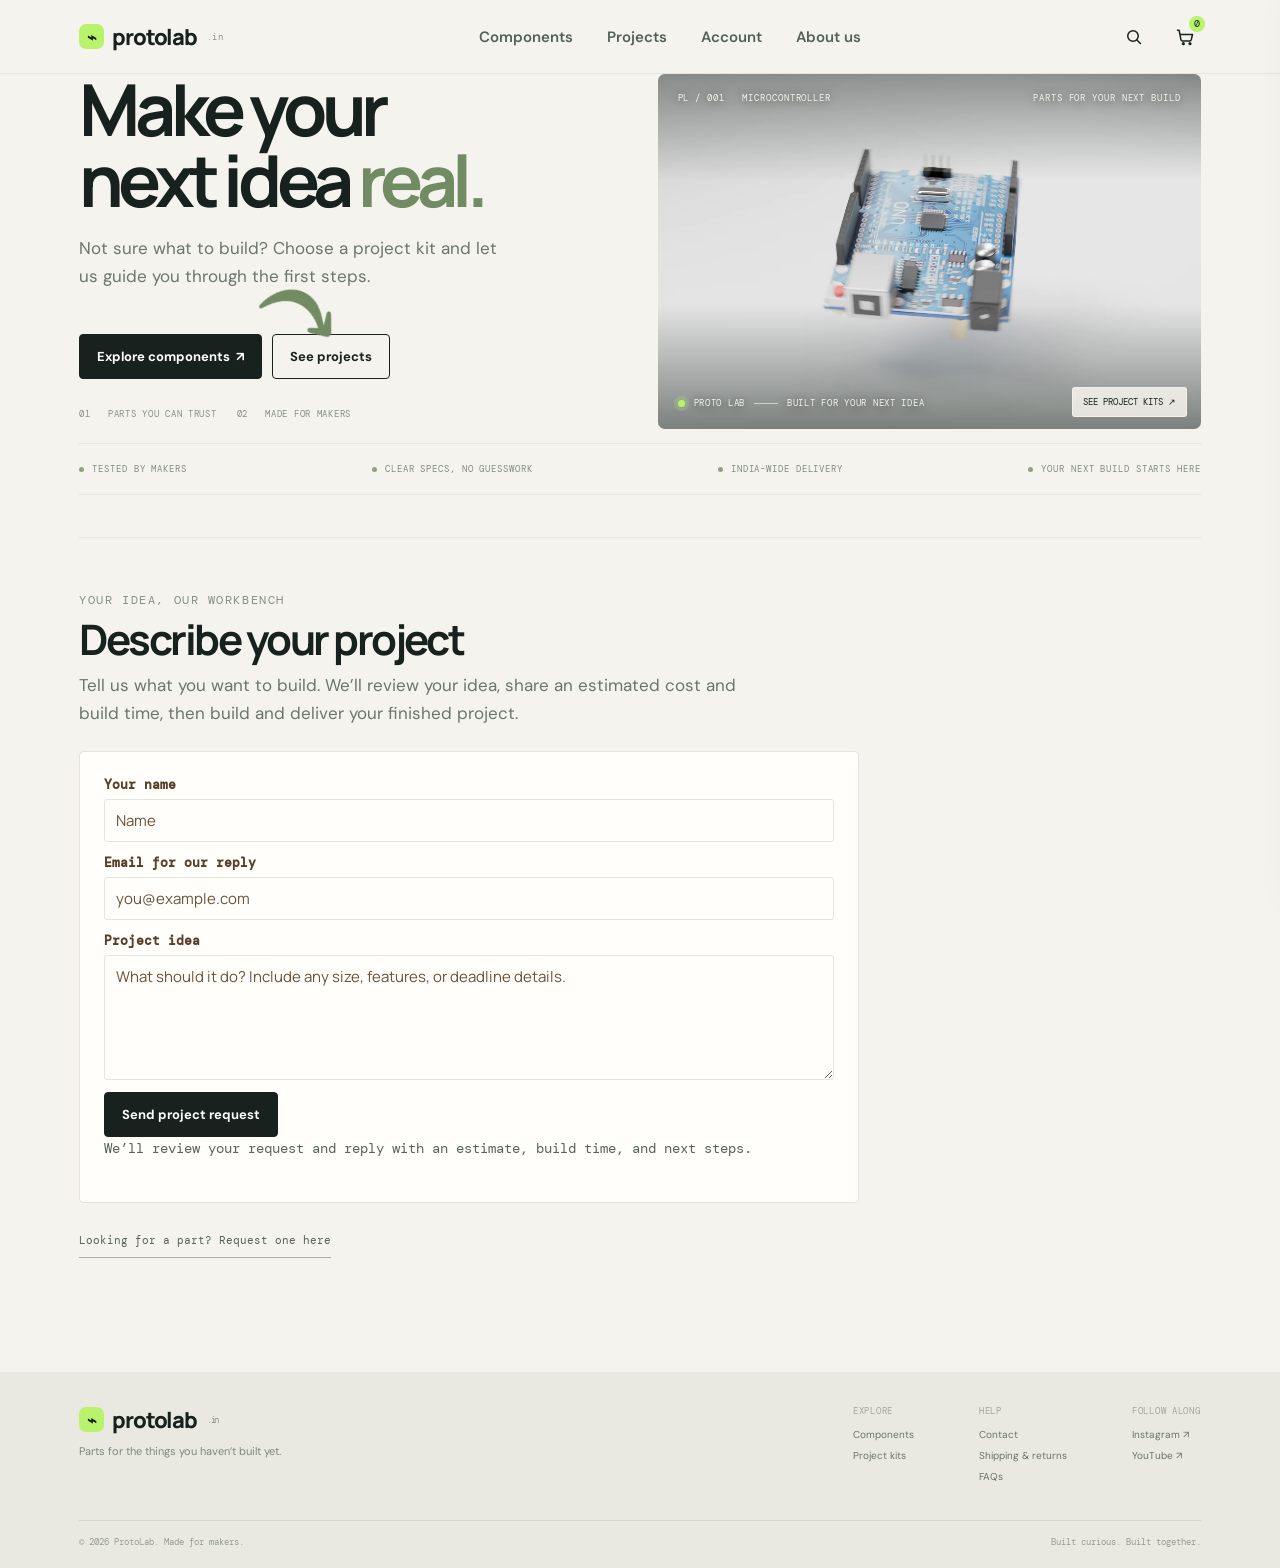
==== commit fd40fddf: "Email customers when requests are received" ====
--- a/index.html
+++ b/index.html
@@ -158,9 +158,9 @@
     const projectGrid=document.getElementById('projectGrid');if(projectGrid)projectGrid.addEventListener('click',e=>{const b=e.target.closest('[data-component-slug]');if(b)openComponentBySlug(b.dataset.componentSlug)});
     document.getElementById('cartBtn').onclick=()=>document.getElementById('cartPanel').classList.add('open');document.getElementById('cartClose').onclick=()=>document.getElementById('cartPanel').classList.remove('open');document.getElementById('checkout').onclick=()=>{if(!cart.length){notify('Your cart is empty.');return}const token=sessionStorage.getItem('protolabCustomerToken');const form=document.getElementById('checkoutForm');const email=sessionUserEmail();if(token&&email)form.elements.email.value=email;document.getElementById('checkoutStatus').innerHTML=token?'We’ll confirm stock, delivery, and payment details before charging anything.':'Sign in is required to submit an order. <a href="account.html">Sign in / create account</a>';document.getElementById('checkoutDialog').showModal()};
 document.getElementById('checkoutClose').onclick=()=>document.getElementById('checkoutDialog').close();
-document.getElementById('checkoutForm').addEventListener('submit',async event=>{event.preventDefault();const form=event.currentTarget;if(!form.reportValidity())return;const token=sessionStorage.getItem('protolabCustomerToken');if(!token){document.getElementById('checkoutStatus').innerHTML='Please <a href="account.html">sign in or create an account</a>, then submit your order request.';return}const button=form.querySelector('.request-submit'),status=document.getElementById('checkoutStatus'),data=new FormData(form);button.disabled=true;button.textContent='Submitting…';status.textContent='Submitting your order request securely…';try{const response=await fetch('/api/orders',{method:'POST',headers:{'Content-Type':'application/json',Authorization:`Bearer ${token}`},body:JSON.stringify({name:data.get('name'),email:data.get('email'),phone:data.get('phone'),shippingAddress:data.get('shippingAddress'),note:data.get('note'),items:cart.map(item=>({id:item.id,quantity:item.qty}))})});const result=await response.json();if(!response.ok)throw new Error(result.error||'Could not submit your order.');status.textContent=`${result.message} Reference: ${result.order.order_number}.`;form.reset();cart=[];renderCart();button.textContent='Order request sent';notify('Order request received.')}catch(error){status.textContent=error.message;button.disabled=false;button.textContent='Send order request'}});function sessionUserEmail(){try{const token=sessionStorage.getItem('protolabCustomerToken');const payload=JSON.parse(atob(token.split('.')[1].replace(/-/g,'+').replace(/_/g,'/')));return payload.email||''}catch{return ''}}document.getElementById('menuBtn').onclick=()=>document.getElementById('navLinks').classList.toggle('open');document.querySelectorAll('#navLinks a').forEach(a=>a.onclick=()=>document.getElementById('navLinks').classList.remove('open'));
+document.getElementById('checkoutForm').addEventListener('submit',async event=>{event.preventDefault();const form=event.currentTarget;if(!form.reportValidity())return;const token=sessionStorage.getItem('protolabCustomerToken');if(!token){document.getElementById('checkoutStatus').innerHTML='Please <a href="account.html">sign in or create an account</a>, then submit your order request.';return}const button=form.querySelector('.request-submit'),status=document.getElementById('checkoutStatus'),data=new FormData(form);button.disabled=true;button.textContent='Submitting…';status.textContent='Submitting your order request securely…';try{const response=await fetch('/api/orders',{method:'POST',headers:{'Content-Type':'application/json',Authorization:`Bearer ${token}`},body:JSON.stringify({name:data.get('name'),email:data.get('email'),phone:data.get('phone'),shippingAddress:data.get('shippingAddress'),note:data.get('note'),items:cart.map(item=>({id:item.id,quantity:item.qty}))})});const result=await response.json();if(!response.ok)throw new Error(result.error||'Could not submit your order.');status.textContent=`${result.message} Reference: ${result.order.order_number}.${result.confirmationEmailSent?' Confirmation email sent.':''}`;form.reset();cart=[];renderCart();button.textContent='Order request sent';notify('Order request received.')}catch(error){status.textContent=error.message;button.disabled=false;button.textContent='Send order request'}});function sessionUserEmail(){try{const token=sessionStorage.getItem('protolabCustomerToken');const payload=JSON.parse(atob(token.split('.')[1].replace(/-/g,'+').replace(/_/g,'/')));return payload.email||''}catch{return ''}}document.getElementById('menuBtn').onclick=()=>document.getElementById('navLinks').classList.toggle('open');document.querySelectorAll('#navLinks a').forEach(a=>a.onclick=()=>document.getElementById('navLinks').classList.remove('open'));
     const partRequestDialog=document.getElementById('partRequestDialog');document.getElementById('partRequestOpen').onclick=()=>partRequestDialog.showModal();document.getElementById('partRequestClose').onclick=()=>partRequestDialog.close();partRequestDialog.addEventListener('click',e=>{if(e.target===partRequestDialog)partRequestDialog.close()});
-    document.querySelectorAll('.request-card[data-request-type]').forEach(form=>form.addEventListener('submit',async event=>{event.preventDefault();if(!form.reportValidity())return;const button=form.querySelector('.request-submit'),note=form.querySelector('.request-note'),data=new FormData(form);const payload={requestType:form.dataset.requestType,name:data.get('name'),email:data.get('email'),project:data.get('project'),part:data.get('part'),website:data.get('website')};button.disabled=true;button.textContent='Sending…';note.textContent='Sending your request securely…';try{const customerToken=sessionStorage.getItem('protolabCustomerToken');const response=await fetch('/api/requests',{method:'POST',headers:{'Content-Type':'application/json',...(customerToken?{Authorization:`Bearer ${customerToken}`}:{})},body:JSON.stringify(payload)});const result=await response.json();if(!response.ok)throw new Error(result.error||'Could not send your request. Please try again.');form.reset();note.textContent=result.message+(customerToken?' You can follow its progress in your account.':'');notify('Request received — we’ll be in touch.')}catch(error){note.textContent=error.message.includes('Failed to fetch')?'Could not reach the request service. Open the deployed site or run it with Vercel so the backend is available.':error.message}finally{button.disabled=false;button.textContent=form.dataset.requestType==='project'?'Send project request':'Send part request'}}));
+    document.querySelectorAll('.request-card[data-request-type]').forEach(form=>form.addEventListener('submit',async event=>{event.preventDefault();if(!form.reportValidity())return;const button=form.querySelector('.request-submit'),note=form.querySelector('.request-note'),data=new FormData(form);const payload={requestType:form.dataset.requestType,name:data.get('name'),email:data.get('email'),project:data.get('project'),part:data.get('part'),website:data.get('website')};button.disabled=true;button.textContent='Sending…';note.textContent='Sending your request securely…';try{const customerToken=sessionStorage.getItem('protolabCustomerToken');const response=await fetch('/api/requests',{method:'POST',headers:{'Content-Type':'application/json',...(customerToken?{Authorization:`Bearer ${customerToken}`}:{})},body:JSON.stringify(payload)});const result=await response.json();if(!response.ok)throw new Error(result.error||'Could not send your request. Please try again.');form.reset();note.textContent=result.message+(result.confirmationEmailSent?' A confirmation email is on its way.':'')+(customerToken?' You can follow its progress in your account.':'');notify('Request received — we’ll be in touch.')}catch(error){note.textContent=error.message.includes('Failed to fetch')?'Could not reach the request service. Open the deployed site or run it with Vercel so the backend is available.':error.message}finally{button.disabled=false;button.textContent=form.dataset.requestType==='project'?'Send project request':'Send part request'}}));
     document.getElementById('searchBtn').onclick=()=>{const query=prompt('Search components by name or type:');if(query===null)return;const q=query.trim().toLowerCase();const match=products.find(p=>(p.name+' '+p.category+' '+p.summary+' '+(p.goodFor||[]).join(' ')).toLowerCase().includes(q));if(match){if(!grid){location.href='components.html#component-'+encodeURIComponent(match.slug);return}activeFilter='All';renderCatalog();document.getElementById('products').scrollIntoView({behavior:'smooth'});setTimeout(()=>openProduct(match.id),350)}else notify(q?'No matching components yet.':'Type a component name to search.')};
     const heroCopy=document.querySelector('.hero-copy');
     const heroMessage=document.getElementById('heroMessage');
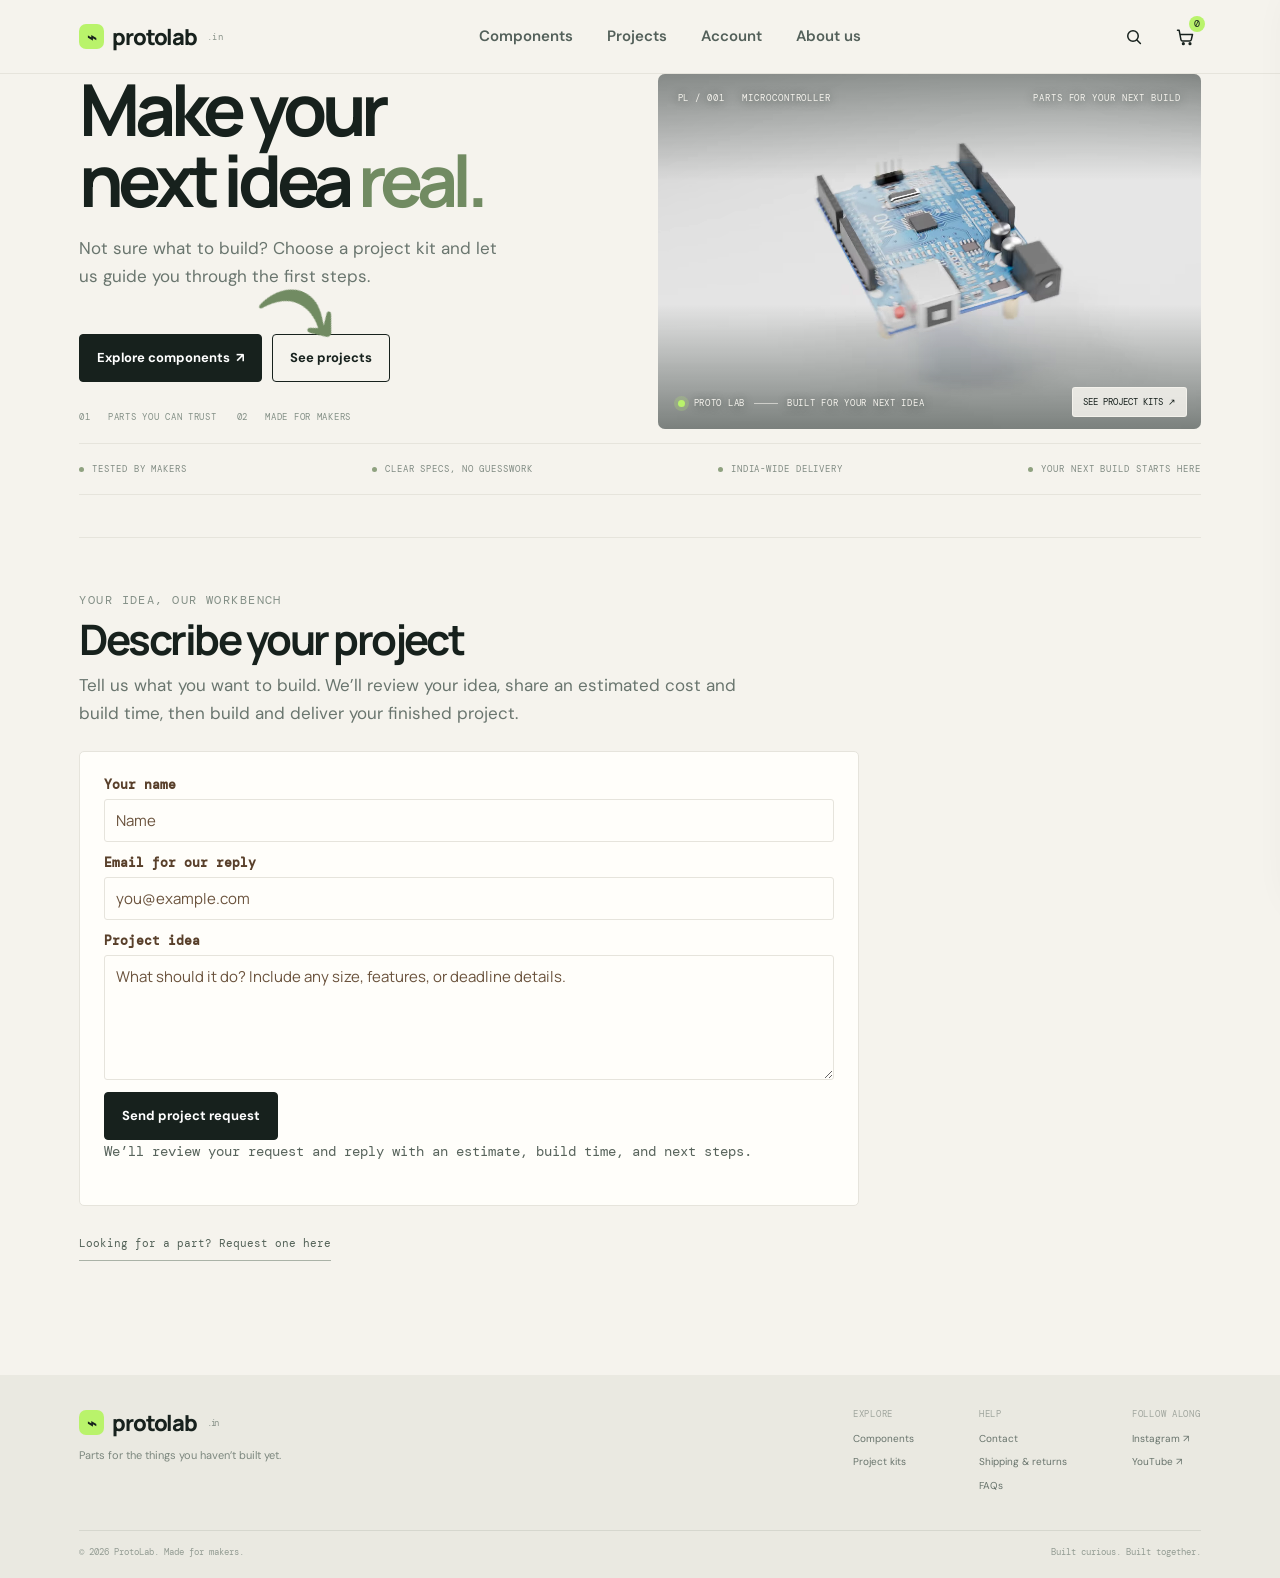
==== commit a143c619: "Polish ProtoLab storefront experience" ====
--- a/index.html
+++ b/index.html
@@ -5,6 +5,7 @@
   <meta name="viewport" content="width=device-width, initial-scale=1" />
   <meta name="theme-color" content="#f5f3ed" />
   <title>ProtoLab — Parts for your next big idea</title>
+  <meta name="description" content="Shop components and explore ready-to-build IoT projects with clear specs, real photos, and student-friendly support from ProtoLab.">
   <link rel="preconnect" href="https://fonts.googleapis.com">
   <link rel="preconnect" href="https://fonts.gstatic.com" crossorigin>
   <link href="https://fonts.googleapis.com/css2?family=DM+Mono:wght@400;500&family=DM+Sans:wght@400;500;600;700&family=Manrope:wght@400;500;600;700;800&display=swap" rel="stylesheet">
@@ -104,6 +105,7 @@
 @media(max-width:620px){.nav .brand{order:1;margin-right:auto}.nav .nav-actions{order:2;margin-left:auto}.nav .menu-btn{order:3;margin-left:12px;min-width:40px;min-height:40px;display:grid;place-items:center}.nav .nav-links{order:4}}
 </style>
 <style>.stock-hint{margin:7px 0 0;color:#55724c;font:11px "DM Mono",monospace}.stock-hint.limited{color:#9a5b20}.stock-hint.unavailable{color:#a63732;font-weight:700}.add-btn:disabled{opacity:.48;cursor:not-allowed}</style>
+  <link rel="stylesheet" href="assets/site-polish.css">
 </head>
 <body>
   <header class="shell nav">
@@ -158,10 +160,10 @@
     const projectGrid=document.getElementById('projectGrid');if(projectGrid)projectGrid.addEventListener('click',e=>{const b=e.target.closest('[data-component-slug]');if(b)openComponentBySlug(b.dataset.componentSlug)});
     document.getElementById('cartBtn').onclick=()=>document.getElementById('cartPanel').classList.add('open');document.getElementById('cartClose').onclick=()=>document.getElementById('cartPanel').classList.remove('open');document.getElementById('checkout').onclick=()=>{if(!cart.length){notify('Your cart is empty.');return}const token=sessionStorage.getItem('protolabCustomerToken');const form=document.getElementById('checkoutForm');const email=sessionUserEmail();if(token&&email)form.elements.email.value=email;document.getElementById('checkoutStatus').innerHTML=token?'We’ll confirm stock, delivery, and payment details before charging anything.':'Sign in is required to submit an order. <a href="account.html">Sign in / create account</a>';document.getElementById('checkoutDialog').showModal()};
 document.getElementById('checkoutClose').onclick=()=>document.getElementById('checkoutDialog').close();
-document.getElementById('checkoutForm').addEventListener('submit',async event=>{event.preventDefault();const form=event.currentTarget;if(!form.reportValidity())return;const token=sessionStorage.getItem('protolabCustomerToken');if(!token){document.getElementById('checkoutStatus').innerHTML='Please <a href="account.html">sign in or create an account</a>, then submit your order request.';return}const button=form.querySelector('.request-submit'),status=document.getElementById('checkoutStatus'),data=new FormData(form);button.disabled=true;button.textContent='Submitting…';status.textContent='Submitting your order request securely…';try{const response=await fetch('/api/orders',{method:'POST',headers:{'Content-Type':'application/json',Authorization:`Bearer ${token}`},body:JSON.stringify({name:data.get('name'),email:data.get('email'),phone:data.get('phone'),shippingAddress:data.get('shippingAddress'),note:data.get('note'),items:cart.map(item=>({id:item.id,quantity:item.qty}))})});const result=await response.json();if(!response.ok)throw new Error(result.error||'Could not submit your order.');status.textContent=`${result.message} Reference: ${result.order.order_number}.${result.confirmationEmailSent?' Confirmation email sent.':''}`;form.reset();cart=[];renderCart();button.textContent='Order request sent';notify('Order request received.')}catch(error){status.textContent=error.message;button.disabled=false;button.textContent='Send order request'}});function sessionUserEmail(){try{const token=sessionStorage.getItem('protolabCustomerToken');const payload=JSON.parse(atob(token.split('.')[1].replace(/-/g,'+').replace(/_/g,'/')));return payload.email||''}catch{return ''}}document.getElementById('menuBtn').onclick=()=>document.getElementById('navLinks').classList.toggle('open');document.querySelectorAll('#navLinks a').forEach(a=>a.onclick=()=>document.getElementById('navLinks').classList.remove('open'));
+function getSubmissionKey(name){let key=sessionStorage.getItem(name);if(!key){key=crypto.randomUUID?crypto.randomUUID():'xxxxxxxx-xxxx-4xxx-yxxx-xxxxxxxxxxxx'.replace(/[xy]/g,c=>{const r=Math.random()*16|0;return(c==='x'?r:(r&3|8)).toString(16)});sessionStorage.setItem(name,key)}return key}function clearSubmissionKey(name){sessionStorage.removeItem(name)}
+document.getElementById('checkoutForm').addEventListener('submit',async event=>{event.preventDefault();const form=event.currentTarget;if(!form.reportValidity())return;const token=sessionStorage.getItem('protolabCustomerToken');if(!token){document.getElementById('checkoutStatus').innerHTML='Please <a href="account.html">sign in or create an account</a>, then submit your order request.';return}const button=form.querySelector('.request-submit'),status=document.getElementById('checkoutStatus'),data=new FormData(form),idempotencyStorageKey='protolabCheckoutIdempotencyKey',idempotencyKey=getSubmissionKey(idempotencyStorageKey);button.disabled=true;button.textContent='Submitting…';status.textContent='Submitting your order request securely…';try{const response=await fetch('/api/orders',{method:'POST',headers:{'Content-Type':'application/json',Authorization:`Bearer ${token}`,'Idempotency-Key':idempotencyKey},body:JSON.stringify({name:data.get('name'),email:data.get('email'),phone:data.get('phone'),shippingAddress:data.get('shippingAddress'),note:data.get('note'),items:cart.map(item=>({id:item.id,quantity:item.qty}))})});const result=await response.json();if(!response.ok){if(response.status===409)clearSubmissionKey(idempotencyStorageKey);throw new Error(result.error||'Could not submit your order.')}clearSubmissionKey(idempotencyStorageKey);status.textContent=`${result.message} Reference: ${result.order.order_number}.${result.confirmationEmailSent?' Confirmation email sent.':''}`;form.reset();cart=[];renderCart();button.textContent='Order request sent';notify('Order request received.')}catch(error){status.textContent=error.message;button.disabled=false;button.textContent='Send order request'}});function sessionUserEmail(){try{const token=sessionStorage.getItem('protolabCustomerToken');const payload=JSON.parse(atob(token.split('.')[1].replace(/-/g,'+').replace(/_/g,'/')));return payload.email||''}catch{return ''}}document.getElementById('menuBtn').onclick=()=>document.getElementById('navLinks').classList.toggle('open');document.querySelectorAll('#navLinks a').forEach(a=>a.onclick=()=>document.getElementById('navLinks').classList.remove('open'));
     const partRequestDialog=document.getElementById('partRequestDialog');document.getElementById('partRequestOpen').onclick=()=>partRequestDialog.showModal();document.getElementById('partRequestClose').onclick=()=>partRequestDialog.close();partRequestDialog.addEventListener('click',e=>{if(e.target===partRequestDialog)partRequestDialog.close()});
-    document.querySelectorAll('.request-card[data-request-type]').forEach(form=>form.addEventListener('submit',async event=>{event.preventDefault();if(!form.reportValidity())return;const button=form.querySelector('.request-submit'),note=form.querySelector('.request-note'),data=new FormData(form);const payload={requestType:form.dataset.requestType,name:data.get('name'),email:data.get('email'),project:data.get('project'),part:data.get('part'),website:data.get('website')};button.disabled=true;button.textContent='Sending…';note.textContent='Sending your request securely…';try{const customerToken=sessionStorage.getItem('protolabCustomerToken');const response=await fetch('/api/requests',{method:'POST',headers:{'Content-Type':'application/json',...(customerToken?{Authorization:`Bearer ${customerToken}`}:{})},body:JSON.stringify(payload)});const result=await response.json();if(!response.ok)throw new Error(result.error||'Could not send your request. Please try again.');form.reset();note.textContent=result.message+(result.confirmationEmailSent?' A confirmation email is on its way.':'')+(customerToken?' You can follow its progress in your account.':'');notify('Request received — we’ll be in touch.')}catch(error){note.textContent=error.message.includes('Failed to fetch')?'Could not reach the request service. Open the deployed site or run it with Vercel so the backend is available.':error.message}finally{button.disabled=false;button.textContent=form.dataset.requestType==='project'?'Send project request':'Send part request'}}));
-    document.getElementById('searchBtn').onclick=()=>{const query=prompt('Search components by name or type:');if(query===null)return;const q=query.trim().toLowerCase();const match=products.find(p=>(p.name+' '+p.category+' '+p.summary+' '+(p.goodFor||[]).join(' ')).toLowerCase().includes(q));if(match){if(!grid){location.href='components.html#component-'+encodeURIComponent(match.slug);return}activeFilter='All';renderCatalog();document.getElementById('products').scrollIntoView({behavior:'smooth'});setTimeout(()=>openProduct(match.id),350)}else notify(q?'No matching components yet.':'Type a component name to search.')};
+    document.querySelectorAll('.request-card[data-request-type]').forEach(form=>form.addEventListener('submit',async event=>{event.preventDefault();if(!form.reportValidity())return;const button=form.querySelector('.request-submit'),note=form.querySelector('.request-note'),data=new FormData(form);const idempotencyStorageKey='protolabRequestIdempotencyKey:'+form.dataset.requestType,idempotencyKey=getSubmissionKey(idempotencyStorageKey),payload={requestType:form.dataset.requestType,name:data.get('name'),email:data.get('email'),project:data.get('project'),part:data.get('part'),website:data.get('website')};button.disabled=true;button.textContent='Sending…';note.textContent='Sending your request securely…';try{const customerToken=sessionStorage.getItem('protolabCustomerToken');const response=await fetch('/api/requests',{method:'POST',headers:{'Content-Type':'application/json','Idempotency-Key':idempotencyKey,...(customerToken?{Authorization:`Bearer ${customerToken}`}:{})},body:JSON.stringify(payload)});const result=await response.json();if(!response.ok){if(response.status===409)clearSubmissionKey(idempotencyStorageKey);throw new Error(result.error||'Could not send your request. Please try again.')}clearSubmissionKey(idempotencyStorageKey);form.reset();note.textContent=result.message+(result.confirmationEmailSent?' A confirmation email is on its way.':'')+(customerToken?' You can follow its progress in your account.':'');notify('Request received — we’ll be in touch.')}catch(error){note.textContent=error.message.includes('Failed to fetch')?'Could not reach the request service. Open the deployed site or run it with Vercel so the backend is available.':error.message}finally{button.disabled=false;button.textContent=form.dataset.requestType==='project'?'Send project request':'Send part request'}}));
     const heroCopy=document.querySelector('.hero-copy');
     const heroMessage=document.getElementById('heroMessage');
     const heroMessages=[
@@ -183,5 +185,6 @@
     },3500)};
     renderCatalog();if(projectGrid)renderProjectKits();renderCart();refreshStock();if(grid&&location.hash.startsWith("#component-")){const target=document.getElementById(decodeURIComponent(location.hash.slice(1)));if(target)setTimeout(()=>target.scrollIntoView({behavior:"smooth",block:"center"}),80)}
   </script>
+  <script src="assets/site-search.js" defer></script>
 </body>
 </html>
--- a/assets/site-polish.css
+++ b/assets/site-polish.css
@@ -0,0 +1,207 @@
+/* Shared storefront refinement: keep ProtoLab's palette, improve legibility and interaction states. */
+body {
+  font-size: 15px;
+  line-height: 1.55;
+  text-rendering: optimizeLegibility;
+  -webkit-font-smoothing: antialiased;
+}
+
+button,
+a,
+input,
+select,
+textarea {
+  -webkit-tap-highlight-color: transparent;
+}
+
+:where(a, button, input, select, textarea, summary):focus-visible {
+  outline: 3px solid #8bad70;
+  outline-offset: 3px;
+}
+
+::selection {
+  color: #17211d;
+  background: #d5edb7;
+}
+
+.product-title,
+.project-card-copy h3 {
+  font-size: 15px !important;
+  line-height: 1.35 !important;
+  font-weight: 600 !important;
+}
+
+.product-info,
+.project-card-copy p,
+.summary,
+.page-lede,
+.intro {
+  font-size: 14px;
+  line-height: 1.65;
+}
+
+.category-label,
+.card-chips span,
+.good-for-tags span,
+.details-btn,
+.component-link {
+  font-size: 10px !important;
+}
+
+.safety-note,
+.detail-safety {
+  font-size: 12px !important;
+  line-height: 1.55 !important;
+}
+
+.section-kicker,
+.kicker,
+.crumb {
+  letter-spacing: .12em;
+}
+
+.product-card,
+.project-gallery-card,
+.category {
+  transition: border-color .18s ease, box-shadow .18s ease, transform .18s ease;
+}
+
+.product-card:hover,
+.project-gallery-card:hover,
+.category:hover {
+  border-color: #c8d1bf;
+  box-shadow: 0 10px 26px #17211d0b;
+}
+
+.product-card:focus-within,
+.project-gallery-card:focus-within {
+  border-color: #8bad70;
+}
+
+.search-dialog {
+  width: min(650px, calc(100vw - 32px));
+  max-height: min(720px, calc(100dvh - 32px));
+  padding: 0;
+  border: 1px solid #dcded5;
+  border-radius: 12px;
+  color: #17211d;
+  background: #f8f7f1;
+  box-shadow: 0 28px 90px #10181338;
+}
+
+.search-dialog::backdrop {
+  background: #10181388;
+  backdrop-filter: blur(4px);
+}
+
+.search-dialog[open] {
+  animation: search-enter .18s ease-out both;
+}
+
+@keyframes search-enter {
+  from { opacity: 0; transform: translateY(8px) scale(.99); }
+  to { opacity: 1; transform: translateY(0) scale(1); }
+}
+
+.search-panel-head {
+  display: flex;
+  align-items: center;
+  gap: 12px;
+  padding: 17px 20px;
+  border-bottom: 1px solid #e2e1d8;
+}
+
+.search-panel-head svg { flex: none; color: #607060; }
+
+.search-input {
+  width: 100%;
+  min-width: 0;
+  padding: 8px 0;
+  border: 0;
+  outline: 0 !important;
+  color: #17211d;
+  background: transparent;
+  font: 500 17px/1.4 var(--display, inherit);
+}
+
+.search-input::placeholder { color: #858d84; }
+
+.search-esc {
+  flex: none;
+  padding: 4px 7px;
+  border: 1px solid #deded5;
+  border-radius: 4px;
+  color: #657168;
+  font: 10px var(--mono, monospace);
+}
+
+.search-results {
+  max-height: min(560px, calc(100dvh - 155px));
+  overflow: auto;
+  padding: 8px;
+}
+
+.search-hint {
+  margin: 0;
+  padding: 20px 14px;
+  color: #6b766e;
+  font-size: 14px;
+}
+
+.search-result {
+  display: grid;
+  grid-template-columns: 62px minmax(0, 1fr) auto;
+  align-items: center;
+  gap: 13px;
+  padding: 10px;
+  border: 1px solid transparent;
+  border-radius: 8px;
+  color: inherit;
+  text-decoration: none;
+  transition: background .15s ease, border-color .15s ease;
+}
+
+.search-result:hover,
+.search-result:focus-visible {
+  border-color: #dfe4d9;
+  background: #fffefa;
+}
+
+.search-result img {
+  width: 62px;
+  height: 58px;
+  object-fit: contain;
+  padding: 4px;
+  border-radius: 5px;
+  background: #efefe8;
+}
+
+.search-result-copy { min-width: 0; }
+.search-result-category { display: block; margin-bottom: 3px; color: #718078; font: 10px var(--mono, monospace); }
+.search-result-name { display: block; overflow: hidden; font-size: 14px; font-weight: 600; text-overflow: ellipsis; white-space: nowrap; }
+.search-result-summary { display: block; overflow: hidden; margin-top: 3px; color: #68746d; font-size: 12px; text-overflow: ellipsis; white-space: nowrap; }
+.search-result-price { color: #26352c; font: 12px var(--mono, monospace); white-space: nowrap; }
+
+.search-dialog-foot {
+  padding: 12px 20px;
+  border-top: 1px solid #e2e1d8;
+  color: #778178;
+  font: 10px var(--mono, monospace);
+}
+
+@media (max-width: 620px) {
+  body { font-size: 15px; }
+  .product-title, .project-card-copy h3 { font-size: 14px !important; }
+  .product-info, .project-card-copy p, .summary, .page-lede, .intro { font-size: 13px; }
+  .category-label, .card-chips span, .good-for-tags span, .details-btn, .component-link { font-size: 9px !important; }
+  .search-dialog { width: calc(100vw - 20px); max-height: calc(100dvh - 24px); border-radius: 10px; }
+  .search-panel-head { padding: 13px 15px; }
+  .search-result { grid-template-columns: 52px minmax(0, 1fr) auto; gap: 10px; padding: 8px; }
+  .search-result img { width: 52px; height: 50px; }
+  .search-result-summary { display: none; }
+  .search-result-name { font-size: 13px; }
+}
+
+@media (prefers-reduced-motion: reduce) {
+  *, *::before, *::after { scroll-behavior: auto !important; animation-duration: .01ms !important; animation-iteration-count: 1 !important; transition-duration: .01ms !important; }
+}
